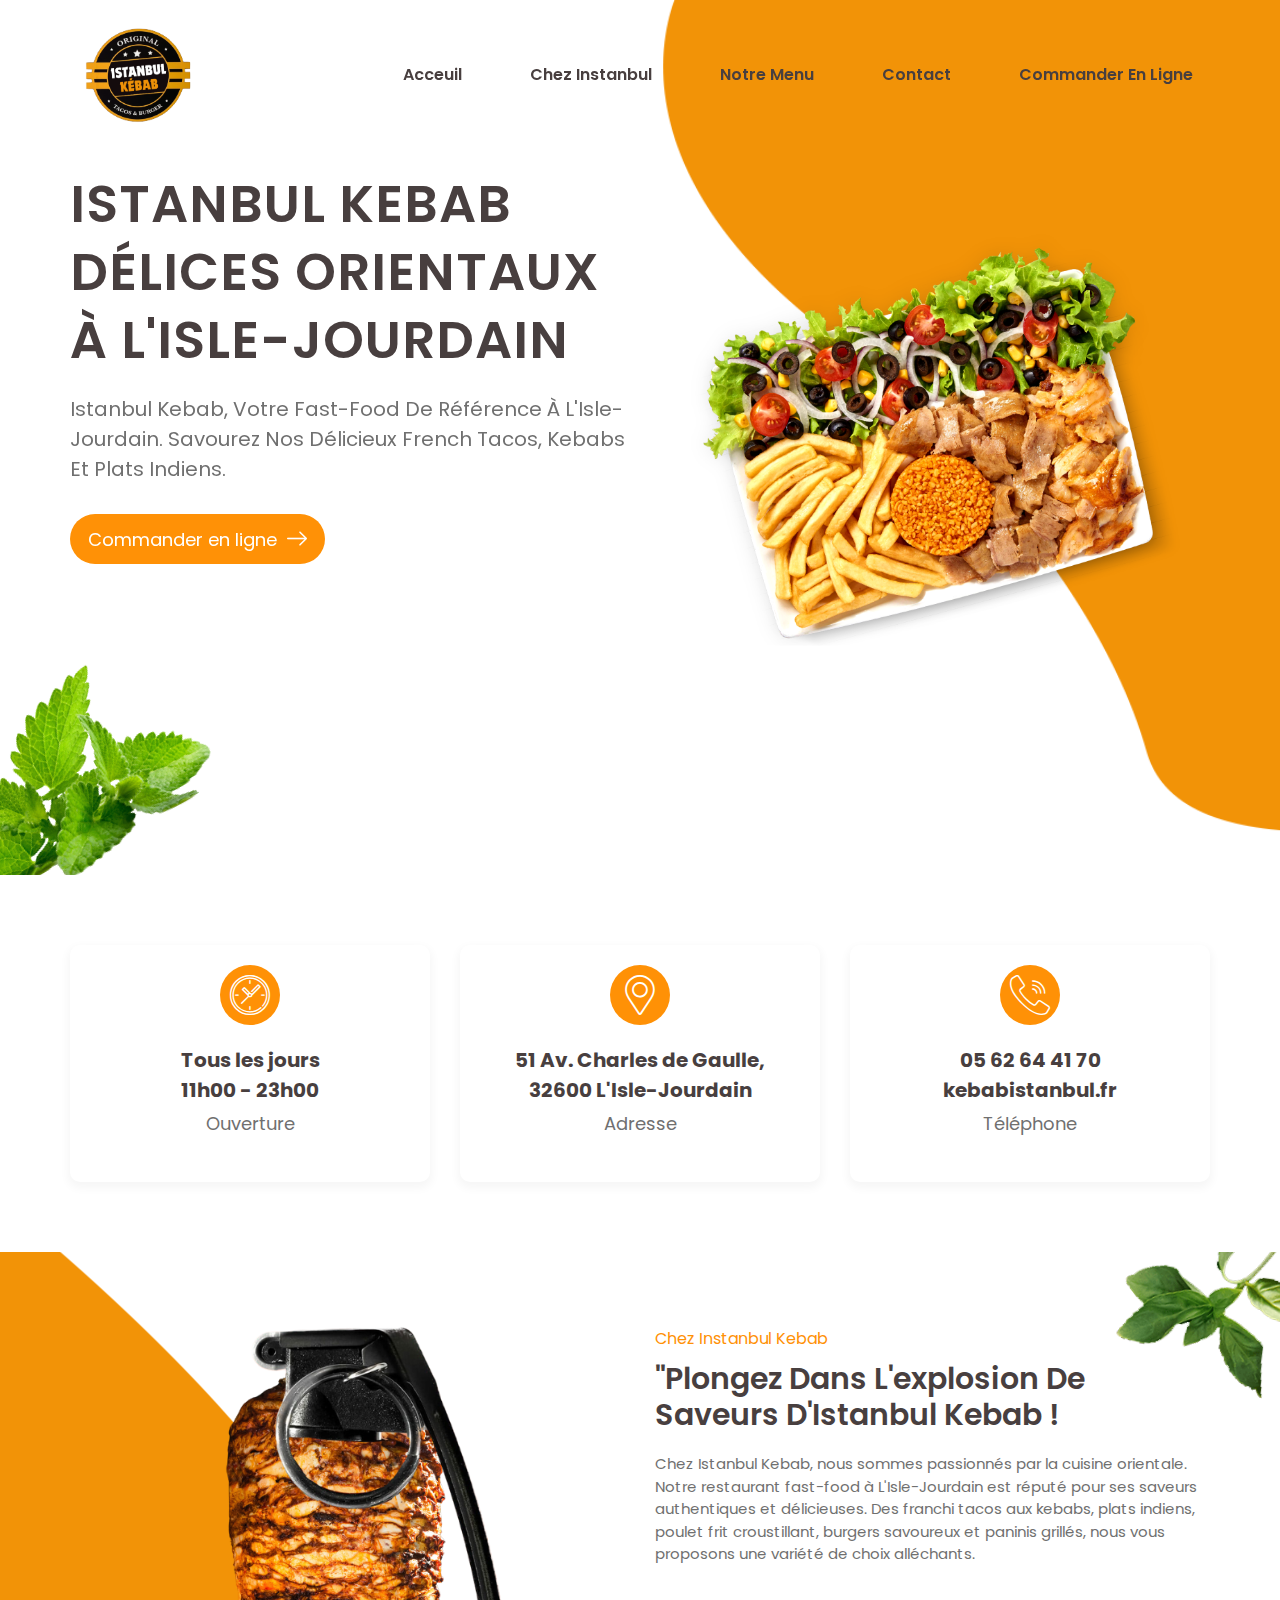
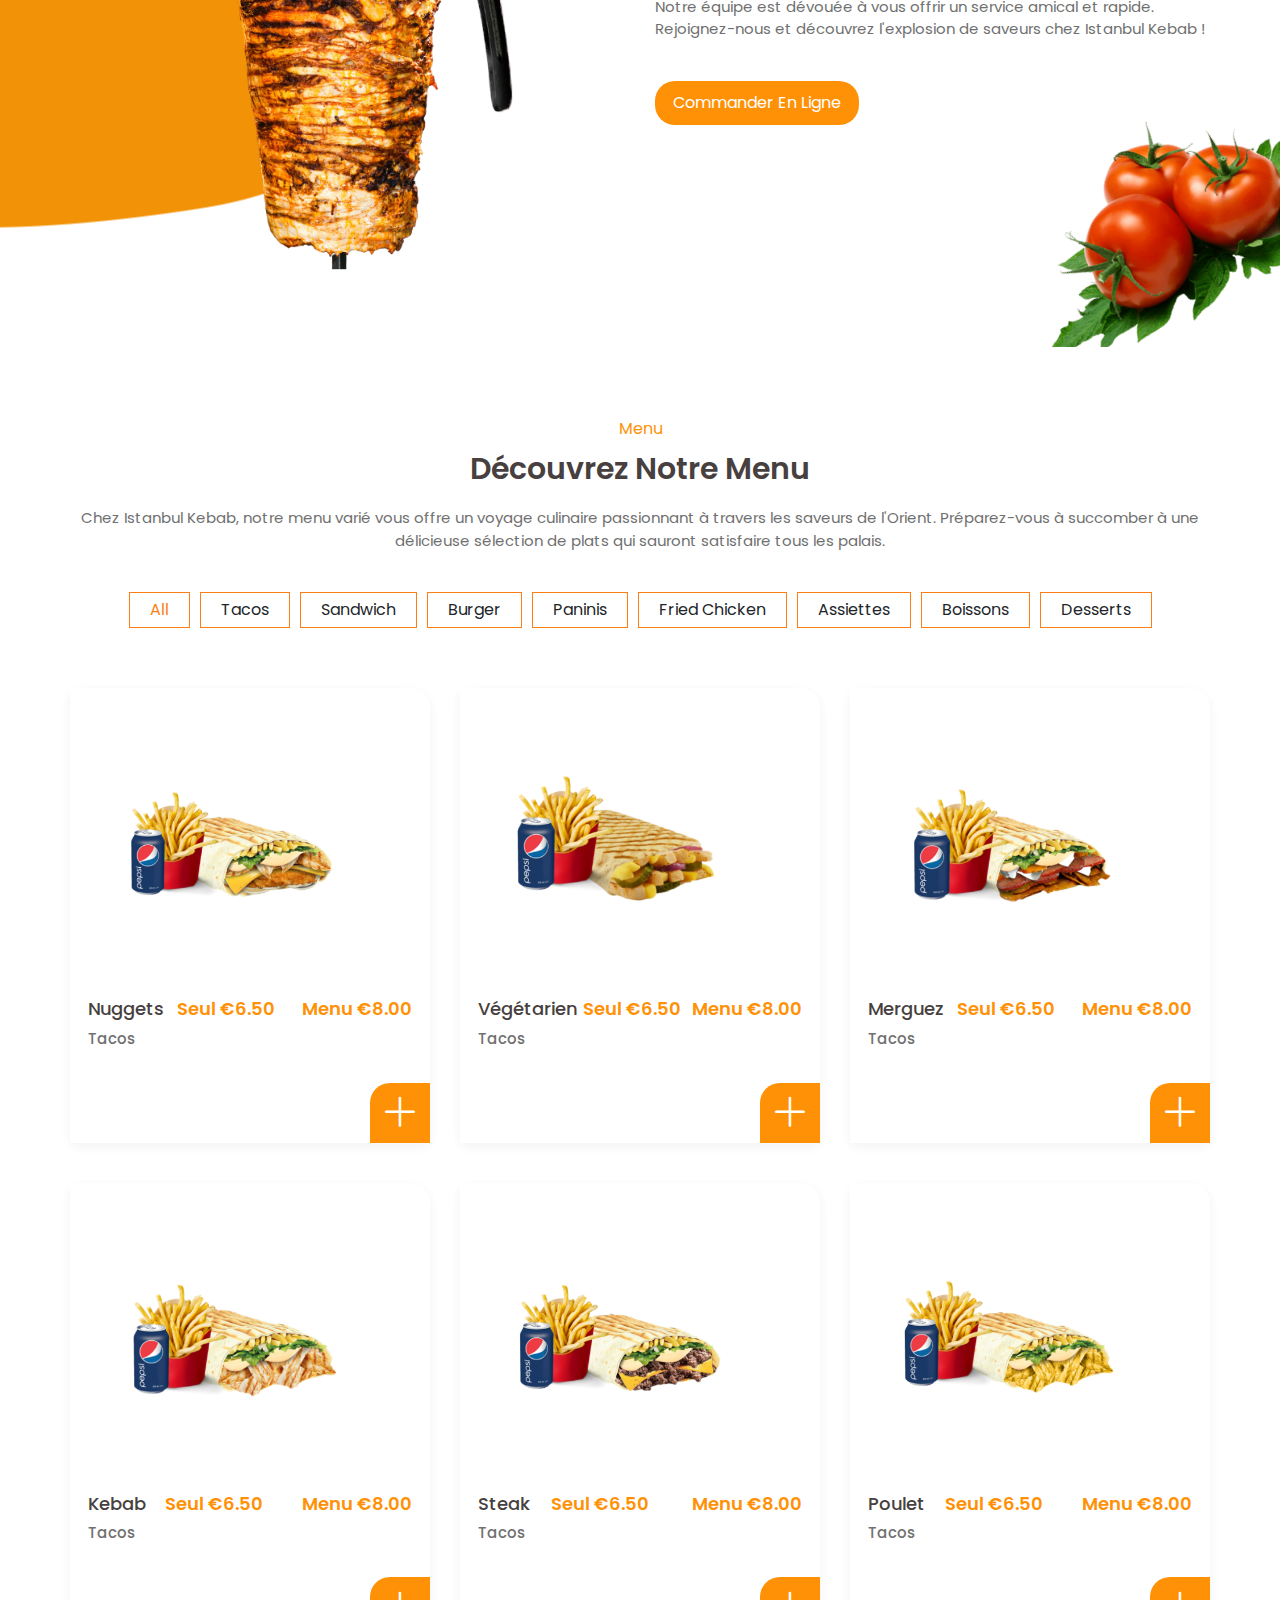
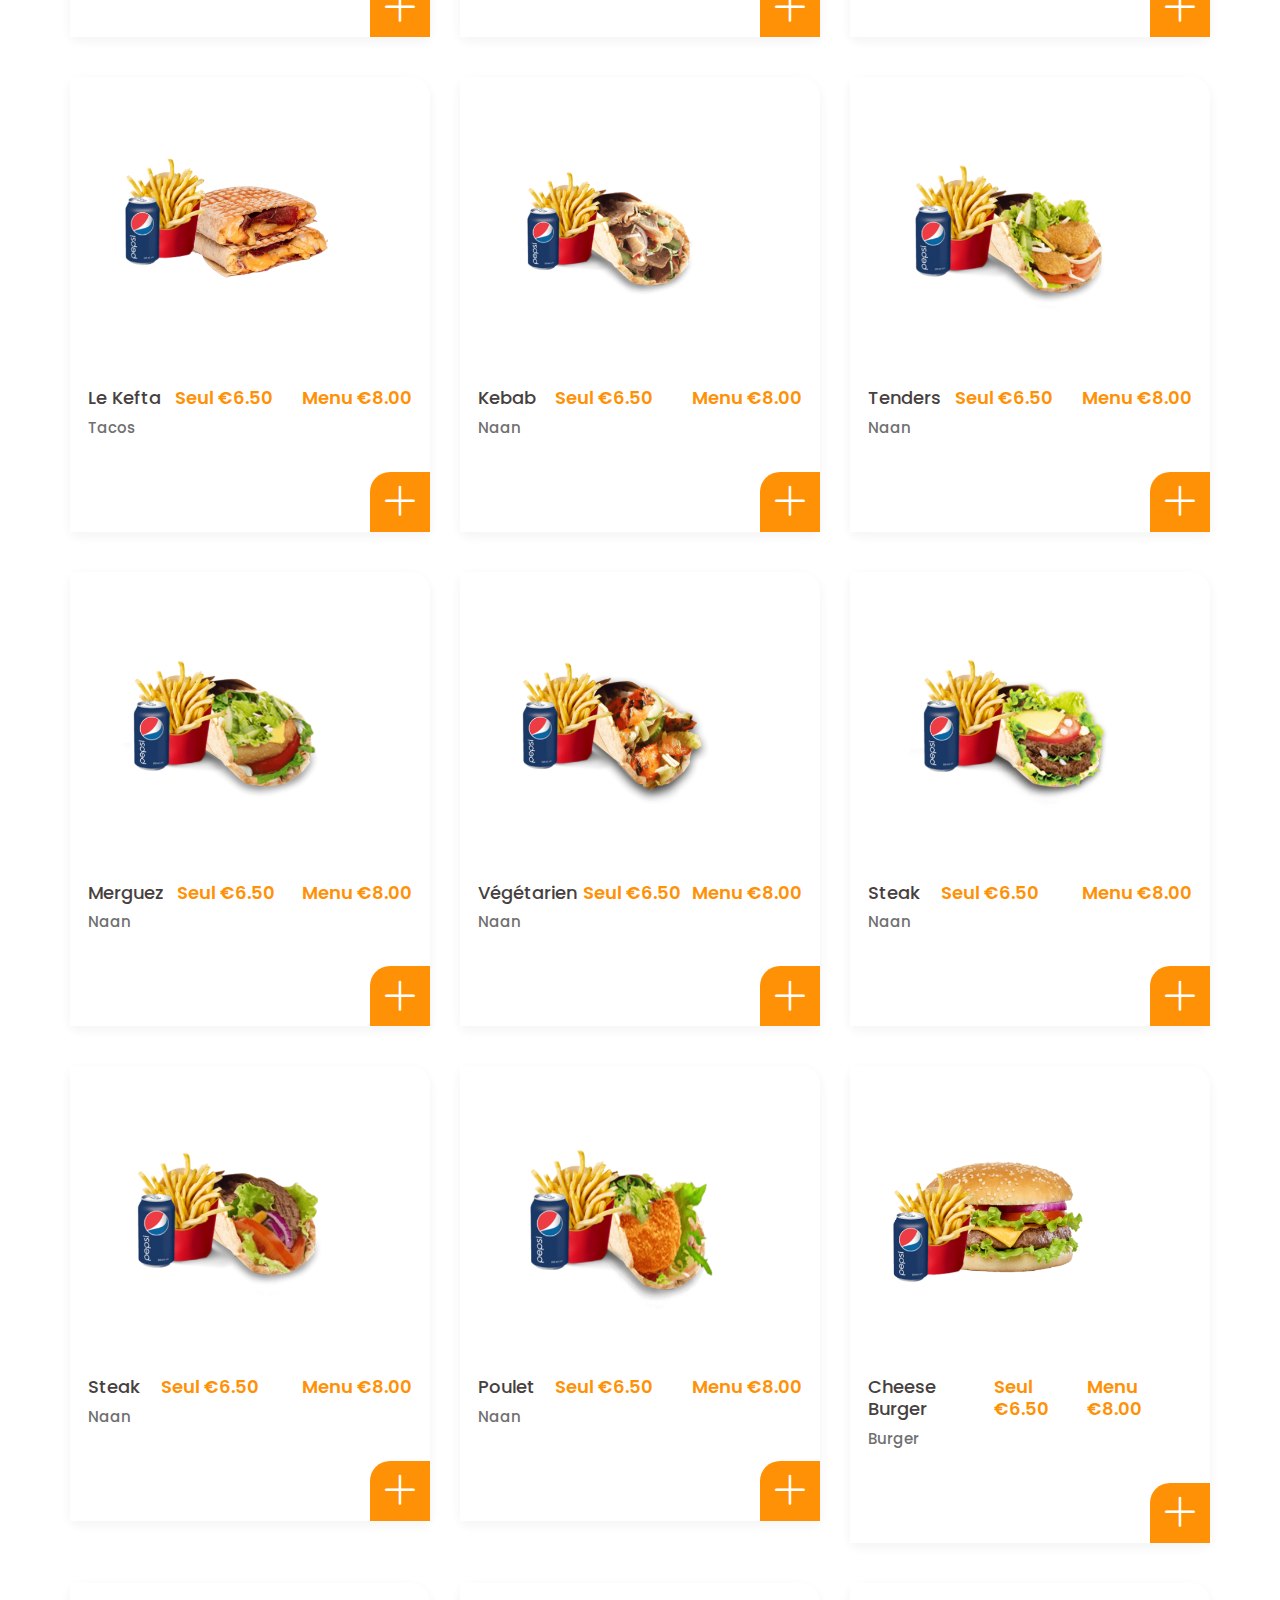
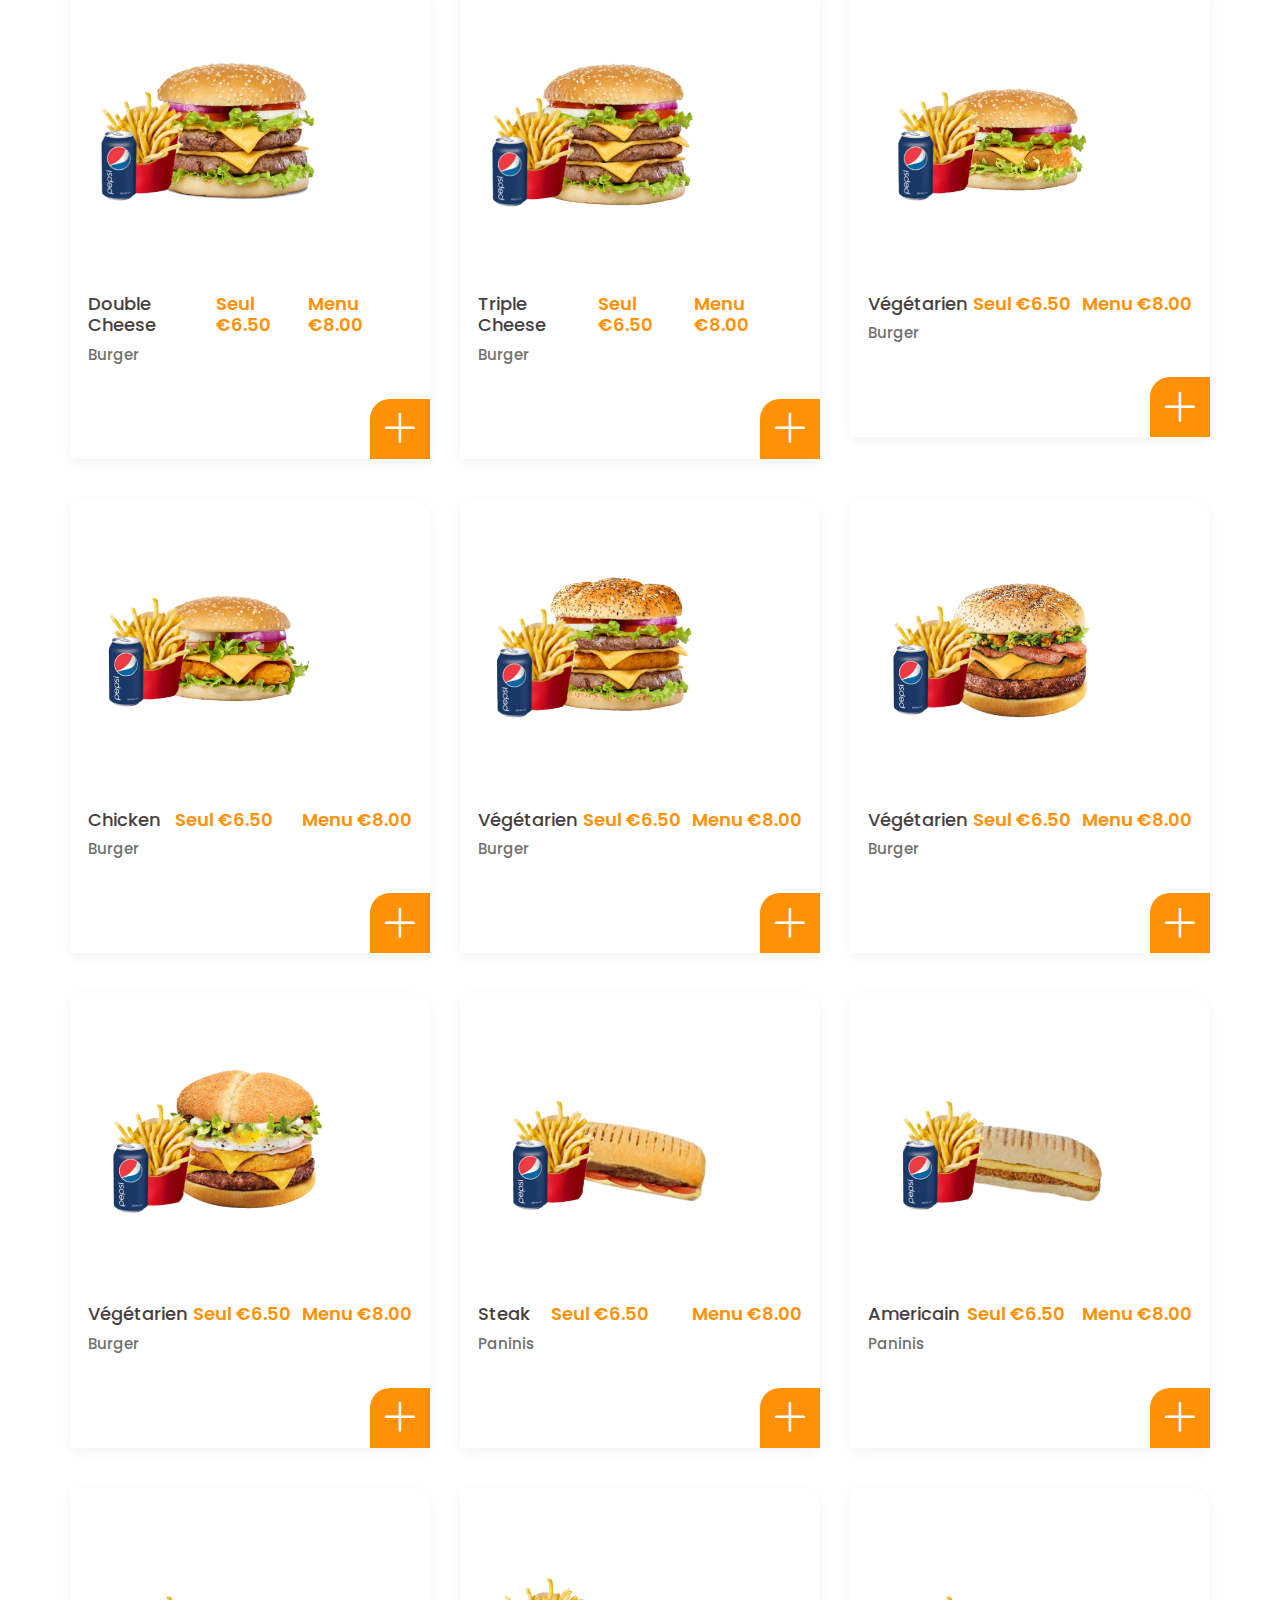
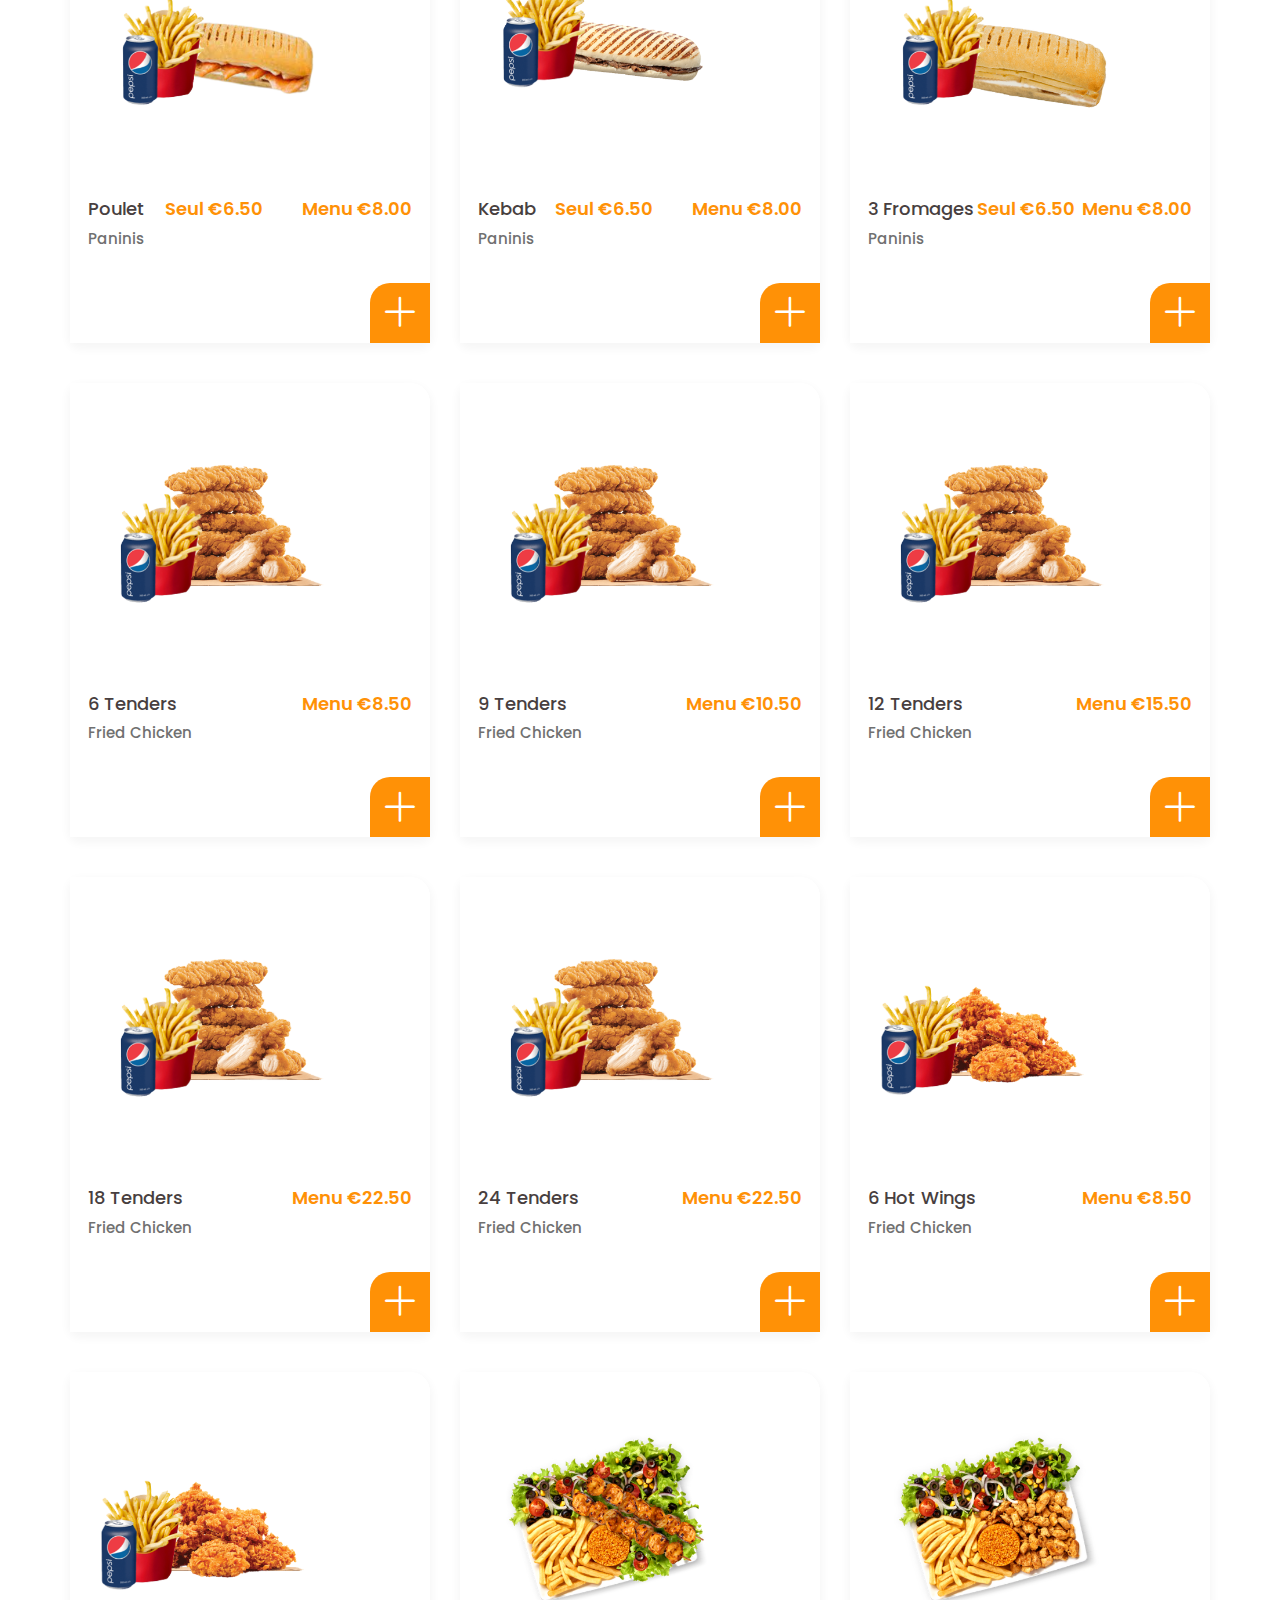
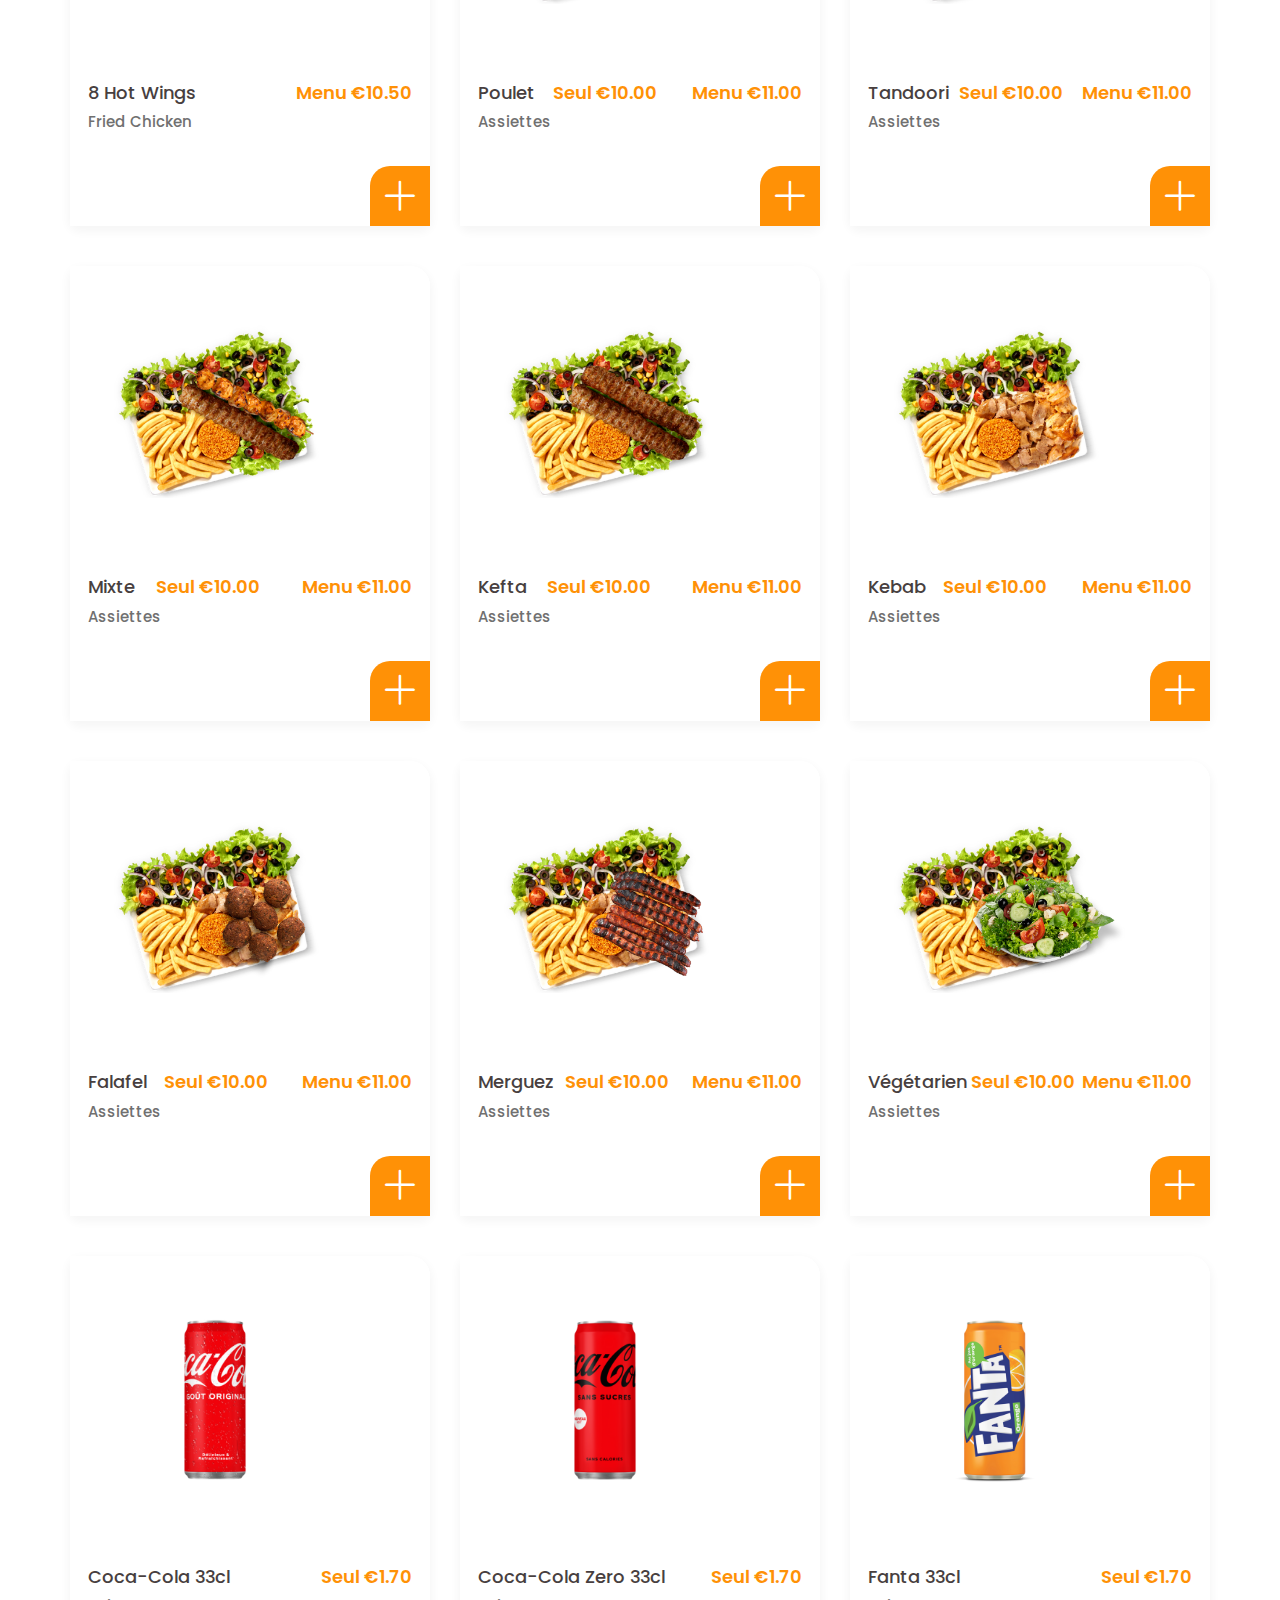
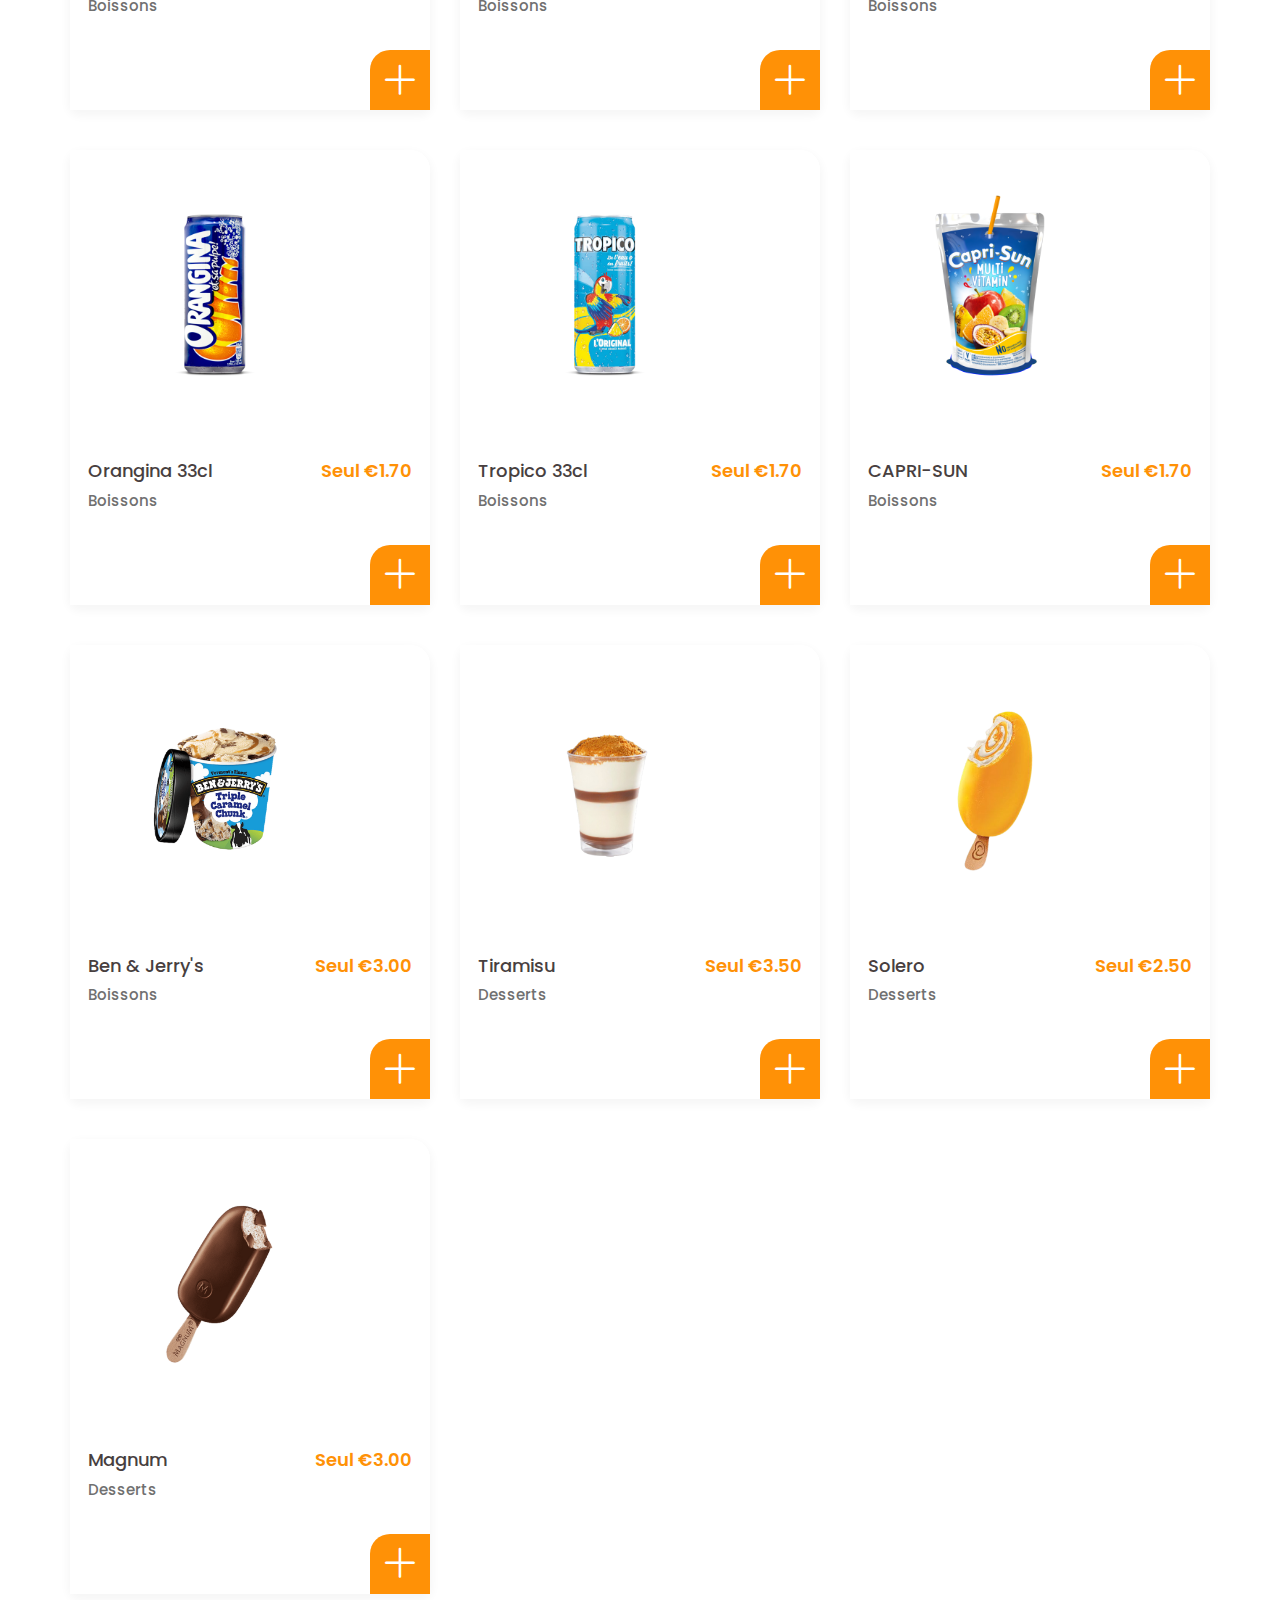
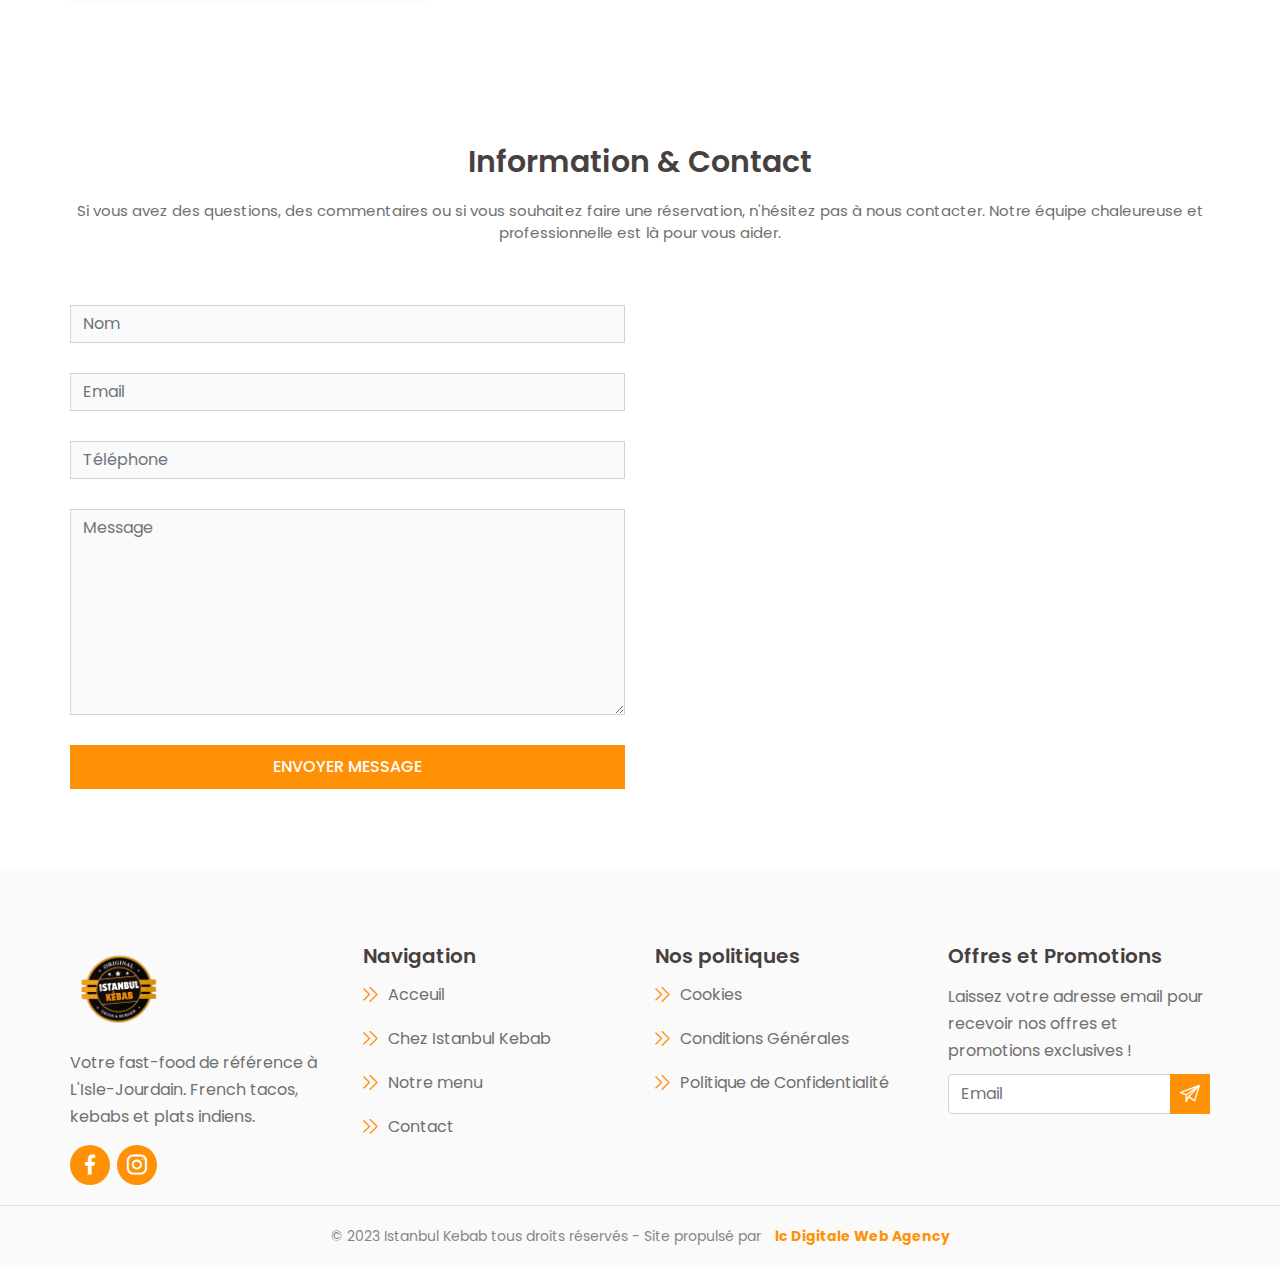
==== index.html @ 30706c4a "ok" ====
<!doctype html>
<html lang="fr">

    <head>
        <meta charset="utf-8">
        <meta name="viewport" content="width=device-width, initial-scale=1, shrink-to-fit=no">
        <title>Istanbul Kebab - Spécialités de french tacos, kebabs, plats indiens et plus à L'Isle-Jourdain</title>
        <link rel="stylesheet" href="assets/css/bootstrap.min.css">
        <link rel="stylesheet" href="assets/font/flaticon.css">
        <link rel="stylesheet" href="assets/css/plugins/owl.carousel.min.css">
        <link rel="stylesheet" href="assets/css/style.css" />
        <link rel="canonical" href="">
          <!-- 
    - favicon
  -->
  <link rel="shortcut icon" href="assets/images/logo/favicon-32x32.png" type="image/svg+xml">

  <script src="https://www.fbgcdn.com/embedder/js/ewm2.js" defer async ></script>

    </head>
    <!-- =================Body Started==================== -->
    <body>

        <!-- =================Header Started================ -->
        <header>
            <div class="main-nav">
                <div class="container">
                    <div class="row">
                        <div class="menu-toggle"></div>
                        <div class="logo">
                            <a href="index.html"> <img src="assets/images/logo/logo.png" width="140"> </a> 
                        </div>

                        <div class="my-nav">
                            <div class="menu">
                                <ul>
                                    <li><a href="#">Acceuil</a></li>
                                    <li><a href="#about-us">Chez Instanbul</a></li>
                                    <li><a href="#our-menu">Notre Menu</a></li>
                                    <!-- <li><a href="#blog">Blog</a></li> -->
                                    <li><a href="#contact">Contact</a></li>
                                    <!-- <li><a href="#"><span class="flaticon-shopping-cart"></span></a></li> -->
                                    <li><a href="#" data-glf-cuid="99b9c97b-2402-444b-b970-91b47f0af3db" data-glf-ruid="4289b207-40fb-420e-a395-b10f50a134fb">Commander en ligne</a></li>
                                </ul>
                            </div>
                        </div>
                    </div>
                </div>
            </div>
        </header>
        <!-- =================Header End================ -->
        <!-- ->->->->->->->->->->->->->->->->->->->->->->->->->->->->->-> -->
		
        <!-- ================================================================= -->
		<!-- ->->->->->->->->->->->->->->->->->->->->->->->->->->->->->-> -->
        <!-- =================Main Started================ -->
		<main>
			<section class="slider">
                <div class="shape"></div>
                <div class="shape-01"></div>
                <div class="banner">
                    <div id="carouselExampleIndicators" class="carousel slide" data-ride="carousel">
                        <ol class="carousel-indicators">
                            <li data-target="#carouselExampleIndicators" data-slide-to="0" class="active"></li>
                            <li data-target="#carouselExampleIndicators" data-slide-to="1"></li>
                            <li data-target="#carouselExampleIndicators" data-slide-to="2"></li>
                        </ol>
                        <div class="carousel-inner">
                            <div class="carousel-item active">
                                <div class="container">
                                    <div class="row">
                                        <div class="col-md-6 col-sm-12">
                                            <div class="wrapper">
                                                <div class="content">
                                                    <h1>Istanbul Kebab Délices orientaux à L'Isle-Jourdain  </h1>
                                                    <h5> Istanbul Kebab, votre fast-food de référence à L'Isle-Jourdain. Savourez nos délicieux french tacos, kebabs et plats indiens.</h5>
                                                    <ol>
                                                        <li><a href="#"  data-glf-cuid="99b9c97b-2402-444b-b970-91b47f0af3db" data-glf-ruid="4289b207-40fb-420e-a395-b10f50a134fb">Commander en ligne<span class="flaticon-right-arrow"></span></a></li>
                                                    </ol>
                                                </div>
                                            </div>
                                        </div>

                                        <div class="col-md-6 col-sm-12">
                                            <div class="wrapper">
                                                <img src="assets/images/slider/slide-01.png">
                                            </div>
                                        </div>
                                    </div>
                                </div>
                            </div>
                            <div class="carousel-item">
                                <div class="container">
                                    <div class="row">
                                        <div class="col-md-6 col-sm-12">
                                            <div class="wrapper">
                                                <div class="content">
                                                    <h1>La cuisine orientale à votre portée</h1>
                                                    <h5>Un menu varié pour combler toutes vos envies de délices orientaux</h5>
                                                    <ol>
                                                        <li><a href="#"  data-glf-cuid="99b9c97b-2402-444b-b970-91b47f0af3db" data-glf-ruid="4289b207-40fb-420e-a395-b10f50a134fb">Commander en ligne<span class="flaticon-right-arrow"></span></a></li>
                                                    </ol>
                                                </div>
                                            </div>
                                        </div>

                                        <div class="col-md-6 col-sm-12">
                                            <div class="wrapper">
                                                <img src="assets/images/slider/slide-02.png">
                                            </div>
                                        </div>
                                    </div>
                                </div>
                            </div>
                            <div class="carousel-item">
                                <div class="container">
                                    <div class="row">
                                        <div class="col-md-6 col-sm-12">
                                            <div class="wrapper">
                                                <div class="content">
                                                    <h1> Votre adresse incontournable pour un festin</h1>
                                                    <h5>Délicieux french tacos, kebabs, plats indiens et bien plus encore pour satisfaire votre appétit</h5>
                                                    <ol>
                                                        <li><a href="#"  data-glf-cuid="99b9c97b-2402-444b-b970-91b47f0af3db" data-glf-ruid="4289b207-40fb-420e-a395-b10f50a134fb">Commander en ligne<span class="flaticon-right-arrow"></span></a></li>
                                                    </ol>
                                                </div>
                                            </div>
                                        </div>

                                        <div class="col-md-6 col-sm-12">
                                            <div class="wrapper">
                                                <img src="assets/images/slider/slide-03.png">
                                            </div>
                                        </div>
                                    </div>
                                </div>
                            </div>
                        </div>
                        <a class="carousel-control-prev" href="#carouselExampleIndicators" role="button" data-slide="prev">
                            <span class="carousel-control-prev-icon" aria-hidden="true"></span>
                            <span class="sr-only">Previous</span>
                        </a>
                        <a class="carousel-control-next" href="#carouselExampleIndicators" role="button" data-slide="next">
                            <span class="carousel-control-next-icon" aria-hidden="true"></span>
                            <span class="sr-only">Next</span>
                        </a>
                    </div>
                </div>
            </section>
            <!-- --------------------------------------------------------------------------- -->
            <section class="bg-01">
                <div class="container">
                    <div class="row">
                        <div class="col-md-4 col-sm-6 col-xs-6">
                            <div class="wrapper">
                                <div class="content">
                                    <div class="icon">
                                        <span class="flaticon-clock"></span>
                                    </div>
                                    <div class="sentence">
                                    <strong>Tous les jours <br> 11h00 - 23h00 </strong>
                                    <p>Ouverture</p>
                                    </div>
                                </div>
                            </div>
                        </div>
                        <div class="col-md-4 col-sm-6 col-xs-6">
                            <div class="wrapper">
                                <div class="content">
                                    <div class="icon">
                                        <span class="flaticon-pin"></span>
                                    </div>
                                    <div class="sentence">
                                    <strong>51 Av. Charles de Gaulle, <br> 32600 L'Isle-Jourdain</strong>
                                    <p>Adresse</p>
                                    </div>
                                </div>
                            </div>
                        </div>
                        <div class="col-md-4 col-sm-6 col-xs-6">
                            <div class="wrapper">
                                <div class="content">
                                    <div class="icon">
                                        <span class="flaticon-call"></span>
                                    </div>
                                    <div class="sentence">
                                    <strong>05 62 64 41 70 <br> kebabistanbul.fr </strong>
                                    <p>Téléphone</p>
                                    </div>
                                </div>
                            </div>
                        </div>
                    </div>
                </div>
            </section>
            <!-- --------------------------------------------------------------------------- -->
            <section class="bg-02" id="about-us">
                <div class="shape-02"></div>
                <div class="shape-03"></div>
                <div class="shape-04"></div>
                <div class="container">
                    <div class="row">
                        <div class="col-md-6 col-sm-12">
                            <div class="wrapper">
                                <div class="image">
                                    <img src="assets/images/about.png">
                                </div>
                            </div>
                        </div>
                        <div class="col-md-6 col-sm-12">
                            <div class="content">
                                <span>Chez Instanbul Kebab</span>
                                <h2>"Plongez dans l'explosion de saveurs d'Istanbul Kebab !</h2>
                                <p>Chez Istanbul Kebab, nous sommes passionnés par la cuisine orientale. Notre restaurant fast-food à L'Isle-Jourdain est réputé pour ses saveurs authentiques et délicieuses. Des franchi tacos aux kebabs, plats indiens, poulet frit croustillant, burgers savoureux et paninis grillés, nous vous proposons une variété de choix alléchants.</p>

                                <p>Notre équipe est dévouée à vous offrir un service amical et rapide. Rejoignez-nous et découvrez l'explosion de saveurs chez Istanbul Kebab !</p>
                                <ol>
                                    <li><a href="#" data-glf-cuid="99b9c97b-2402-444b-b970-91b47f0af3db" data-glf-ruid="4289b207-40fb-420e-a395-b10f50a134fb">Commander en ligne</a></li>
                                    <!-- <li><span class="flaticon-play-button"></span><a href="#">Watch Video</a></li> -->
                                </ol>
                            </div>
                        </div>
                    </div>
                </div>
            </section>
            <!-- --------------------------------------------------------------------------- -->
            <!-- <section class="bg-03">
                <div class="shape-05"></div>
                <div class="shape-06"></div>
                <div class="container">
                    <div class="row">
                        <div class="col-12">
                            <div class="heading">
                                <span>Work</span>
                                <h2>How It Works</h2>
                                <p>Lorem ipsum dolor sit amet, consectetur adipisicing elit. 
                                Asperiores officiis explicabo blanditiis consequuntur fugit 
                                fugiat, incidunt totam consectetur veritatis minus corporis
                                doloribus, qui maxime velit nesciunt, officia praesentium odit 
                                facilis.</p>
                            </div>
                        </div>
                        <div class="col-md-4 col-sm-6">
                            <div class="wrapper">
                                <div class="content">
                                    <div class="icons">
                                        <span class="flaticon-fish"></span>
                                    </div>
                                    <h3>Pick Meals</h3>
                                    <p>Lorem ipsum dolor sit amet, consectetur adipisicing elit. 
                                    Asperiores officiis explicabo blanditiis consequuntur fugit 
                                    </p>
                                </div>
                            </div>
                        </div>
                        <div class="col-md-4 col-sm-6">
                            <div class="wrapper">
                                <div class="content">
                                    <div class="icons">
                                        <span class="flaticon-touch"></span>
                                    </div>
                                    <h3>choose How Often</h3>
                                    <p>Lorem ipsum dolor sit amet, consectetur adipisicing elit. 
                                    Asperiores officiis explicabo blanditiis consequuntur fugit 
                                    </p>
                                </div>
                            </div>
                        </div>
                        <div class="col-md-4 col-sm-6">
                            <div class="wrapper">
                                <div class="content">
                                    <div class="icons">
                                        <span class="flaticon-catering"></span>
                                    </div>
                                    <h3>Fast Deliveries</h3>
                                    <p>Lorem ipsum dolor sit amet, consectetur adipisicing elit. 
                                    Asperiores officiis explicabo blanditiis consequuntur fugit 
                                    </p>
                                </div>
                            </div>
                        </div>
                    </div>
                </div>
            </section> -->
            <!-- --------------------------------------------------------------------------- -->
            <section class="bg-04" id="our-menu">
                <div class="container">
                    <div class="row">
                        <div class="col-12">
                            <div class="heading">
                                <span>Menu</span>
                                <h2>Découvrez notre menu</h2>
                                <p>Chez Istanbul Kebab, notre menu varié vous offre un voyage culinaire passionnant à travers les saveurs de l'Orient. Préparez-vous à succomber à une délicieuse sélection de plats qui sauront satisfaire tous les palais.</p>
                            </div>
                        </div>

                        <ul class="fiter-list col-12">

                            <li>
                              <button class="filter-btn  active" data-category="all">All</button>
                            </li>
                
                            <li>
                              <button class="filter-btn" data-category="tacos">Tacos</button>
                            </li>
                            <li>
                              <button class="filter-btn" data-category="nan">Sandwich</button>
                            </li>
                            <li>
                              <button class="filter-btn"  data-category="burger">Burger</button>
                            </li>
                            <li>
                              <button class="filter-btn" data-category="paninis">Paninis</button>
                            </li>

                              <button class="filter-btn" data-category="fried">Fried Chicken</button>
                            </li>
                            <li>
                              <button class="filter-btn" data-category="assiettes">Assiettes</button>
                            </li>
                            <li>
                              <button class="filter-btn" data-category="boisson">Boissons</button>
                            </li>
                            <li>
                              <button class="filter-btn" data-category="desserts">Desserts</button>
                            </li>
                          </ul>

                        <div class="col-12">
                            <div class="row">

                                <!-- TACOS-->
                                <div class="col-md-4 col-sm-6 tacos" >
                                    <div class="wrapper">
                                        <div class="tab-content">
                                            <figure>
                                                <img src="assets/images/menu/tacos/10.webp" alt="" width="290px">
                                            </figure>
                                            <div class="sentence">
                                                <h3>Nuggets<span> Seul €6.50</span> <br>  <span> Menu €8.00</span></h3>
                                                <h6>Tacos</h6>

                                            </div>
                                            <div class="rate-box">
                                                <ol>

                                                </ol>
                                                <div class="plus">
                                                    <a><span class="flaticon-plus"  data-glf-cuid="99b9c97b-2402-444b-b970-91b47f0af3db" data-glf-ruid="4289b207-40fb-420e-a395-b10f50a134fb"></span></a>
                                                </div>
                                            </div>
                                        </div>
                                    </div>
                                </div>

                                <div class="col-md-4 col-sm-6 tacos" >
                                    <div class="wrapper">
                                        <div class="tab-content">
                                            <figure>
                                                <img src="assets/images/menu/tacos/11.webp" alt="" width="290px">
                                            </figure>
                                            <div class="sentence">
                                                <h3>Végétarien<span> Seul €6.50</span> <br>  <span> Menu €8.00</span></h3>
                                                <h6>Tacos</h6>

                                            </div>
                                            <div class="rate-box">
                                                <ol>

                                                </ol>
                                                <div class="plus">
                                                    <a><span class="flaticon-plus"  data-glf-cuid="99b9c97b-2402-444b-b970-91b47f0af3db" data-glf-ruid="4289b207-40fb-420e-a395-b10f50a134fb"></span></a>
                                                </div>
                                            </div>
                                        </div>
                                    </div>
                                </div>

                                <div class="col-md-4 col-sm-6 tacos" >
                                    <div class="wrapper">
                                        <div class="tab-content">
                                            <figure>
                                                <img src="assets/images/menu/tacos/12.webp" alt="" width="290px">
                                            </figure>
                                            <div class="sentence">
                                                <h3>Merguez<span> Seul €6.50</span> <br>  <span> Menu €8.00</span></h3>
                                                <h6>Tacos</h6>

                                            </div>
                                            <div class="rate-box">
                                                <ol>

                                                </ol>
                                                <div class="plus">
                                                    <a><span class="flaticon-plus"  data-glf-cuid="99b9c97b-2402-444b-b970-91b47f0af3db" data-glf-ruid="4289b207-40fb-420e-a395-b10f50a134fb"></span></a>
                                                </div>
                                            </div>
                                        </div>
                                    </div>
                                </div>

                                <div class="col-md-4 col-sm-6 tacos" >
                                    <div class="wrapper">
                                        <div class="tab-content">
                                            <figure>
                                                <img src="assets/images/menu/tacos/13.webp" alt="" width="290px">
                                            </figure>
                                            <div class="sentence">
                                                <h3>Kebab<span> Seul €6.50</span> <br>  <span> Menu €8.00</span></h3>
                                                <h6>Tacos</h6>

                                            </div>
                                            <div class="rate-box">
                                                <ol>

                                                </ol>
                                                <div class="plus">
                                                    <a><span class="flaticon-plus"  data-glf-cuid="99b9c97b-2402-444b-b970-91b47f0af3db" data-glf-ruid="4289b207-40fb-420e-a395-b10f50a134fb"></span></a>
                                                </div>
                                            </div>
                                        </div>
                                    </div>
                                </div>

                                <div class="col-md-4 col-sm-6 tacos" >
                                    <div class="wrapper">
                                        <div class="tab-content">
                                            <figure>
                                                <img src="assets/images/menu/tacos/14.webp" alt="" width="290px">
                                            </figure>
                                            <div class="sentence">
                                                <h3>Steak<span> Seul €6.50</span> <br>  <span> Menu €8.00</span></h3>
                                                <h6>Tacos</h6>

                                            </div>
                                            <div class="rate-box">
                                                <ol>

                                                </ol>
                                                <div class="plus">
                                                    <a><span class="flaticon-plus"  data-glf-cuid="99b9c97b-2402-444b-b970-91b47f0af3db" data-glf-ruid="4289b207-40fb-420e-a395-b10f50a134fb"></span></a>
                                                </div>
                                            </div>
                                        </div>
                                    </div>
                                </div>

                                <div class="col-md-4 col-sm-6 tacos" >
                                    <div class="wrapper">
                                        <div class="tab-content">
                                            <figure>
                                                <img src="assets/images/menu/tacos/15.webp" alt="" width="290px">
                                            </figure>
                                            <div class="sentence">
                                                <h3>Poulet<span> Seul €6.50</span> <br>  <span> Menu €8.00</span></h3>
                                                <h6>Tacos</h6>

                                            </div>
                                            <div class="rate-box">
                                                <ol>

                                                </ol>
                                                <div class="plus">
                                                    <a><span class="flaticon-plus"  data-glf-cuid="99b9c97b-2402-444b-b970-91b47f0af3db" data-glf-ruid="4289b207-40fb-420e-a395-b10f50a134fb"></span></a>
                                                </div>
                                            </div>
                                        </div>
                                    </div>
                                </div>


                                <div class="col-md-4 col-sm-6 tacos" >
                                    <div class="wrapper">
                                        <div class="tab-content">
                                            <figure>
                                                <img src="assets/images/menu/tacos/16.webp" alt="" width="290px">
                                            </figure>
                                            <div class="sentence">
                                                <h3> Le Kefta<span> Seul €6.50</span> <br>  <span> Menu €8.00</span></h3>
                                                <h6>Tacos</h6>

                                            </div>
                                            <div class="rate-box">
                                                <ol>

                                                </ol>
                                                <div class="plus">
                                                    <a><span class="flaticon-plus"  data-glf-cuid="99b9c97b-2402-444b-b970-91b47f0af3db" data-glf-ruid="4289b207-40fb-420e-a395-b10f50a134fb"></span></a>
                                                </div>
                                            </div>
                                        </div>
                                    </div>
                                </div>


                                    <!-- NAAN-->
                                
                                    <div class="col-md-4 col-sm-6 nan" >
                                        <div class="wrapper">
                                            <div class="tab-content">
                                                <figure>
                                                    <img src="assets/images/menu/naan/3.webp" alt="" width="290px">
                                                </figure>
                                                <div class="sentence">
                                                    <h3>Kebab<span> Seul €6.50</span> <br>  <span> Menu €8.00</span></h3>
                                                    <h6>Naan</h6>
    
                                                </div>
                                                <div class="rate-box">
                                                    <ol>
    
                                                    </ol>
                                                    <div class="plus">
                                                        <a><span class="flaticon-plus"  data-glf-cuid="99b9c97b-2402-444b-b970-91b47f0af3db" data-glf-ruid="4289b207-40fb-420e-a395-b10f50a134fb"></span></a>
                                                    </div>
                                                </div>
                                            </div>
                                        </div>
                                    </div>


                                    
                                    <div class="col-md-4 col-sm-6 nan" >
                                        <div class="wrapper">
                                            <div class="tab-content">
                                                <figure>
                                                    <img src="assets/images/menu/naan/4.webp" alt="" width="290px">
                                                </figure>
                                                <div class="sentence">
                                                    <h3>Tenders<span> Seul €6.50</span> <br>  <span> Menu €8.00</span></h3>
                                                    <h6>Naan</h6>
    
                                                </div>
                                                <div class="rate-box">
                                                    <ol>
    
                                                    </ol>
                                                    <div class="plus">
                                                        <a><span class="flaticon-plus"  data-glf-cuid="99b9c97b-2402-444b-b970-91b47f0af3db" data-glf-ruid="4289b207-40fb-420e-a395-b10f50a134fb"></span></a>
                                                    </div>
                                                </div>
                                            </div>
                                        </div>
                                    </div>

                                    
                                    <div class="col-md-4 col-sm-6 nan" >
                                        <div class="wrapper">
                                            <div class="tab-content">
                                                <figure>
                                                    <img src="assets/images/menu/naan/5.webp" alt="" width="290px">
                                                </figure>
                                                <div class="sentence">
                                                    <h3>Merguez<span> Seul €6.50</span> <br>  <span> Menu €8.00</span></h3>
                                                    <h6>Naan</h6>
    
                                                </div>
                                                <div class="rate-box">
                                                    <ol>
    
                                                    </ol>
                                                    <div class="plus">
                                                        <a><span class="flaticon-plus"  data-glf-cuid="99b9c97b-2402-444b-b970-91b47f0af3db" data-glf-ruid="4289b207-40fb-420e-a395-b10f50a134fb"></span></a>
                                                    </div>
                                                </div>
                                            </div>
                                        </div>
                                    </div>

                                    <div class="col-md-4 col-sm-6 nan" >
                                        <div class="wrapper">
                                            <div class="tab-content">
                                                <figure>
                                                    <img src="assets/images/menu/naan/6.webp" alt="" width="290px">
                                                </figure>
                                                <div class="sentence">
                                                    <h3>Végétarien<span> Seul €6.50</span> <br>  <span> Menu €8.00</span></h3>
                                                    <h6>Naan</h6>
    
                                                </div>
                                                <div class="rate-box">
                                                    <ol>
    
                                                    </ol>
                                                    <div class="plus">
                                                        <a><span class="flaticon-plus"  data-glf-cuid="99b9c97b-2402-444b-b970-91b47f0af3db" data-glf-ruid="4289b207-40fb-420e-a395-b10f50a134fb"></span></a>
                                                    </div>
                                                </div>
                                            </div>
                                        </div>
                                    </div>

                                    <div class="col-md-4 col-sm-6 nan" >
                                        <div class="wrapper">
                                            <div class="tab-content">
                                                <figure>
                                                    <img src="assets/images/menu/naan/7.webp" alt="" width="290px">
                                                </figure>
                                                <div class="sentence">
                                                    <h3>Steak<span> Seul €6.50</span> <br>  <span> Menu €8.00</span></h3>
                                                    <h6>Naan</h6>
    
                                                </div>
                                                <div class="rate-box">
                                                    <ol>
    
                                                    </ol>
                                                    <div class="plus">
                                                        <a><span class="flaticon-plus"  data-glf-cuid="99b9c97b-2402-444b-b970-91b47f0af3db" data-glf-ruid="4289b207-40fb-420e-a395-b10f50a134fb"></span></a>
                                                    </div>
                                                </div>
                                            </div>
                                        </div>
                                    </div>


                                    <div class="col-md-4 col-sm-6 nan" >
                                        <div class="wrapper">
                                            <div class="tab-content">
                                                <figure>
                                                    <img src="assets/images/menu/naan/8.webp" alt="" width="290px">
                                                </figure>
                                                <div class="sentence">
                                                    <h3>Steak<span> Seul €6.50</span> <br>  <span> Menu €8.00</span></h3>
                                                    <h6>Naan</h6>
    
                                                </div>
                                                <div class="rate-box">
                                                    <ol>
    
                                                    </ol>
                                                    <div class="plus">
                                                        <a><span class="flaticon-plus"  data-glf-cuid="99b9c97b-2402-444b-b970-91b47f0af3db" data-glf-ruid="4289b207-40fb-420e-a395-b10f50a134fb"></span></a>
                                                    </div>
                                                </div>
                                            </div>
                                        </div>
                                    </div>

                                    <div class="col-md-4 col-sm-6 nan" >
                                        <div class="wrapper">
                                            <div class="tab-content">
                                                <figure>
                                                    <img src="assets/images/menu/naan/9.webp" alt="" width="290px">
                                                </figure>
                                                <div class="sentence">
                                                    <h3>Poulet<span> Seul €6.50</span> <br>  <span> Menu €8.00</span></h3>
                                                    <h6>Naan</h6>
    
                                                </div>
                                                <div class="rate-box">
                                                    <ol>
    
                                                    </ol>
                                                    <div class="plus">
                                                        <a><span class="flaticon-plus"  data-glf-cuid="99b9c97b-2402-444b-b970-91b47f0af3db" data-glf-ruid="4289b207-40fb-420e-a395-b10f50a134fb"></span></a>
                                                    </div>
                                                </div>
                                            </div>
                                        </div>
                                    </div>


                                    <!-- BURGER-->

                                    <div class="col-md-4 col-sm-6 burger" >
                                        <div class="wrapper">
                                            <div class="tab-content">
                                                <figure>
                                                    <img src="assets/images/menu/burger/17.webp" alt="" width="290px">
                                                </figure>
                                                <div class="sentence">
                                                    <h3>Cheese Burger<span> Seul €6.50</span> <br>  <span> Menu €8.00</span></h3>
                                                    <h6>Burger</h6>
    
                                                </div>
                                                <div class="rate-box">
                                                    <ol>
    
                                                    </ol>
                                                    <div class="plus">
                                                        <a><span class="flaticon-plus"  data-glf-cuid="99b9c97b-2402-444b-b970-91b47f0af3db" data-glf-ruid="4289b207-40fb-420e-a395-b10f50a134fb"></span></a>
                                                    </div>
                                                </div>
                                            </div>
                                        </div>
                                    </div>


                                    
                                    <div class="col-md-4 col-sm-6 burger" >
                                        <div class="wrapper">
                                            <div class="tab-content">
                                                <figure>
                                                    <img src="assets/images/menu/burger/18.webp" alt="" width="290px">
                                                </figure>
                                                <div class="sentence">
                                                    <h3>Double Cheese <span> Seul €6.50</span> <br>  <span> Menu €8.00</span></h3>
                                                    <h6>Burger</h6>
    
                                                </div>
                                                <div class="rate-box">
                                                    <ol>
    
                                                    </ol>
                                                    <div class="plus">
                                                        <a><span class="flaticon-plus"  data-glf-cuid="99b9c97b-2402-444b-b970-91b47f0af3db" data-glf-ruid="4289b207-40fb-420e-a395-b10f50a134fb"></span></a>
                                                    </div>
                                                </div>
                                            </div>
                                        </div>
                                    </div>

                                    <div class="col-md-4 col-sm-6 burger" >
                                        <div class="wrapper">
                                            <div class="tab-content">
                                                <figure>
                                                    <img src="assets/images/menu/burger/19.webp" alt="" width="290px">
                                                </figure>
                                                <div class="sentence">
                                                    <h3>Triple Cheese <span> Seul €6.50</span> <br>  <span> Menu €8.00</span></h3>
                                                    <h6>Burger</h6>
    
                                                </div>
                                                <div class="rate-box">
                                                    <ol>
    
                                                    </ol>
                                                    <div class="plus">
                                                        <a><span class="flaticon-plus"  data-glf-cuid="99b9c97b-2402-444b-b970-91b47f0af3db" data-glf-ruid="4289b207-40fb-420e-a395-b10f50a134fb"></span></a>
                                                    </div>
                                                </div>
                                            </div>
                                        </div>
                                    </div>

                                    <div class="col-md-4 col-sm-6 burger" >
                                        <div class="wrapper">
                                            <div class="tab-content">
                                                <figure>
                                                    <img src="assets/images/menu/burger/20.webp" alt="" width="290px">
                                                </figure>
                                                <div class="sentence">
                                                    <h3>Végétarien <span> Seul €6.50</span> <br>  <span> Menu €8.00</span></h3>
                                                    <h6>Burger</h6>
    
                                                </div>
                                                <div class="rate-box">
                                                    <ol>
    
                                                    </ol>
                                                    <div class="plus">
                                                        <a><span class="flaticon-plus"  data-glf-cuid="99b9c97b-2402-444b-b970-91b47f0af3db" data-glf-ruid="4289b207-40fb-420e-a395-b10f50a134fb"></span></a>
                                                    </div>
                                                </div>
                                            </div>
                                        </div>
                                    </div>


                                    <div class="col-md-4 col-sm-6 burger" >
                                        <div class="wrapper">
                                            <div class="tab-content">
                                                <figure>
                                                    <img src="assets/images/menu/burger/21.webp" alt="" width="290px">
                                                </figure>
                                                <div class="sentence">
                                                    <h3>Chicken <span> Seul €6.50</span> <br>  <span> Menu €8.00</span></h3>
                                                    <h6>Burger</h6>
    
                                                </div>
                                                <div class="rate-box">
                                                    <ol>
    
                                                    </ol>
                                                    <div class="plus">
                                                        <a><span class="flaticon-plus"  data-glf-cuid="99b9c97b-2402-444b-b970-91b47f0af3db" data-glf-ruid="4289b207-40fb-420e-a395-b10f50a134fb"></span></a>
                                                    </div>
                                                </div>
                                            </div>
                                        </div>
                                    </div>

                                    <div class="col-md-4 col-sm-6 burger" >
                                        <div class="wrapper">
                                            <div class="tab-content">
                                                <figure>
                                                    <img src="assets/images/menu/burger/22.webp" alt="" width="290px">
                                                </figure>
                                                <div class="sentence">
                                                    <h3>Végétarien <span> Seul €6.50</span> <br>  <span> Menu €8.00</span></h3>
                                                    <h6>Burger</h6>
    
                                                </div>
                                                <div class="rate-box">
                                                    <ol>
    
                                                    </ol>
                                                    <div class="plus">
                                                        <a><span class="flaticon-plus"  data-glf-cuid="99b9c97b-2402-444b-b970-91b47f0af3db" data-glf-ruid="4289b207-40fb-420e-a395-b10f50a134fb"></span></a>
                                                    </div>
                                                </div>
                                            </div>
                                        </div>
                                    </div>

                                    <div class="col-md-4 col-sm-6 burger" >
                                        <div class="wrapper">
                                            <div class="tab-content">
                                                <figure>
                                                    <img src="assets/images/menu/burger/23.webp" alt="" width="290px">
                                                </figure>
                                                <div class="sentence">
                                                    <h3>Végétarien <span> Seul €6.50</span> <br>  <span> Menu €8.00</span></h3>
                                                    <h6>Burger</h6>
    
                                                </div>
                                                <div class="rate-box">
                                                    <ol>
    
                                                    </ol>
                                                    <div class="plus">
                                                        <a><span class="flaticon-plus"  data-glf-cuid="99b9c97b-2402-444b-b970-91b47f0af3db" data-glf-ruid="4289b207-40fb-420e-a395-b10f50a134fb"></span></a>
                                                    </div>
                                                </div>
                                            </div>
                                        </div>
                                    </div>


                                    <div class="col-md-4 col-sm-6 burger" >
                                        <div class="wrapper">
                                            <div class="tab-content">
                                                <figure>
                                                    <img src="assets/images/menu/burger/24.webp" alt="" width="290px">
                                                </figure>
                                                <div class="sentence">
                                                    <h3>Végétarien <span> Seul €6.50</span> <br>  <span> Menu €8.00</span></h3>
                                                    <h6>Burger</h6>
    
                                                </div>
                                                <div class="rate-box">
                                                    <ol>
    
                                                    </ol>
                                                    <div class="plus">
                                                        <a><span class="flaticon-plus"  data-glf-cuid="99b9c97b-2402-444b-b970-91b47f0af3db" data-glf-ruid="4289b207-40fb-420e-a395-b10f50a134fb"></span></a>
                                                    </div>
                                                </div>
                                            </div>
                                        </div>
                                    </div>

                                 <!-- Paninis-->
                                 <div class="col-md-4 col-sm-6 paninis" >
                                    <div class="wrapper">
                                        <div class="tab-content">
                                            <figure>
                                                <img src="assets/images/menu/paninis/42.webp" alt="" width="290px">
                                            </figure>
                                            <div class="sentence">
                                                <h3>Steak <span> Seul €6.50</span> <br>  <span> Menu €8.00</span></h3>
                                                <h6>Paninis</h6>

                                            </div>
                                            <div class="rate-box">
                                                <ol>

                                                </ol>
                                                <div class="plus">
                                                    <a><span class="flaticon-plus"  data-glf-cuid="99b9c97b-2402-444b-b970-91b47f0af3db" data-glf-ruid="4289b207-40fb-420e-a395-b10f50a134fb"></span></a>
                                                </div>
                                            </div>
                                        </div>
                                    </div>
                                </div>


                                <div class="col-md-4 col-sm-6 paninis" >
                                    <div class="wrapper">
                                        <div class="tab-content">
                                            <figure>
                                                <img src="assets/images/menu/paninis/43.webp" alt="" width="290px">
                                            </figure>
                                            <div class="sentence">
                                                <h3>Americain <span> Seul €6.50</span> <br>  <span> Menu €8.00</span></h3>
                                                <h6>Paninis</h6>

                                            </div>
                                            <div class="rate-box">
                                                <ol>

                                                </ol>
                                                <div class="plus">
                                                    <a><span class="flaticon-plus"  data-glf-cuid="99b9c97b-2402-444b-b970-91b47f0af3db" data-glf-ruid="4289b207-40fb-420e-a395-b10f50a134fb"></span></a>
                                                </div>
                                            </div>
                                        </div>
                                    </div>
                                </div>



                                <div class="col-md-4 col-sm-6 paninis" >
                                    <div class="wrapper">
                                        <div class="tab-content">
                                            <figure>
                                                <img src="assets/images/menu/paninis/44.webp" alt="" width="290px">
                                            </figure>
                                            <div class="sentence">
                                                <h3>Poulet <span> Seul €6.50</span> <br>  <span> Menu €8.00</span></h3>
                                                <h6>Paninis</h6>

                                            </div>
                                            <div class="rate-box">
                                                <ol>

                                                </ol>
                                                <div class="plus">
                                                    <a><span class="flaticon-plus"  data-glf-cuid="99b9c97b-2402-444b-b970-91b47f0af3db" data-glf-ruid="4289b207-40fb-420e-a395-b10f50a134fb"></span></a>
                                                </div>
                                            </div>
                                        </div>
                                    </div>
                                </div>

                                <div class="col-md-4 col-sm-6 paninis" >
                                    <div class="wrapper">
                                        <div class="tab-content">
                                            <figure>
                                                <img src="assets/images/menu/paninis/46.webp" alt="" width="290px">
                                            </figure>
                                            <div class="sentence">
                                                <h3>Kebab <span> Seul €6.50</span> <br>  <span> Menu €8.00</span></h3>
                                                <h6>Paninis</h6>

                                            </div>
                                            <div class="rate-box">
                                                <ol>

                                                </ol>
                                                <div class="plus">
                                                    <a><span class="flaticon-plus"  data-glf-cuid="99b9c97b-2402-444b-b970-91b47f0af3db" data-glf-ruid="4289b207-40fb-420e-a395-b10f50a134fb"></span></a>
                                                </div>
                                            </div>
                                        </div>
                                    </div>
                                </div>

                                <div class="col-md-4 col-sm-6 paninis" >
                                    <div class="wrapper">
                                        <div class="tab-content">
                                            <figure>
                                                <img src="assets/images/menu/paninis/45.webp" alt="" width="290px">
                                            </figure>
                                            <div class="sentence">
                                                <h3>3 Fromages <span> Seul €6.50</span> <br>  <span> Menu €8.00</span></h3>
                                                <h6>Paninis</h6>

                                            </div>
                                            <div class="rate-box">
                                                <ol>

                                                </ol>
                                                <div class="plus">
                                                    <a><span class="flaticon-plus"  data-glf-cuid="99b9c97b-2402-444b-b970-91b47f0af3db" data-glf-ruid="4289b207-40fb-420e-a395-b10f50a134fb"></span></a>
                                                </div>
                                            </div>
                                        </div>
                                    </div>
                                </div>

                                   <!-- fried-->
                                   <div class="col-md-4 col-sm-6 fried" >
                                    <div class="wrapper">
                                        <div class="tab-content">
                                            <figure>
                                                <img src="assets/images/menu/fried/40.webp" alt="" width="290px">
                                            </figure>
                                            <div class="sentence">
                                                <h3> 6 Tenders  <span> Menu €8.50</span></h3>
                                                <h6>Fried Chicken</h6>

                                            </div>
                                            <div class="rate-box">
                                                <ol>

                                                </ol>
                                                <div class="plus">
                                                    <a><span class="flaticon-plus"  data-glf-cuid="99b9c97b-2402-444b-b970-91b47f0af3db" data-glf-ruid="4289b207-40fb-420e-a395-b10f50a134fb"></span></a>
                                                </div>
                                            </div>
                                        </div>
                                    </div>
                                </div>

                                <div class="col-md-4 col-sm-6 fried" >
                                    <div class="wrapper">
                                        <div class="tab-content">
                                            <figure>
                                                <img src="assets/images/menu/fried/40.webp" alt="" width="290px">
                                            </figure>
                                            <div class="sentence">
                                                <h3> 9 Tenders  <span> Menu €10.50</span></h3>
                                                <h6>Fried Chicken</h6>

                                            </div>
                                            <div class="rate-box">
                                                <ol>

                                                </ol>
                                                <div class="plus">
                                                    <a><span class="flaticon-plus"  data-glf-cuid="99b9c97b-2402-444b-b970-91b47f0af3db" data-glf-ruid="4289b207-40fb-420e-a395-b10f50a134fb"></span></a>
                                                </div>
                                            </div>
                                        </div>
                                    </div>
                                </div>

                                <div class="col-md-4 col-sm-6 fried" >
                                    <div class="wrapper">
                                        <div class="tab-content">
                                            <figure>
                                                <img src="assets/images/menu/fried/40.webp" alt="" width="290px">
                                            </figure>
                                            <div class="sentence">
                                                <h3> 12 Tenders  <span> Menu €15.50</span></h3>
                                                <h6>Fried Chicken</h6>

                                            </div>
                                            <div class="rate-box">
                                                <ol>

                                                </ol>
                                                <div class="plus">
                                                    <a><span class="flaticon-plus"  data-glf-cuid="99b9c97b-2402-444b-b970-91b47f0af3db" data-glf-ruid="4289b207-40fb-420e-a395-b10f50a134fb"></span></a>
                                                </div>
                                            </div>
                                        </div>
                                    </div>
                                </div>

                                <div class="col-md-4 col-sm-6 fried" >
                                    <div class="wrapper">
                                        <div class="tab-content">
                                            <figure>
                                                <img src="assets/images/menu/fried/40.webp" alt="" width="290px">
                                            </figure>
                                            <div class="sentence">
                                                <h3> 18 Tenders  <span> Menu €22.50</span></h3>
                                                <h6>Fried Chicken</h6>

                                            </div>
                                            <div class="rate-box">
                                                <ol>

                                                </ol>
                                                <div class="plus">
                                                    <a><span class="flaticon-plus"  data-glf-cuid="99b9c97b-2402-444b-b970-91b47f0af3db" data-glf-ruid="4289b207-40fb-420e-a395-b10f50a134fb"></span></a>
                                                </div>
                                            </div>
                                        </div>
                                    </div>
                                </div>

                                <div class="col-md-4 col-sm-6 fried" >
                                    <div class="wrapper">
                                        <div class="tab-content">
                                            <figure>
                                                <img src="assets/images/menu/fried/40.webp" alt="" width="290px">
                                            </figure>
                                            <div class="sentence">
                                                <h3> 24 Tenders  <span> Menu €22.50</span></h3>
                                                <h6>Fried Chicken</h6>

                                            </div>
                                            <div class="rate-box">
                                                <ol>

                                                </ol>
                                                <div class="plus">
                                                    <a><span class="flaticon-plus"  data-glf-cuid="99b9c97b-2402-444b-b970-91b47f0af3db" data-glf-ruid="4289b207-40fb-420e-a395-b10f50a134fb"></span></a>
                                                </div>
                                            </div>
                                        </div>
                                    </div>
                                </div>


                                <div class="col-md-4 col-sm-6 fried" >
                                    <div class="wrapper">
                                        <div class="tab-content">
                                            <figure>
                                                <img src="assets/images/menu/fried/41.webp" alt="" width="290px">
                                            </figure>
                                            <div class="sentence">
                                                <h3> 6 Hot Wings  <span> Menu €8.50</span></h3>
                                                <h6>Fried Chicken</h6>

                                            </div>
                                            <div class="rate-box">
                                                <ol>

                                                </ol>
                                                <div class="plus">
                                                    <a><span class="flaticon-plus"  data-glf-cuid="99b9c97b-2402-444b-b970-91b47f0af3db" data-glf-ruid="4289b207-40fb-420e-a395-b10f50a134fb"></span></a>
                                                </div>
                                            </div>
                                        </div>
                                    </div>
                                </div>

                                <div class="col-md-4 col-sm-6 fried" >
                                    <div class="wrapper">
                                        <div class="tab-content">
                                            <figure>
                                                <img src="assets/images/menu/fried/41.webp" alt="" width="290px">
                                            </figure>
                                            <div class="sentence">
                                                <h3> 8 Hot Wings  <span> Menu €10.50</span></h3>
                                                <h6>Fried Chicken</h6>

                                            </div>
                                            <div class="rate-box">
                                                <ol>

                                                </ol>
                                                <div class="plus">
                                                    <a><span class="flaticon-plus"  data-glf-cuid="99b9c97b-2402-444b-b970-91b47f0af3db" data-glf-ruid="4289b207-40fb-420e-a395-b10f50a134fb"></span></a>
                                                </div>
                                            </div>
                                        </div>
                                    </div>
                                </div>


                                 <!-- assiette-->
                                 <div class="col-md-4 col-sm-6 assiettes" >
                                    <div class="wrapper">
                                        <div class="tab-content">
                                            <figure>
                                                <img src="assets/images/menu/assiette/47.webp" alt="" width="290px">
                                            </figure>
                                            <div class="sentence">
                                                <h3> Poulet  <span> Seul €10.00</span> <br>  <span> Menu €11.00</span></h3></h3>
                                                <h6>Assiettes</h6>

                                            </div>
                                            <div class="rate-box">
                                                <ol>

                                                </ol>
                                                <div class="plus">
                                                    <a><span class="flaticon-plus"  data-glf-cuid="99b9c97b-2402-444b-b970-91b47f0af3db" data-glf-ruid="4289b207-40fb-420e-a395-b10f50a134fb"></span></a>
                                                </div>
                                            </div>
                                        </div>
                                    </div>
                                </div>

                                <div class="col-md-4 col-sm-6 assiettes" >
                                    <div class="wrapper">
                                        <div class="tab-content">
                                            <figure>
                                                <img src="assets/images/menu/assiette/48.webp" alt="" width="290px">
                                            </figure>
                                            <div class="sentence">
                                                <h3> Tandoori  <span> Seul €10.00</span> <br>  <span> Menu €11.00</span></h3></h3>
                                                <h6>Assiettes</h6>

                                            </div>
                                            <div class="rate-box">
                                                <ol>

                                                </ol>
                                                <div class="plus">
                                                    <a><span class="flaticon-plus"  data-glf-cuid="99b9c97b-2402-444b-b970-91b47f0af3db" data-glf-ruid="4289b207-40fb-420e-a395-b10f50a134fb"></span></a>
                                                </div>
                                            </div>
                                        </div>
                                    </div>
                                </div>

                                <div class="col-md-4 col-sm-6 assiettes" >
                                    <div class="wrapper">
                                        <div class="tab-content">
                                            <figure>
                                                <img src="assets/images/menu/assiette/49.webp" alt="" width="290px">
                                            </figure>
                                            <div class="sentence">
                                                <h3> Mixte  <span> Seul €10.00</span> <br>  <span> Menu €11.00</span></h3></h3>
                                                <h6>Assiettes</h6>

                                            </div>
                                            <div class="rate-box">
                                                <ol>

                                                </ol>
                                                <div class="plus">
                                                    <a><span class="flaticon-plus"  data-glf-cuid="99b9c97b-2402-444b-b970-91b47f0af3db" data-glf-ruid="4289b207-40fb-420e-a395-b10f50a134fb"></span></a>
                                                </div>
                                            </div>
                                        </div>
                                    </div>
                                </div>


                                <div class="col-md-4 col-sm-6 assiettes" >
                                    <div class="wrapper">
                                        <div class="tab-content">
                                            <figure>
                                                <img src="assets/images/menu/assiette/50.webp" alt="" width="290px">
                                            </figure>
                                            <div class="sentence">
                                                <h3> Kefta  <span> Seul €10.00</span> <br>  <span> Menu €11.00</span></h3></h3>
                                                <h6>Assiettes</h6>

                                            </div>
                                            <div class="rate-box">
                                                <ol>

                                                </ol>
                                                <div class="plus">
                                                    <a><span class="flaticon-plus"  data-glf-cuid="99b9c97b-2402-444b-b970-91b47f0af3db" data-glf-ruid="4289b207-40fb-420e-a395-b10f50a134fb"></span></a>
                                                </div>
                                            </div>
                                        </div>
                                    </div>
                                </div>

                                <div class="col-md-4 col-sm-6 assiettes" >
                                    <div class="wrapper">
                                        <div class="tab-content">
                                            <figure>
                                                <img src="assets/images/menu/assiette/51.webp" alt="" width="290px">
                                            </figure>
                                            <div class="sentence">
                                                <h3> Kebab  <span> Seul €10.00</span> <br>  <span> Menu €11.00</span></h3></h3>
                                                <h6>Assiettes</h6>

                                            </div>
                                            <div class="rate-box">
                                                <ol>

                                                </ol>
                                                <div class="plus">
                                                    <a><span class="flaticon-plus"  data-glf-cuid="99b9c97b-2402-444b-b970-91b47f0af3db" data-glf-ruid="4289b207-40fb-420e-a395-b10f50a134fb"></span></a>
                                                </div>
                                            </div>
                                        </div>
                                    </div>
                                </div>


                                <div class="col-md-4 col-sm-6 assiettes" >
                                    <div class="wrapper">
                                        <div class="tab-content">
                                            <figure>
                                                <img src="assets/images/menu/assiette/52.webp" alt="" width="290px">
                                            </figure>
                                            <div class="sentence">
                                                <h3> Falafel  <span> Seul €10.00</span> <br>  <span> Menu €11.00</span></h3></h3>
                                                <h6>Assiettes</h6>

                                            </div>
                                            <div class="rate-box">
                                                <ol>

                                                </ol>
                                                <div class="plus">
                                                    <a><span class="flaticon-plus"  data-glf-cuid="99b9c97b-2402-444b-b970-91b47f0af3db" data-glf-ruid="4289b207-40fb-420e-a395-b10f50a134fb"></span></a>
                                                </div>
                                            </div>
                                        </div>
                                    </div>
                                </div>

                                <div class="col-md-4 col-sm-6 assiettes" >
                                    <div class="wrapper">
                                        <div class="tab-content">
                                            <figure>
                                                <img src="assets/images/menu/assiette/53.webp" alt="" width="290px">
                                            </figure>
                                            <div class="sentence">
                                                <h3> Merguez  <span> Seul €10.00</span> <br>  <span> Menu €11.00</span></h3></h3>
                                                <h6>Assiettes</h6>

                                            </div>
                                            <div class="rate-box">
                                                <ol>

                                                </ol>
                                                <div class="plus">
                                                    <a><span class="flaticon-plus"  data-glf-cuid="99b9c97b-2402-444b-b970-91b47f0af3db" data-glf-ruid="4289b207-40fb-420e-a395-b10f50a134fb"></span></a>
                                                </div>
                                            </div>
                                        </div>
                                    </div>
                                </div>

                                <!-- <div class="col-md-4 col-sm-6 assiettes" >
                                    <div class="wrapper">
                                        <div class="tab-content">
                                            <figure>
                                                <img src="assets/images/menu/assiette/54.webp" alt="" width="290px">
                                            </figure>
                                            <div class="sentence">
                                                <h3> Merguez  <span> Seul €10.00</span> <br>  <span> Menu €11.00</span></h3></h3>
                                                <h6>Assiettes</h6>

                                            </div>
                                            <div class="rate-box">
                                                <ol>

                                                </ol>
                                                <div class="plus">
                                                    <a><span class="flaticon-plus"></span></a>
                                                </div>
                                            </div>
                                        </div>
                                    </div>
                                </div> -->


                                <div class="col-md-4 col-sm-6 assiettes" >
                                    <div class="wrapper">
                                        <div class="tab-content">
                                            <figure>
                                                <img src="assets/images/menu/assiette/55.webp" alt="" width="290px">
                                            </figure>
                                            <div class="sentence">
                                                <h3> Végétarien  <span> Seul €10.00</span> <br>  <span> Menu €11.00</span></h3></h3>
                                                <h6>Assiettes</h6>

                                            </div>
                                            <div class="rate-box">
                                                <ol>

                                                </ol>
                                                <div class="plus">
                                                    <a><span class="flaticon-plus"  data-glf-cuid="99b9c97b-2402-444b-b970-91b47f0af3db" data-glf-ruid="4289b207-40fb-420e-a395-b10f50a134fb"></span></a>
                                                </div>
                                            </div>
                                        </div>
                                    </div>
                                </div>





                                 <!-- boissons-->
                                 <div class="col-md-4 col-sm-6 boisson" >
                                    <div class="wrapper">
                                        <div class="tab-content">
                                            <figure>
                                                <img src="assets/images/menu/boisson/Coca-Cola-Original.webp" alt="" width="290px">
                                            </figure>
                                            <div class="sentence">
                                                <h3> Coca-cola 33cl <span> Seul €1.70</span></h3>
                                                <h6>Boissons</h6>

                                            </div>
                                            <div class="rate-box">
                                                <ol>

                                                </ol>
                                                <div class="plus">
                                                    <a><span class="flaticon-plus"  data-glf-cuid="99b9c97b-2402-444b-b970-91b47f0af3db" data-glf-ruid="4289b207-40fb-420e-a395-b10f50a134fb"></span></a>
                                                </div>
                                            </div>
                                        </div>
                                    </div>
                                </div>

                                <div class="col-md-4 col-sm-6 boisson" >
                                    <div class="wrapper">
                                        <div class="tab-content">
                                            <figure>
                                                <img src="assets/images/menu/boisson/Coca-Cola-SS.webp" alt="" width="290px">
                                            </figure>
                                            <div class="sentence">
                                                <h3> Coca-cola zero 33cl <span> Seul €1.70</span></h3>
                                                <h6>Boissons</h6>

                                            </div>
                                            <div class="rate-box">
                                                <ol>

                                                </ol>
                                                <div class="plus">
                                                    <a><span class="flaticon-plus"  data-glf-cuid="99b9c97b-2402-444b-b970-91b47f0af3db" data-glf-ruid="4289b207-40fb-420e-a395-b10f50a134fb"></span></a>
                                                </div>
                                            </div>
                                        </div>
                                    </div>
                                </div>

                                <div class="col-md-4 col-sm-6 boisson" >
                                    <div class="wrapper">
                                        <div class="tab-content">
                                            <figure>
                                                <img src="assets/images/menu/boisson/Fanta-Orange.webp" alt="" width="290px">
                                            </figure>
                                            <div class="sentence">
                                                <h3> Fanta 33cl <span> Seul €1.70</span></h3>
                                                <h6>Boissons</h6>

                                            </div>
                                            <div class="rate-box">
                                                <ol>

                                                </ol>
                                                <div class="plus">
                                                    <a><span class="flaticon-plus"  data-glf-cuid="99b9c97b-2402-444b-b970-91b47f0af3db" data-glf-ruid="4289b207-40fb-420e-a395-b10f50a134fb"></span></a>
                                                </div>
                                            </div>
                                        </div>
                                    </div>
                                </div>

                                <div class="col-md-4 col-sm-6 boisson" >
                                    <div class="wrapper">
                                        <div class="tab-content">
                                            <figure>
                                                <img src="assets/images/menu/boisson/Orangina.webp" alt="" width="290px">
                                            </figure>
                                            <div class="sentence">
                                                <h3> Orangina 33cl <span> Seul €1.70</span></h3>
                                                <h6>Boissons</h6>

                                            </div>
                                            <div class="rate-box">
                                                <ol>

                                                </ol>
                                                <div class="plus">
                                                    <a><span class="flaticon-plus"  data-glf-cuid="99b9c97b-2402-444b-b970-91b47f0af3db" data-glf-ruid="4289b207-40fb-420e-a395-b10f50a134fb"></span></a>
                                                </div>
                                            </div>
                                        </div>
                                    </div>
                                </div>

                                <div class="col-md-4 col-sm-6 boisson" >
                                    <div class="wrapper">
                                        <div class="tab-content">
                                            <figure>
                                                <img src="assets/images/menu/boisson/Tropico-LOriginal.webp" alt="" width="290px">
                                            </figure>
                                            <div class="sentence">
                                                <h3> Tropico 33cl <span> Seul €1.70</span></h3>
                                                <h6>Boissons</h6>

                                            </div>
                                            <div class="rate-box">
                                                <ol>

                                                </ol>
                                                <div class="plus">
                                                    <a><span class="flaticon-plus"  data-glf-cuid="99b9c97b-2402-444b-b970-91b47f0af3db" data-glf-ruid="4289b207-40fb-420e-a395-b10f50a134fb"></span></a>
                                                </div>
                                            </div>
                                        </div>
                                    </div>
                                </div>


                                <div class="col-md-4 col-sm-6 boisson" >
                                    <div class="wrapper">
                                        <div class="tab-content">
                                            <figure>
                                                <img src="assets/images/menu/boisson/CAPRI-SUN.webp" alt="" width="290px">
                                            </figure>
                                            <div class="sentence">
                                                <h3> CAPRI-SUN <span> Seul €1.70</span></h3>
                                                <h6>Boissons</h6>

                                            </div>
                                            <div class="rate-box">
                                                <ol>

                                                </ol>
                                                <div class="plus">
                                                    <a><span class="flaticon-plus"  data-glf-cuid="99b9c97b-2402-444b-b970-91b47f0af3db" data-glf-ruid="4289b207-40fb-420e-a395-b10f50a134fb"></span></a>
                                                </div>
                                            </div>
                                        </div>
                                    </div>
                                </div>

                                
                                 <!-- desserts-->
                                 <div class="col-md-4 col-sm-6 desserts" >
                                    <div class="wrapper">
                                        <div class="tab-content">
                                            <figure>
                                                <img src="assets/images/menu/dessert/56.webp" alt="" width="290px">
                                            </figure>
                                            <div class="sentence">
                                                <h3> Ben & Jerry's <span> Seul €3.00</span></h3>
                                                <h6>Boissons</h6>

                                            </div>
                                            <div class="rate-box">
                                                <ol>

                                                </ol>
                                                <div class="plus">
                                                    <a><span class="flaticon-plus"  data-glf-cuid="99b9c97b-2402-444b-b970-91b47f0af3db" data-glf-ruid="4289b207-40fb-420e-a395-b10f50a134fb"></span></a>
                                                </div>
                                            </div>
                                        </div>
                                    </div>
                                </div>

                                <div class="col-md-4 col-sm-6 desserts" >
                                    <div class="wrapper">
                                        <div class="tab-content">
                                            <figure>
                                                <img src="assets/images/menu/dessert/57.webp" alt="" width="290px">
                                            </figure>
                                            <div class="sentence">
                                                <h3> Tiramisu <span> Seul €3.50</span></h3>
                                                <h6>Desserts</h6>

                                            </div>
                                            <div class="rate-box">
                                                <ol>

                                                </ol>
                                                <div class="plus">
                                                    <a><span class="flaticon-plus"  data-glf-cuid="99b9c97b-2402-444b-b970-91b47f0af3db" data-glf-ruid="4289b207-40fb-420e-a395-b10f50a134fb"></span></a>
                                                </div>
                                            </div>
                                        </div>
                                    </div>
                                </div>


                                <div class="col-md-4 col-sm-6 desserts" >
                                    <div class="wrapper">
                                        <div class="tab-content">
                                            <figure>
                                                <img src="assets/images/menu/dessert/58.webp" alt="" width="290px">
                                            </figure>
                                            <div class="sentence">
                                                <h3> Solero<span> Seul €2.50</span></h3>
                                                <h6>Desserts</h6>

                                            </div>
                                            <div class="rate-box">
                                                <ol>

                                                </ol>
                                                <div class="plus">
                                                    <a><span class="flaticon-plus"  data-glf-cuid="99b9c97b-2402-444b-b970-91b47f0af3db" data-glf-ruid="4289b207-40fb-420e-a395-b10f50a134fb"></span></a>
                                                </div>
                                            </div>
                                        </div>
                                    </div>
                                </div>

                                <div class="col-md-4 col-sm-6 desserts" >
                                    <div class="wrapper">
                                        <div class="tab-content">
                                            <figure>
                                                <img src="assets/images/menu/dessert/59.webp" alt="" width="290px">
                                            </figure>
                                            <div class="sentence">
                                                <h3> Magnum <span> Seul €3.00</span></h3>
                                                <h6>Desserts</h6>

                                            </div>
                                            <div class="rate-box">
                                                <ol>

                                                </ol>
                                                <div class="plus">
                                                    <a><span class="flaticon-plus"  data-glf-cuid="99b9c97b-2402-444b-b970-91b47f0af3db" data-glf-ruid="4289b207-40fb-420e-a395-b10f50a134fb"></span></a>
                                                </div>
                                            </div>
                                        </div>
                                    </div>
                                </div>






                            </div>
                        </div>
                    </div>
                </div>
            </section>
            <!-- --------------------------------------------------------------------------- -->
            <!-- <section class="bg-05">
                <div class="shape-03"></div>
                <div class="shape-04"></div>
                <div class="container">
                    <div class="row">
                        <div class="col-12">
                            <div class="heading">
                                <span>Team</span>
                                <h2>Explore Our Team</h2>
                                <p>Lorem ipsum dolor sit amet, consectetur adipisicing elit. 
                                Asperiores officiis explicabo blanditiis consequuntur fugit 
                                fugiat, incidunt totam consectetur veritatis minus corporis
                                doloribus, qui maxime velit nesciunt, officia praesentium odit 
                                facilis.</p>
                            </div>
                        </div>

                        <div class="main-team-card d-flex">
                            <div class="team-setup">
                                <div class="team-items">
                                    <div class="team-user">
                                    <img src="assets/images/team/1.jpg">
                                    </div>
                                    <div class="team-user-social">
                                    <ol>
                                        <li><i class="flaticon-facebook"></i></li>
                                        <li><i class="flaticon-twitter"></i></li>
                                        <li><i class="flaticon-behance"></i></li>
                                        <li><i class="flaticon-youtube"></i></li>
                                    </ol>
                                    </div>
                                    <div class="team-name">
                                    <h2>Mark Anthony</h2>
                                    <b>Founder & CEO</b>
                                    </div>
                                </div>
                            </div>

                            <div class="team-setup">
                                <div class="team-items">
                                    <div class="team-user">
                                    <img src="assets/images/team/2.jpg">
                                    </div>
                                    <div class="team-user-social">
                                    <ol>
                                        <li><i class="flaticon-facebook"></i></li>
                                        <li><i class="flaticon-twitter"></i></li>
                                        <li><i class="flaticon-behance"></i></li>
                                        <li><i class="flaticon-youtube"></i></li>
                                    </ol>
                                    </div>
                                    <div class="team-name">
                                    <h2>Jessica Lee</h2>
                                    <b>Chinese Kitchen Lead</b>
                                    </div>
                                </div>
                            </div>

                            <div class="team-setup">
                                <div class="team-items">
                                    <div class="team-user">
                                    <img src="assets/images/team/3.jpg">
                                    </div>
                                    <div class="team-user-social">
                                    <ol>
                                        <li><i class="flaticon-facebook"></i></li>
                                        <li><i class="flaticon-twitter"></i></li>
                                        <li><i class="flaticon-behance"></i></li>
                                        <li><i class="flaticon-youtube"></i></li>
                                    </ol>
                                    </div>
                                    <div class="team-name">
                                    <h2>John Bennett</h2>
                                    <b>French Kitchen Lead</b>
                                    </div>
                                </div>
                            </div>

                            <div class="team-setup">
                                <div class="team-items">
                                    <div class="team-user">
                                    <img src="assets/images/team/4.jpg">
                                    </div>
                                    <div class="team-user-social">
                                    <ol>
                                        <li><i class="flaticon-facebook"></i></li>
                                        <li><i class="flaticon-twitter"></i></li>
                                        <li><i class="flaticon-behance"></i></li>
                                        <li><i class="flaticon-youtube"></i></li>
                                    </ol>
                                    </div>
                                    <div class="team-name">
                                    <h2>ANDERSON JHON</h2>
                                    <b>Sous Chef</b>
                                    </div>
                                </div>
                            </div>
                        </div>
                    </div>
                </div>
            </section> -->
            <!-- -------------------------------------------------------------------- -->
            <!-- <section class="bg-06" id="blog">
                <div class="container">
                    <div class="row">
                        <div class="col-12">
                            <div class="heading">
                                <span>Blog</span>
                                <h2>Explore Our News</h2>
                                <p>Lorem ipsum dolor sit amet, consectetur adipisicing elit. 
                                Asperiores officiis explicabo blanditiis consequuntur fugit 
                                fugiat, incidunt totam consectetur veritatis minus corporis
                                doloribus, qui maxime velit nesciunt, officia praesentium odit 
                                facilis.</p>
                            </div>
                        </div>

                        <div class="blog-main-card d-flex">
                            <article class="blog-sub">
                                <div class="blog-content">
                                <img src="assets/images/blog/1.jpg">
                                </div>
                                <div class="blog-content-section">
                                <div class="blo-content-title">
                                    <h4>Possession so comparison inquietude he conviction </h4>
                                    <p>Lorem, ipsum dolor sit amet consectetur adipisicing elit. Neque at numquam, asperiores aut
                                    praesentium
                                    facilis ratione! Voluptatibus neque dignissimos ipsa atque veniam sint omnis in blanditiis, nemo fugit
                                    animi assumenda.</p>
                                </div>
                                <div class="blog-admin">
                                    <ol>
                                    <li><i class="fal fa-user-tie"></i> By Admin</li>
                                    <li><i class="fal fa-calendar-alt"></i> july 28, 2020</li>
                                    </ol>
                                </div>
                                </div>
                            </article>

                            <article class="blog-sub">
                                <div class="blog-content">
                                <img src="assets/images/blog/2.jpg">
                                </div>
                                <div class="blog-content-section">
                                <div class="blo-content-title">
                                    <h4>Possession so comparison inquietude he conviction </h4>
                                    <p>Lorem, ipsum dolor sit amet consectetur adipisicing elit. Neque at numquam, asperiores aut
                                    praesentium
                                    facilis ratione! Voluptatibus neque dignissimos ipsa atque veniam sint omnis in blanditiis, nemo fugit
                                    animi assumenda.</p>
                                </div>
                                <div class="blog-admin">
                                    <ol>
                                    <li><i class="fal fa-user-tie"></i> By Admin</li>
                                    <li><i class="fal fa-calendar-alt"></i> july 28, 2020</li>
                                    </ol>
                                </div>
                                </div>
                            </article>

                            <article class="blog-sub">
                                <div class="blog-content">
                                <img src="assets/images/blog/3.jpg">
                                </div>
                                <div class="blog-content-section">
                                <div class="blo-content-title">
                                    <h4>Possession so comparison inquietude he conviction </h4>
                                    <p>Lorem, ipsum dolor sit amet consectetur adipisicing elit. Neque at numquam, asperiores aut
                                    praesentium
                                    facilis ratione! Voluptatibus neque dignissimos ipsa atque veniam sint omnis in blanditiis, nemo fugit
                                    animi assumenda.</p>
                                </div>
                                <div class="blog-admin">
                                    <ol>
                                    <li><i class="fal fa-user-tie"></i> By Admin</li>
                                    <li><i class="fal fa-calendar-alt"></i> july 28, 2020</li>
                                    </ol>
                                </div>
                                </div>
                            </article>
                        </div>
                    </div>
                </div>
            </section> -->
                               <!-- ------------------------------------------------------------------ -->
            <section id="contact" class="contact-wrapper">
                <div class="container">
                    <div class="row">
                        <div class="col-12">
                            <div class="heading">
                                <h2>Information & Contact</h2>
                                <p>Si vous avez des questions, des commentaires ou si vous souhaitez faire une réservation, n'hésitez pas à nous contacter. Notre équipe chaleureuse et professionnelle est là pour vous aider.
                                </p>
                            </div>
                        </div>

                        <div class="col-lg-6 col-md-6 col-sm-12 col-xs-12">
                            <div class="wrapper">
                                <form>
                                    <div class="form-group">
                                        <input class="form-control" placeholder="Nom" required="name" role="text" name="name">
                                    </div>
                                    <div class="form-group">
                                        <input class="form-control" placeholder="Email" required="email" role="text" name="email">
                                    </div>
                                    <div class="form-group">
                                        <input class="form-control" placeholder="Téléphone" required="phone" role="phone" name="phone">
                                    </div>
                                    <div class="form-group">
                                        <textarea name="" id="" cols="30" rows="8" placeholder="Message"></textarea>
                                    </div>
                                    <div class="form-group">
                                        <a href="#">Envoyer message</a>
                                    </div>
                                </form>
                            </div>
                        </div>

                        <div class="col-lg-6 col-md-6 col-sm-12 col-xs-12">
                            <div class="wrapper">
                                <div class="map">
                                    <iframe style="width:100%" src="https://www.google.com/maps/embed?pb=!1m18!1m12!1m3!1d1147.702293541717!2d1.086727839517479!3d43.61299863964273!2m3!1f0!2f0!3f0!3m2!1i1024!2i768!4f13.1!3m3!1m2!1s0x12a94fb7ff5b8ca1%3A0x7628a4a7f8e078bd!2sIstanbul%20Kebab!5e0!3m2!1sfr!2sfr!4v1684680507799!5m2!1sfr!2sfr" height="480" frameborder="0" allowfullscreen=""></iframe>
                                </div>
                            </div>
                        </div>
                    </div>
            </section>
        </main>


     
        <!-- ================================================================= -->
		<!-- ->->->->->->->->->->->->->->->->->->->->->->->->->->->->->-> -->
        <!-- =================Main End================ -->

        <!-- =====================>>>>>Footer Started>>>>>======================== -->

        <footer>
            <div class="container">
            <div class="row">
                <div class="col-lg-3 col-md-3 col-sm-6 col-6">
                <div class="footer-content">
                   
                        <img src="assets/images/logo/logo.png" width="100">
                 
                    <p>Votre fast-food de référence à L'Isle-Jourdain. French tacos, kebabs et plats indiens. </p>
                    <ul>
                    <li><i class="flaticon-facebook"></i></li>
                    <!-- <li><i class="flaticon-twitter"></i></li> -->
                    <!-- <li><i class="flaticon-behance"></i></li> -->
                    <li><i class="flaticon-instagram"></i></li>
                    </ul>
                </div>
                </div>
                <div class="col-lg-3 col-md-3 col-sm-6 col-6">
                <div class="footer-content">
                    <h2>Navigation</h2>
                    <ol>
                    <li><a href="#"><i class="flaticon-double-right-arrows-angles"></i>Acceuil</a></li>
                    <li><a href="#about-us"><i class="flaticon-double-right-arrows-angles"></i>Chez Istanbul Kebab</a></li>
                    <li><a href="#our-menu"><i class="flaticon-double-right-arrows-angles"></i>Notre menu</a></li>
                    <!-- <li><a href="#"><i class="flaticon-double-right-arrows-angles"></i>Blog</a></li> -->
                    <li><a href="#contact"><i class="flaticon-double-right-arrows-angles"></i>Contact</a></li>
                    </ol>
                </div>
                </div>
                <div class="col-lg-3 col-md-3 col-sm-6 col-6">
                <div class="footer-content">
                    <h2>Nos politiques</h2>
                    <ol>
                    <li><a href="cookies.html" ><i class="flaticon-double-right-arrows-angles"></i>Cookies</a></li>
                    <li><a href="cgv.html"><i class="flaticon-double-right-arrows-angles"></i>Conditions Générales</a></li>
                    <li><a href="politique.html"><i class="flaticon-double-right-arrows-angles"></i>Politique de Confidentialité</a></li>
                    <!-- <li><a href="#"><i class="flaticon-double-right-arrows-angles"></i>Blog</a></li>
                    <li><a href="#"><i class="flaticon-double-right-arrows-angles"></i>Contact Us</a></li> -->
                    </ol>
                </div>
                </div>
                <div class="col-lg-3 col-md-3 col-sm-6 col-6">
                <div class="footer-content">
                    <h2>Offres et Promotions</h2>
                    <p>Laissez votre adresse email pour recevoir nos offres et promotions exclusives ! </p>
                    <div class="form-group">
                    <input class="form-control" role="" name="email" type="email" placeholder="Email">
                    <i class="flaticon-send"></i>
                    </div>
                </div>
                </div>
            </div>
            </div>
            <div class="copy-right">
            <div class="container">
                <div class="copy-right-card">
                <p> © 2023 Istanbul Kebab tous droits réservés - Site propulsé par
                     <a href="https://lcdigitale.fr">lc Digitale Web Agency</a></p>
                </div>
            </div>
            </div>

            <a id="back-to-top" href="#" class="back-to-top-btn">
                <img src="assets/images/logo/chevron.png" alt="Voleur orange" class="thief-icon">
            </a>
        </footer>

    


        <!-- ================================================================= -->
		<!-- ->->->->->->->->->->->->->->->->->->->->->->->->->->->->->-> -->
        <!-- =================Footer End================ -->
		
    </body>
    <!-- =================Body End==================== -->

    <script src="assets/js/jquery-3.2.1.min.js"></script>
    <script src="assets/js/popper.min.js"></script>
    <script src="assets/js/bootstrap.min.js"></script>
    <script src="assets/js/plugins/owl.carousel.min.js"></script>
    <script src="assets/js/script.js"></script>

    <script>
        // Sélectionnez tous les boutons du filtre
        const filterButtons = document.querySelectorAll('.filter-btn');
        // Sélectionnez tous les éléments du menu
        const menuItems = document.querySelectorAll('.col-md-4');
      
        // Parcours des boutons du filtre
        filterButtons.forEach(button => {
          button.addEventListener('click', function() {
            // Supprimez la classe "active" de tous les boutons
            filterButtons.forEach(btn => btn.classList.remove('active'));
            // Ajoutez la classe "active" au bouton cliqué
            this.classList.add('active');
      
            // Récupérez la catégorie associée au bouton cliqué
            const category = this.getAttribute('data-category');
      
            // Parcours des éléments du menu
            menuItems.forEach(item => {
              // Vérifiez si l'élément appartient à la catégorie sélectionnée ou si la catégorie est "all"
              if (category === 'all' || item.classList.contains(category)) {
                item.style.display = 'block'; // Affichez l'élément
              } else {
                item.style.display = 'none'; // Masquez l'élément
              }
            });
          });
        });
      </script>

      <script>
        window.addEventListener('scroll', function() {
    var backToTopBtn = document.getElementById('back-to-top');
    if (window.scrollY > 200) {
        backToTopBtn.classList.add('show');
    } else {
        backToTopBtn.classList.remove('show');
    }
});

      </script>
</html>
---- assets/font/flaticon.css ----
/*
  	Flaticon icon font: Flaticon
  	Creation date: 31/10/2020 03:43
  	*/

@font-face {
  font-family: "Flaticon";
  src: url("./Flaticon.eot");
  src: url("./Flaticon.eot?#iefix") format("embedded-opentype"),
       url("./Flaticon.woff2") format("woff2"),
       url("./Flaticon.woff") format("woff"),
       url("./Flaticon.ttf") format("truetype"),
       url("./Flaticon.svg#Flaticon") format("svg");
  font-weight: normal;
  font-style: normal;
}

@media screen and (-webkit-min-device-pixel-ratio:0) {
  @font-face {
    font-family: "Flaticon";
    src: url("./Flaticon.svg#Flaticon") format("svg");
  }
}

[class^="flaticon-"]:before, [class*=" flaticon-"]:before,
[class^="flaticon-"]:after, [class*=" flaticon-"]:after {   
  font-family: Flaticon;
        font-size: 20px;
font-style: normal;
}

.flaticon-shopping-cart:before { content: "\f100"; }
.flaticon-clock:before { content: "\f101"; }
.flaticon-pin:before { content: "\f102"; }
.flaticon-call:before { content: "\f103"; }
.flaticon-catering:before { content: "\f104"; }
.flaticon-fish:before { content: "\f105"; }
.flaticon-touch:before { content: "\f106"; }
.flaticon-plus:before { content: "\f107"; }
.flaticon-star:before { content: "\f108"; }
.flaticon-facebook:before { content: "\f109"; }
.flaticon-youtube:before { content: "\f10a"; }
.flaticon-twitter:before { content: "\f10b"; }
.flaticon-behance:before { content: "\f10c"; }
.flaticon-play-button:before { content: "\f10d"; }
.flaticon-right-arrow:before { content: "\f10e"; }
.flaticon-double-right-arrows-angles:before { content: "\f10f"; }
.flaticon-send:before { content: "\f110"; }
.flaticon-instagram:before { content: "\f111"; }
.flaticon-menu:before { content: "\f112"; }
---- assets/css/style.css ----
@import url(https://fonts.googleapis.com/css2?family=Poppins:wght@100;200;300;400;500;600;700;800&display=swap);
body {
  font-family: 'Poppins', sans-serif;
  margin: 0;
  box-sizing: border-box; }

* {
  margin: 0;
  padding: 0;
  box-sizing: border-box; }

ul, ol {
  padding: 0;
  margin: 0; }

li {
  list-style: none; }

a {
  text-decoration: none; }

a:hover {
  text-decoration: none; }

p {
  margin: 0; }

h1, h2, h3, h4, h5, h6 {
  margin: 0; }

input:focus, input:active {
  box-shadow: none !important; }

img {
  max-width: 100%; }

section {
  padding: 3.125rem 0;
  position: relative;
  overflow: hidden; }
  @media screen and (max-width: 575.98px) {
    section {
      padding: 1.25rem 0; } }
  @media (min-width: 576px) and (max-width: 767.98px) {
    section {
      padding: 1.875rem 0; } }

.container {
  max-width: 1170px; }
  @media screen and (max-width: 575px) {
    .container {
      padding: 0px 15px;
      max-width: 100%;
      width: 100%; } }

header {
  position: absolute;
  left: 0;
  top: 0;
  width: 100%;
  z-index: 999;
  transition: all ease .5s; }
  header .main-nav {
    position: relative;
    z-index: 999;
    display: flex;
    flex-wrap: wrap;
    align-items: center;
    max-width: 100%;
    width: 100%;
    flex: 1 1 100%;
    padding: 5px 0px; }
    header .main-nav .logo {
      width: 20%;
      flex: 1 1 20%;
      max-width: 20%;
      display: block;
      padding: 0 15px; }
      @media screen and (max-width: 768px) {
        header .main-nav .logo {
          width: 100%;
          flex: 1 1 100%;
          max-width: 100%;
          padding: 10px 15px; } }
    header .main-nav .my-nav {
      width: 80%;
      flex: 1 1 80%;
      max-width: 80%;
      display: flex;
      align-items: center;
      justify-content: flex-end; }
      @media screen and (max-width: 767.98px) {
        header .main-nav .my-nav {
          width: 100%;
          flex: 1 1 100%;
          max-width: 100%;
          justify-content: flex-start;
          background-color: #fff; } }
      header .main-nav .my-nav .menu {
        position: relative; }
        @media screen and (max-width: 767.98px) {
          header .main-nav .my-nav .menu {
            display: none;
            left: -100%;
            transition: all ease-in-out 0.5s; } }
        header .main-nav .my-nav .menu ul li {
          display: inline-block;
          font-size: 16px;
          text-transform: capitalize;
          transition: 0.4s;
          padding: 10px 15px; }
          header .main-nav .my-nav .menu ul li:nth-child(6) a::before, header .main-nav .my-nav .menu ul li:nth-child(7) a::before {
            display: none; }
          header .main-nav .my-nav .menu ul li:nth-child(6) a span::before {
            font-size: 1.875rem; }
          header .main-nav .my-nav .menu ul li:nth-child(7) {
            background-color: #fff;
            border-radius: 1.875rem; }
            @media screen and (max-width: 768px) {
              header .main-nav .my-nav .menu ul li:nth-child(7) {
                background-color: #ff9106;
                border-radius: 1.25rem; } }
          @media screen and (max-width: 767.98px) {
            header .main-nav .my-nav .menu ul li {
              display: block;
              padding: 15px 0px; } }
          @media (min-width: 768px) and (max-width: 991.98px) {
            header .main-nav .my-nav .menu ul li {
              padding: 10px; } }
          header .main-nav .my-nav .menu ul li a {
            color: #483f3f;
            padding: 10px 17px;
            font-weight: 600; }
            @media (min-width: 768px) and (max-width: 991.98px) {
              header .main-nav .my-nav .menu ul li a {
                padding: 10px 6px; } }
  header .sub-main-nav .my-nav .menu ul li:last-child a {
    color: #483f3f; }
  header .sub-main-nav .my-nav .menu ul li a {
    color: #ff9106; }
  header .menu-toggle {
    height: 40px;
    width: 40px;
    align-items: center;
    margin: 0px 0 0 40px;
    opacity: 0;
    visibility: hidden;
    position: absolute;
    right: 10px;
    top: 20px;
    color: #ff9106;
    display: flex;
    align-items: center;
    justify-content: center;
    z-index: 999; }
    header .menu-toggle::before {
      position: absolute;
      content: "\f112";
      font-size: 25px;
      color: #483f3f;
      font-family: Flaticon; }
    @media screen and (max-width: 768px) {
      header .menu-toggle {
        opacity: 1;
        visibility: visible; } }
  header .active::before {
    content: "\f112" !important; }
  header .menu.active {
    display: block !important;
    left: 0 !important;
    padding-bottom: 1.25rem;
    transition: all ease .5s; }
  header .menu.active::before {
    display: none; }

.slider {
  position: relative;
  padding: 0; }
  .slider .shape {
    position: absolute;
    background: url(../images/shapes/shape.png);
    background-size: cover;
    background-repeat: no-repeat;
    background-position: right;
    width: 50%;
    height: 100%;
    top: 0;
    right: 0; }
  .slider .shape-01 {
    position: absolute;
    left: -100px;
    bottom: 0;
    width: 308px;
    height: 180px;
    background: url(../images/shapes/01.png);
    background-repeat: no-repeat;
    transform: rotate(-29deg); }
  .slider .banner {
    position: relative;
    padding: 6.25rem 0; }
    .slider .banner .carousel .carousel-control-prev, .slider .banner .carousel .carousel-control-next {
      display: none; }
    .slider .banner .wrapper {
      display: inline-block;
      margin: 1.25rem 0;
      transition: all ease .5s;
      width: 100%;
      padding: 2.5rem 0; }
      .slider .banner .wrapper .content {
        position: relative;
        display: block; }
        .slider .banner .wrapper .content h1 {
          font-size: 3.25rem;
          color: #483f3f;
          text-transform: uppercase;
          letter-spacing: 1px;
          margin: .625rem 0;
          display: inline-block;
          width: 100%;
          font-weight: 600;
          line-height: 4.25rem; }
        .slider .banner .wrapper .content h5 {
          font-size: 1.25rem;
          font-weight: 400;
          text-transform: capitalize;
          color: #707070;
          display: block;
          margin: .625rem 0;
          line-height: 1.875rem; }
        .slider .banner .wrapper .content ol li {
          position: relative;
          display: inline-block;
          width: fit-content;
          padding: .625rem 1.125rem;
          background: #ff9106;
          border-radius: 1.875rem;
          color: #fff;
          font-size: 1.125rem;
          text-align: center;
          vertical-align: middle;
          transition: all ease .5s;
          margin: 1.25rem 0; }
          .slider .banner .wrapper .content ol li a {
            color: #fff; }
            .slider .banner .wrapper .content ol li a span {
              margin: 0 0 0 .625rem; }

.bg-01 .wrapper {
  margin: 1.25rem 0;
  position: relative;
  display: inline-block;
  box-shadow: 0 4px 10px 2px rgba(0, 0, 0, 0.04);
  border-radius: .625rem;
  width: 100%; }
  .bg-01 .wrapper .content {
    padding: 1.25rem 1.875rem;
    display: block;
    text-align: center; }
    .bg-01 .wrapper .content .icon {
      display: block;
      margin: 0 auto;
      width: 3.75rem;
      height: 3.75rem;
      background: #ff9106;
      transition: all ease-in-out .5s;
      border-radius: 3.125rem; }
      .bg-01 .wrapper .content .icon span {
        display: flex;
        align-items: center;
        justify-content: center;
        height: 100%; }
        .bg-01 .wrapper .content .icon span::before {
          color: #fff;
          font-size: 2.5rem; }
    .bg-01 .wrapper .content .sentence {
      margin: 1.25rem 0;
      display: inline-block;
      width: 100%; }
      .bg-01 .wrapper .content .sentence strong {
        font-size: 1.25rem;
        color: #483f3f;
        margin: .3125rem 0; }
      .bg-01 .wrapper .content .sentence p {
        font-size: 1.125rem;
        color: #707070;
        display: block;
        margin: .3125rem 0; }

.bg-02 .shape-02 {
  position: absolute;
  background: url(../images/shapes/shap-01.png);
  background-repeat: no-repeat;
  background-position: left;
  height: 100%;
  width: 100%;
  top: 0; }
.bg-02 .shape-03 {
  position: absolute;
  right: -100px;
  bottom: 0;
  width: 400px;
  height: 250px;
  background: url(../images/shapes/shap-02.png);
  background-repeat: no-repeat;
  transform: rotate(-30deg); }
.bg-02 .shape-04 {
  position: absolute;
  right: -55px;
  top: -75px;
  width: 218px;
  height: 220px;
  background: url(../images/shapes/shap-03.png);
  background-repeat: no-repeat;
  transform: rotate(8deg); }
.bg-02 .wrapper {
  margin: 1.25rem 0; }
.bg-02 .content {
  display: inline-block;
  width: 100%;
  margin: 1.25rem 0;
  position: relative; }
  .bg-02 .content span {
    color: #ff9106;
    font-size: 1rem;
    text-transform: capitalize;
    margin: .3125rem 0;
    display: block; }
  .bg-02 .content h2 {
    text-transform: capitalize;
    font-size: 1.875rem;
    color: #483f3f;
    margin: .625rem 0;
    font-weight: 600; }
  .bg-02 .content p {
    margin: .625rem 0 1.25rem 0;
    font-size: .9375rem;
    color: #707070;
    display: inline-block; }
    .bg-02 .content p:nth-child(2) {
      margin-top: 1.875rem; }
  .bg-02 .content ol {
    display: flex;
    align-items: center; }
    .bg-02 .content ol li {
      display: inline-block;
      margin: 1.25rem 0;
      position: relative;
      background: #ff9106;
      padding: .625rem 1.125rem;
      text-align: center;
      font-size: 1rem;
      border-radius: 20px;
      cursor: pointer; }
      .bg-02 .content ol li:nth-child(2) {
        background: unset;
        margin-left: 1.875rem; }
        .bg-02 .content ol li:nth-child(2) a {
          color: #483f3f;
          margin-left: .625rem;
          display: inline-block;
          position: relative;
          top: -.3125rem; }
      .bg-02 .content ol li span {
        color: #483f3f;
        display: inline-block;
        margin: 0; }
        .bg-02 .content ol li span::before {
          font-size: 1.875rem; }
      .bg-02 .content ol li a {
        color: #fff;
        font-size: 1rem;
        text-transform: capitalize; }

.bg-03 .shape-05 {
  position: absolute;
  height: 200px;
  width: 200px;
  left: -30px;
  top: -30px;
  background: url(../images/shapes/shap-04.png);
  background-repeat: no-repeat;
  transform: rotate(3deg); }
.bg-03 .shape-06 {
  position: absolute;
  height: 263px;
  width: 284px;
  right: -15px;
  bottom: -15px;
  background: url(../images/shapes/shap-05.png);
  background-repeat: no-repeat;
  transform: rotate(-90deg); }
.bg-03 .heading {
  display: inline-block;
  text-align: center;
  margin: 1.25rem 0;
  position: relative; }
  .bg-03 .heading span {
    display: block;
    color: #ff9106; }
  .bg-03 .heading h2 {
    text-transform: capitalize;
    font-size: 1.875rem;
    color: #483f3f;
    margin: .625rem 0;
    font-weight: 600; }
  .bg-03 .heading p {
    margin: .625rem 0 1.25rem 0;
    font-size: .9375rem;
    color: #707070;
    display: inline-block; }
.bg-03 .wrapper {
  display: inline-block;
  width: 100%;
  box-shadow: 0 4px 10px 2px rgba(0, 0, 0, 0.04);
  border-radius: .625rem;
  position: relative;
  margin: 1.25rem 0; }
  .bg-03 .wrapper .content {
    display: block;
    padding: 1.25rem 1.875rem;
    transition: all ease .5s;
    text-align: center; }
    .bg-03 .wrapper .content .icons {
      display: block;
      margin: .625rem 0;
      position: relative; }
      .bg-03 .wrapper .content .icons span::before {
        font-size: 3.125rem;
        font-weight: 600;
        color: #ff9106; }
    .bg-03 .wrapper .content h3 {
      font-size: 1.25rem;
      color: #483f3f;
      margin: .3125rem 0; }
    .bg-03 .wrapper .content p {
      font-size: .9375rem;
      color: #707070;
      display: block;
      margin: .3125rem 0;
      line-height: 1.6875rem; }

.heading {
  display: inline-block;
  text-align: center;
  margin: 1.25rem 0;
  position: relative; }
  .heading span {
    display: block;
    color: #ff9106; }
  .heading h2 {
    text-transform: capitalize;
    font-size: 1.875rem;
    color: #483f3f;
    margin: .625rem 0;
    font-weight: 600; }
  .heading p {
    margin: .625rem 0 1.25rem 0;
    font-size: .9375rem;
    color: #707070;
    display: inline-block; }

.bg-04 .wrapper {
  position: relative;
  display: block;
  margin: 1.25rem 0;
  box-shadow: 0 4px 10px 2px rgba(0, 0, 0, 0.04);
  border-radius: .625rem;
  transition: all ease .5s;
  border-top-right-radius: 1.25rem; }
  .bg-04 .wrapper .tab-content {
    position: relative;
    overflow: hidden;
    background: #fff;
    border-top-right-radius: 1.25rem; }
    .bg-04 .wrapper .tab-content figure {
      margin: 0;
      position: relative;
      overflow: hidden; }
      .bg-04 .wrapper .tab-content figure img {
        border-top-right-radius: 1.25rem;
        border-bottom-left-radius: 1.25rem; }
    .bg-04 .wrapper .tab-content .sentence {
      position: relative;
      display: inline-block;
      width: 100%;
      padding: 1.25rem 1.125rem; }
      .bg-04 .wrapper .tab-content .sentence h3 {
        display: flex;
        justify-content: space-between;
        align-items: center;
        font-size: 1.125rem;
        color: #483f3f;
        text-transform: capitalize;
        margin: 0 0 .3125rem 0; }
        .bg-04 .wrapper .tab-content .sentence h3 span {
          font-weight: 600;
          color: #ff9106; }
      .bg-04 .wrapper .tab-content .sentence h6 {
        display: inline-block;
        font-size: .9375rem;
        color: #707070;
        margin: .3125rem 0; }
      .bg-04 .wrapper .tab-content .sentence p {
        font-size: .9375rem;
        color: #483f3f;
        line-height: 1.625rem; }
    .bg-04 .wrapper .tab-content .rate-box {
      position: relative;
      display: flex;
      align-items: center;
      justify-content: space-between;
      padding: .625rem 0 0 1.25rem; }
      .bg-04 .wrapper .tab-content .rate-box ol li {
        display: inline-block;
        margin: .3125rem;
        color: #ff9106; }
      .bg-04 .wrapper .tab-content .rate-box .plus {
        position: relative;
        display: block; }
        .bg-04 .wrapper .tab-content .rate-box .plus a {
          height: 3.75rem;
          width: 3.75rem;
          display: flex;
          align-items: center;
          justify-content: center;
          background: #ff9106;
          color: #fff;
          cursor: pointer;
          border-top-left-radius: 1.25rem; }
          .bg-04 .wrapper .tab-content .rate-box .plus a span::before {
            font-size: 1.875rem; }

.bg-05 .shape-03 {
  position: absolute;
  left: -115px;
  bottom: -50px;
  width: 400px;
  height: 250px;
  background: url(../images/shapes/shap-02.png);
  background-repeat: no-repeat;
  transform: rotate(6deg); }
.bg-05 .shape-04 {
  position: absolute;
  right: -55px;
  top: -75px;
  width: 218px;
  height: 220px;
  background: url(../images/shapes/shap-03.png);
  background-repeat: no-repeat;
  transform: rotate(8deg); }
.bg-05 .main-team-card {
  flex-wrap: wrap;
  width: 100%;
  padding: 10px 15px;
  margin: 20px 0px;
  position: relative;
  transition: 0.5s; }
  .bg-05 .main-team-card .team-setup {
    margin: 0 0 20px 0;
    padding: 10px;
    flex: 1 1 25%;
    width: 25%;
    max-width: 25%; }
    @media screen and (max-width: 375px) {
      .bg-05 .main-team-card .team-setup {
        width: 100%;
        max-width: 100%;
        flex: 1 1 100%;
        -webkit-flex-direction: 1 1 100%;
        -moz-flex-direction: 1 1 100%;
        -ms-flex-direction: 1 1 100%; } }
    @media (min-width: 376px) and (max-width: 767.98px) {
      .bg-05 .main-team-card .team-setup {
        width: 50%;
        max-width: 50%;
        flex: 1 1 50%;
        -webkit-flex-direction: 1 1 50%;
        -moz-flex-direction: 1 1 50%;
        -ms-flex-direction: 1 1 50%; } }
    .bg-05 .main-team-card .team-setup .team-items {
      width: 100%;
      display: block;
      box-shadow: 0 0 30px rgba(0, 0, 0, 0.07);
      transition: 0.5s;
      position: relative; }
      .bg-05 .main-team-card .team-setup .team-items:hover .team-user-social {
        opacity: 1;
        visibility: visible;
        left: 0;
        display: block; }
      .bg-05 .main-team-card .team-setup .team-items:hover .team-user::before {
        width: 100%;
        opacity: 1;
        visibility: visible;
        display: block; }
      .bg-05 .main-team-card .team-setup .team-items .team-name {
        padding: 5px 0px;
        position: relative;
        display: block;
        text-align: center;
        z-index: 2; }
        .bg-05 .main-team-card .team-setup .team-items .team-name::before {
          position: absolute;
          content: "";
          width: 20px;
          height: 20px;
          background: #fff;
          top: -10px;
          -webkit-clip-path: polygon(50% 0%, 100% 50%, 50% 100%, 0% 50%);
          clip-path: polygon(50% 0%, 100% 50%, 50% 100%, 0% 50%);
          left: 47%;
          z-index: 1; }
        .bg-05 .main-team-card .team-setup .team-items .team-name h2 {
          font-size: 18px;
          color: #483f3f; }
        .bg-05 .main-team-card .team-setup .team-items .team-name b {
          font-size: 15px;
          color: #707070; }
      .bg-05 .main-team-card .team-setup .team-items .team-user {
        overflow: hidden;
        position: relative;
        transition: 0.5s; }
        .bg-05 .main-team-card .team-setup .team-items .team-user::before {
          position: absolute;
          content: "";
          height: 100%;
          left: 0;
          top: 0;
          width: 0;
          opacity: 0;
          visibility: hidden;
          transition: 0.5s;
          background: rgba(0, 0, 0, 0.7); }
      .bg-05 .main-team-card .team-setup .team-items .team-user-social {
        position: absolute;
        height: 45px;
        background: rgba(255, 255, 255, 0.1);
        width: 100%;
        padding: 5px 0px;
        top: 50%;
        text-align: center;
        display: flex;
        align-items: center;
        justify-content: center;
        left: -100%;
        opacity: 0;
        visibility: hidden;
        transition: 0.5s;
        display: none; }
        @media (min-width: 768px) and (max-width: 991.98px) {
          .bg-05 .main-team-card .team-setup .team-items .team-user-social {
            top: 40%; } }
        .bg-05 .main-team-card .team-setup .team-items .team-user-social ol li {
          display: inline-block;
          padding-right: .625rem;
          color: #fff;
          transition: 0.6s;
          height: 2.5rem;
          width: 2.5rem;
          background: #ff9106;
          line-height: 2.5rem;
          text-align: center;
          padding: 0rem;
          border-radius: 3.125rem;
          font-size: 1rem;
          margin-right: .3125rem; }
          .bg-05 .main-team-card .team-setup .team-items .team-user-social ol li:hover {
            color: #ff9106;
            transform: translateX(-0.3125rem); }
            .bg-05 .main-team-card .team-setup .team-items .team-user-social ol li:hover i {
              color: #fff; }

.bg-06 .blog-main-card {
  flex-wrap: wrap;
  width: 100%;
  padding: 10px 15px;
  margin: 20px 0px; }
  .bg-06 .blog-main-card .blog-sub {
    width: 33.3%;
    max-width: 33.3%;
    flex: 1 1 33.3%;
    margin: 0 0 20px 0;
    padding: 0px 10px;
    position: relative; }
    @media (max-width: 575.98px) {
      .bg-06 .blog-main-card .blog-sub {
        width: 100%;
        max-width: 100%;
        flex: 1 1 100%; } }
    @media (min-width: 576px) and (max-width: 767.98px) {
      .bg-06 .blog-main-card .blog-sub {
        width: 50%;
        max-width: 50%;
        flex: 1 1 50%; } }
    .bg-06 .blog-main-card .blog-sub .blog-content {
      position: relative;
      display: block;
      overflow: hidden; }
    .bg-06 .blog-main-card .blog-sub .blog-content-section {
      padding: 20px 25px;
      background: #fff;
      border: solid 1px #eee8e8;
      border-top: 0;
      display: block;
      width: 100%; }
      .bg-06 .blog-main-card .blog-sub .blog-content-section .blog-admin {
        margin: 5px 0px; }
        .bg-06 .blog-main-card .blog-sub .blog-content-section .blog-admin ol li {
          display: inline-block;
          color: #ff9106;
          font-size: 15px;
          margin: 0 5px 0 0; }
          .bg-06 .blog-main-card .blog-sub .blog-content-section .blog-admin ol li i {
            padding: 0 5px 0 0; }
      .bg-06 .blog-main-card .blog-sub .blog-content-section .blo-content-title h4 {
        font-size: 20px;
        font-weight: 600;
        color: #483f3f;
        padding: 3px 0px; }
      .bg-06 .blog-main-card .blog-sub .blog-content-section .blo-content-title p {
        margin: 0px;
        padding: 3px 0px;
        line-height: 27px;
        color: #707070; }

.abt-box {
  background-image: url(../images/shapes/1.jpg);
  background-repeat: no-repeat;
  background-position: center;
  background-size: cover;
  padding-top: 8rem; }
  .abt-box::before {
    position: absolute;
    content: "";
    left: 0;
    top: 0;
    width: 100%;
    height: 100%;
    background: rgba(0, 0, 0, 0.9); }
  .abt-box .wrapper {
    position: relative;
    padding: 1.25rem 0;
    text-align: center;
    transition: all ease .5s;
    display: block;
    color: #fff; }
    .abt-box .wrapper h2 {
      font-size: 1.25rem;
      color: #fff;
      text-transform: uppercase;
      letter-spacing: .4px;
      display: block;
      margin-bottom: .3125rem; }
    .abt-box .wrapper ol li {
      display: inline-block;
      font-size: 1rem;
      text-transform: capitalize;
      margin: .3125rem 0; }
      .abt-box .wrapper ol li i {
        margin: 0 .625rem;
        position: relative;
        top: 3px; }

.contact-wrapper .wrapper {
  display: block;
  margin: 1.25rem 0; }
  .contact-wrapper .wrapper .map {
    display: block;
    margin: 1.25rem 0; }
  .contact-wrapper .wrapper form {
    margin: 1.25rem 0;
    display: block; }
    .contact-wrapper .wrapper form .form-group {
      display: flex;
      flex-direction: column;
      margin-bottom: 1.25rem; }
      .contact-wrapper .wrapper form .form-group .form-control {
        background: rgba(245, 245, 245, 0.5);
        border-radius: 0;
        margin-bottom: .625rem; }
      .contact-wrapper .wrapper form .form-group a {
        background: #ff9106;
        display: block;
        padding: .625rem;
        text-align: center;
        color: #fff;
        font-size: 1rem;
        transition: all ease .5s;
        text-transform: uppercase;
        font-weight: 500;
        margin: .625rem 0; }
      .contact-wrapper .wrapper form .form-group textarea {
        display: block;
        padding: .375rem .75rem;
        border: 1px solid #ced4da;
        background: rgba(245, 245, 245, 0.5);
        border-radius: 0; }

footer {
  position: relative;
  padding: 50px 0px 0px;
  background: #fafafa; }
  @media screen and (max-width: 767.98px) {
    footer {
      padding: 20px 0 0; } }
  footer .copy-right {
    padding: 20px 0px;
    border-top: solid 1px #dfdfdf;
    font-size: 14px;
    color: #84878a;
    text-align: center; }
    footer .copy-right p a {
      color: #ff9106;
      padding-left: 10px;
      font-weight: bold; }
  footer .footer-content {
    margin: 20px 0px;
    display: block;
    width: 100%;
    color: #707070; }
    footer .footer-content p {
      font-size: 16px;
      padding: 10px 0px;
      line-height: 27px;
      margin: 0px;
      color: #707070; }
    footer .footer-content ul li {
      display: inline-block;
      height: 2.5rem;
      width: 2.5rem;
      background: #ff9106;
      color: #fff;
      line-height: 2.5rem;
      text-align: center;
      border-radius: 50%;
      margin: 5px 3px 0px 0px; }
    footer .footer-content ol li {
      padding: 10px 0px;
      position: relative; }
      footer .footer-content ol li a {
        color: #707070;
        font-size: 16px; }
        footer .footer-content ol li a i {
          padding-right: 10px;
          color: #ff9106; }
          footer .footer-content ol li a i::before {
            font-size: .9375rem; }
    footer .footer-content h2 {
      font-size: 20px;
      position: relative;
      padding: 5px 0px;
      font-weight: 600;
      color: #483f3f; }
    footer .footer-content .form-group {
      position: relative; }
      footer .footer-content .form-group .form-control {
        height: 40px;
        padding-right: 40px;
        text-overflow: ellipsis; }
      footer .footer-content .form-group i {
        position: absolute;
        height: 40px;
        width: 40px;
        line-height: 40px;
        color: #fff;
        background: #ff9106;
        text-align: center;
        top: 0;
        right: 0; }

.bg-0-b {
  padding: 50px 0px;
  position: relative;
  background: #e8f0f5;
  z-index: 2; }
  .bg-0-b .main-card-contact {
    flex-wrap: wrap;
    width: 100%;
    margin: 20px 0px;
    padding: 10px 15px;
    position: relative;
    z-index: 9; }
    .bg-0-b .main-card-contact .sup-card-contact {
      width: 40%;
      max-width: 40%;
      flex: 1 1 40%; }
      @media screen and (max-width: 767.98px) {
        .bg-0-b .main-card-contact .sup-card-contact {
          width: 100%;
          max-width: 100%;
          flex: 1 1 100%; } }
      .bg-0-b .main-card-contact .sup-card-contact .contact-title {
        position: relative; }
        .bg-0-b .main-card-contact .sup-card-contact .contact-title h2 {
          font-size: 20px;
          margin: 0 0 10px 0;
          color: #222;
          padding-bottom: 5px;
          position: relative;
          display: inline-block; }
          .bg-0-b .main-card-contact .sup-card-contact .contact-title h2::before {
            position: absolute;
            content: "";
            background: #ff9106;
            width: 100%;
            height: 3px;
            bottom: 0; }
        .bg-0-b .main-card-contact .sup-card-contact .contact-title ol li {
          display: block;
          padding: 10px 0px;
          color: #606060;
          font-size: 16px;
          font-weight: 600; }
          .bg-0-b .main-card-contact .sup-card-contact .contact-title ol li i {
            color: #ff9106;
            padding-right: 15px; }
      .bg-0-b .main-card-contact .sup-card-contact .head-content {
        position: relative;
        display: block; }
        .bg-0-b .main-card-contact .sup-card-contact .head-content h2 {
          font-size: 20px;
          margin: 0 0 10px 0;
          color: #222;
          padding-bottom: 5px;
          position: relative;
          display: inline-block; }
          .bg-0-b .main-card-contact .sup-card-contact .head-content h2::before {
            position: absolute;
            content: "";
            background: #ff9106;
            width: 100%;
            height: 3px;
            bottom: 0; }
        .bg-0-b .main-card-contact .sup-card-contact .head-content p {
          font-size: 16px;
          line-height: 27px;
          display: block;
          padding: 20px 0px;
          margin: 0px; }
    .bg-0-b .main-card-contact .sup-card-contact-0a {
      width: 60%;
      max-width: 60%;
      flex: 1 1 60%; }
      @media screen and (max-width: 767.98px) {
        .bg-0-b .main-card-contact .sup-card-contact-0a {
          width: 100%;
          max-width: 100%;
          flex: 1 1 100%; } }
      .bg-0-b .main-card-contact .sup-card-contact-0a .dived {
        width: 100%;
        flex-wrap: wrap; }
        .bg-0-b .main-card-contact .sup-card-contact-0a .dived .ca-ool {
          padding: 0px 10px; }
        .bg-0-b .main-card-contact .sup-card-contact-0a .dived .form-group {
          width: 50%;
          max-width: 50%;
          flex: 1 1 50%; }
          .bg-0-b .main-card-contact .sup-card-contact-0a .dived .form-group .form-sup {
            margin: 10px;
            position: relative; }
            .bg-0-b .main-card-contact .sup-card-contact-0a .dived .form-group .form-sup .cal-01 {
              position: relative; }
            .bg-0-b .main-card-contact .sup-card-contact-0a .dived .form-group .form-sup i {
              position: absolute;
              right: 0px;
              top: 0px;
              height: 45px;
              width: 45px;
              background: #ff9106;
              text-align: center;
              line-height: 45px;
              color: #fff;
              border-top-right-radius: .25rem;
              border-bottom-right-radius: .25rem; }
            .bg-0-b .main-card-contact .sup-card-contact-0a .dived .form-group .form-sup label {
              font-size: 15px;
              color: #6e6e6e; }
              .bg-0-b .main-card-contact .sup-card-contact-0a .dived .form-group .form-sup label span {
                position: relative;
                top: 4px;
                left: 5px;
                color: #ff9106; }
          .bg-0-b .main-card-contact .sup-card-contact-0a .dived .form-group .form-control {
            padding: 10px 15px;
            margin: 30px 0px;
            height: 45px;
            position: relative; }

.abt-01 {
  padding: 3.125rem 0;
  background: #ff9106;
  position: relative;
  overflow: hidden;
  z-index: 9; }
  .abt-01::before {
    position: absolute;
    content: "";
    background: #fff;
    height: 9.375rem;
    width: 9.375rem;
    top: 0%;
    left: 48%;
    z-index: 1;
    opacity: 0.1;
    transform: translate3d(-23%, 17%, 0) rotate(-54deg); }
  .abt-01 .heading-wrapper {
    position: relative;
    margin: 1.25rem 0;
    display: block;
    text-align: center;
    z-index: 8; }
    .abt-01 .heading-wrapper h3 {
      font-size: 1.25rem;
      font-weight: 700;
      color: #fff;
      margin-bottom: 0.625rem;
      text-transform: uppercase; }
    .abt-01 .heading-wrapper ol li {
      display: inline-block;
      font-size: 1rem;
      color: #ddd; }
      .abt-01 .heading-wrapper ol li:nth-child(2) {
        color: #fff; }
      .abt-01 .heading-wrapper ol li i {
        margin: 0 0.625rem;
        color: #ddd; }

        .fiter-list {
          display: flex;
          flex-wrap: wrap;
          justify-content: center;
          gap: 10px;
          margin-block-end: 40px;
        }

        .filter-btn {
          background-color: var(--white);
          color: var(--color, var(--rich-black-fogra-29));
          font-family: var(--ff-rubik);
          font-weight: var(--fw-500);
          padding: 5px 20px;
          border: 1px solid var(--border-color, var(--orange));
        }
        
        .filter-btn.active {
          background-color: var(--deep-saffron);
          --color: var(--orange);
          --border-color: var(--deep-saffron);
        }
        

        .back-to-top-btn {
          position: fixed;
          bottom: 20px;
          right: 20px;
          background-color: orange;
          color: white;
          width: 50px;
          height: 50px;
          border-radius: 50%;
          display: flex;
          align-items: center;
          justify-content: center;
          text-decoration: none;
          opacity: 0;
          transition: opacity 0.3s;
      }
      
      .back-to-top-btn.show {
          opacity: 1;
      }
      
      .thief-icon {
          width: 30px;
          height: 30px;
          animation: thief-animation 1s infinite;
      }
      
      @keyframes thief-animation {
          0% {
              transform: rotate(0deg);
          }
          50% {
              transform: rotate(360deg);
          }
          100% {
              transform: rotate(0deg);
          }
      }
      
/*# sourceMappingURL=style.css.map */
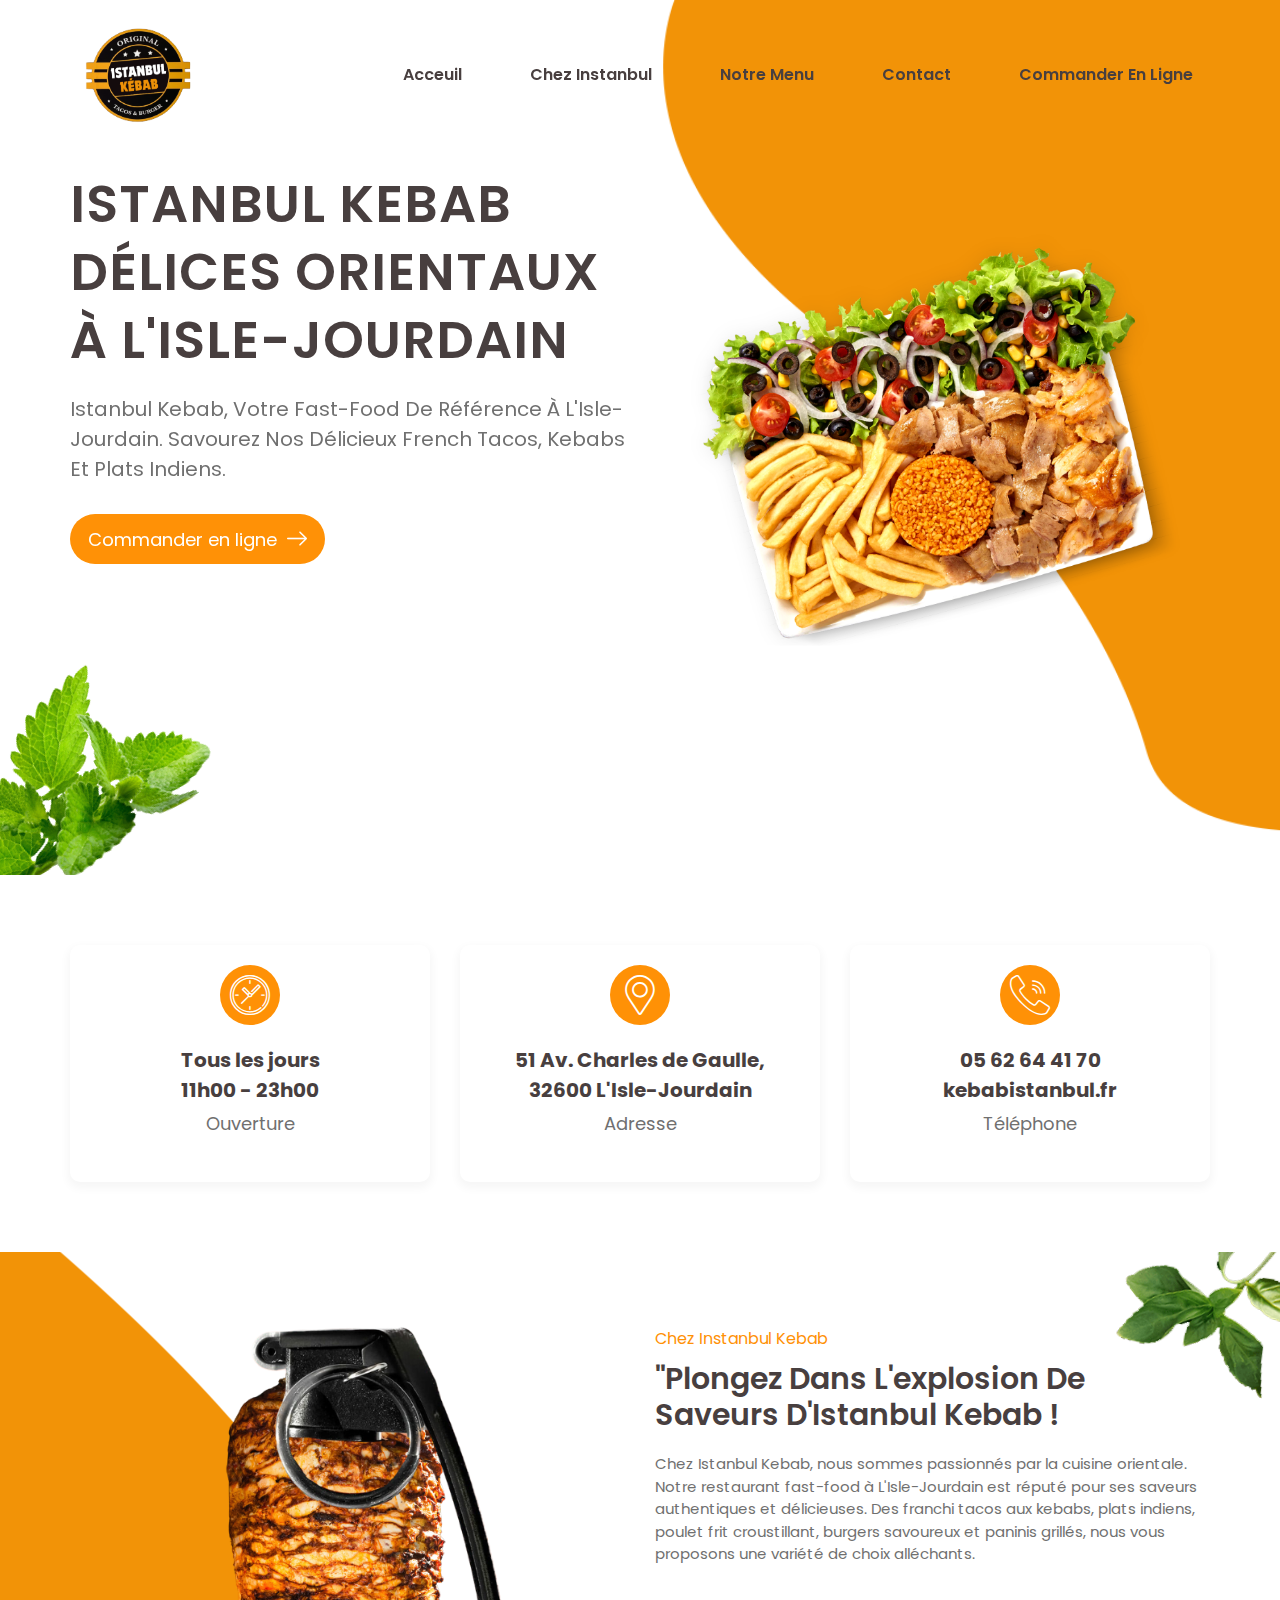
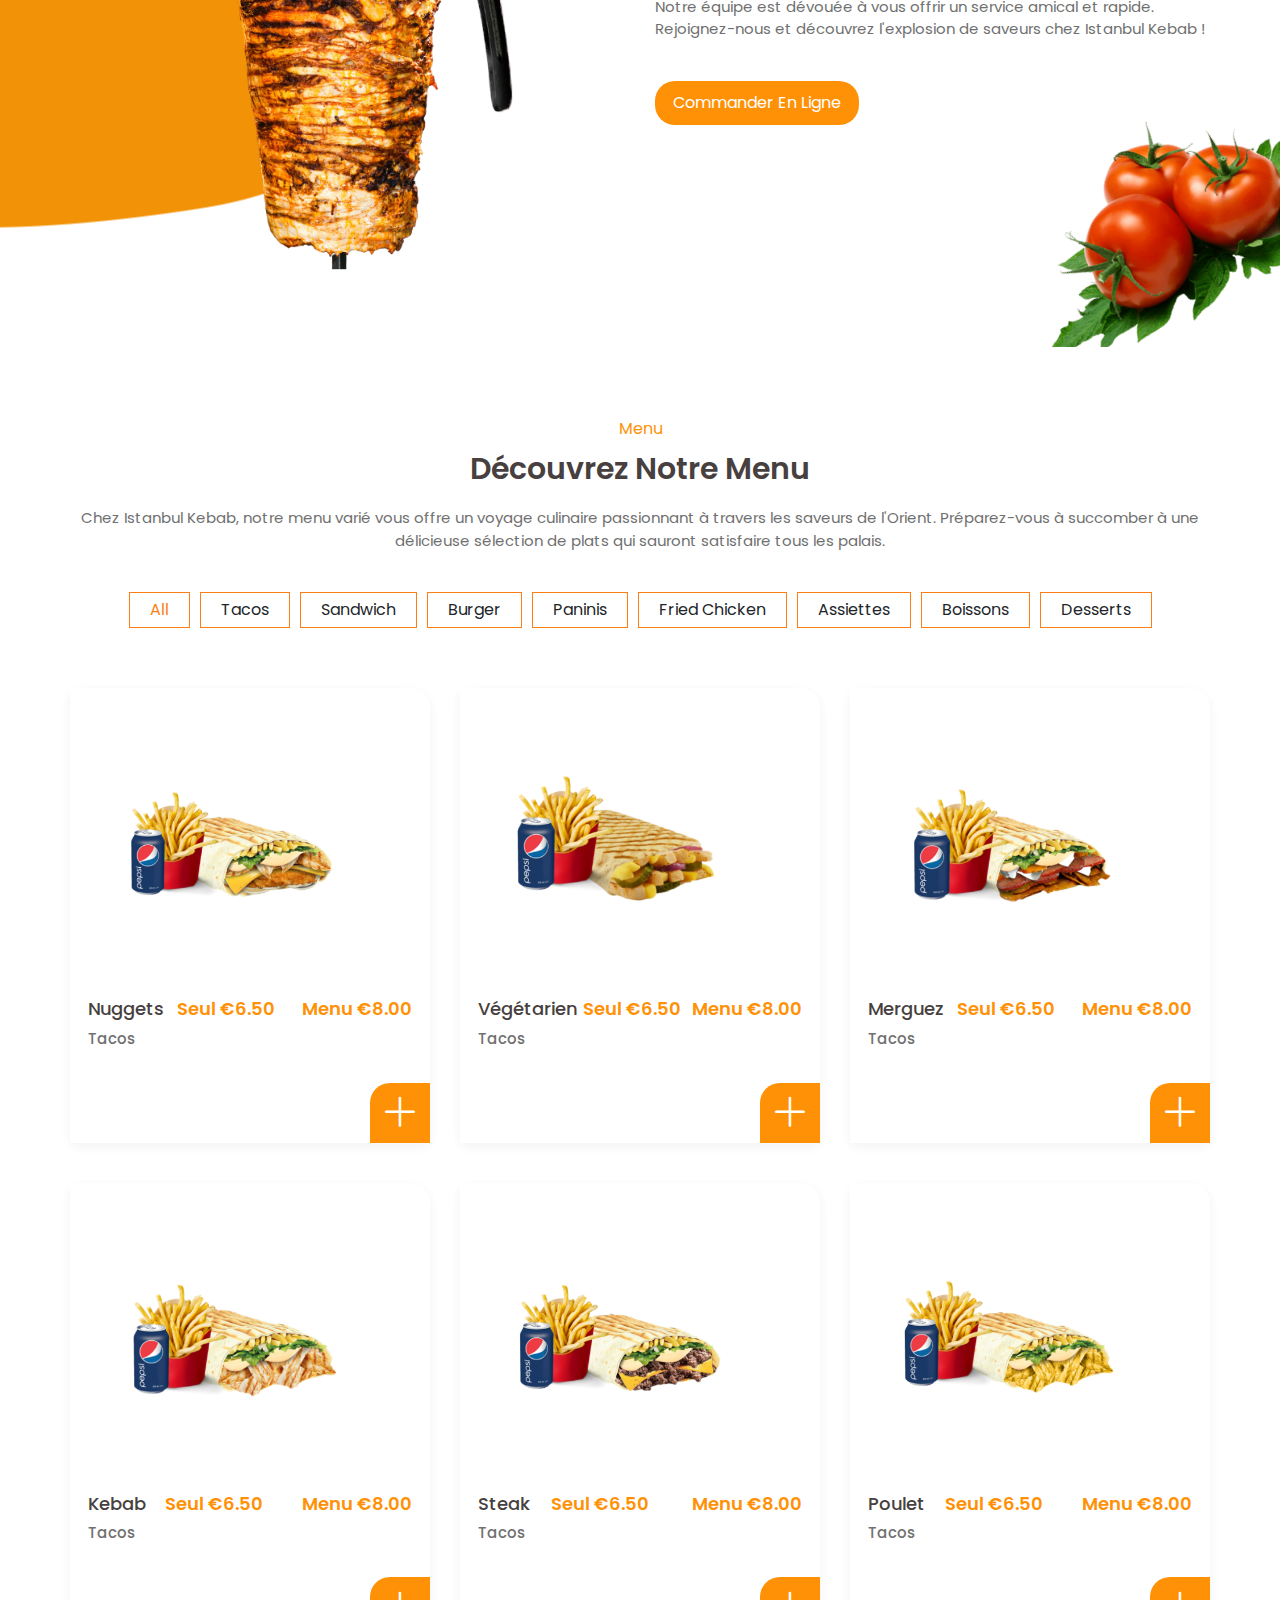
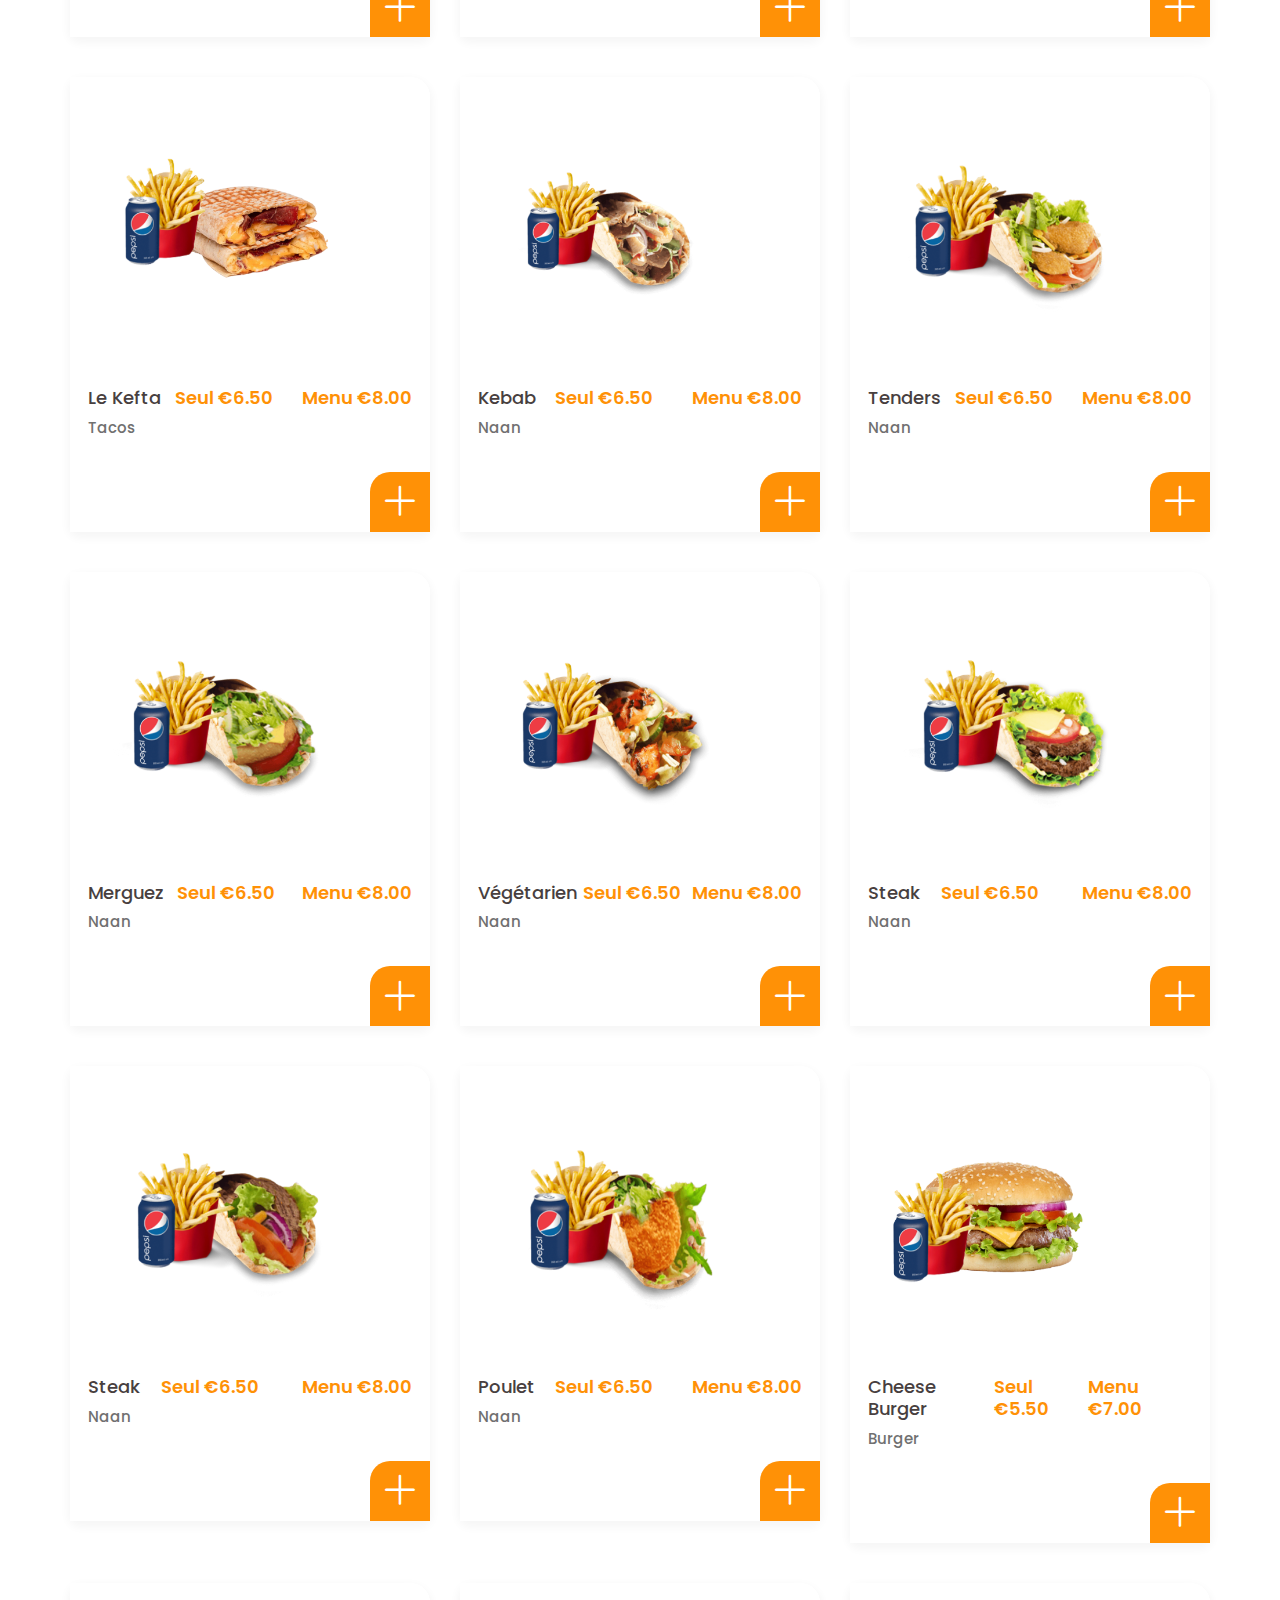
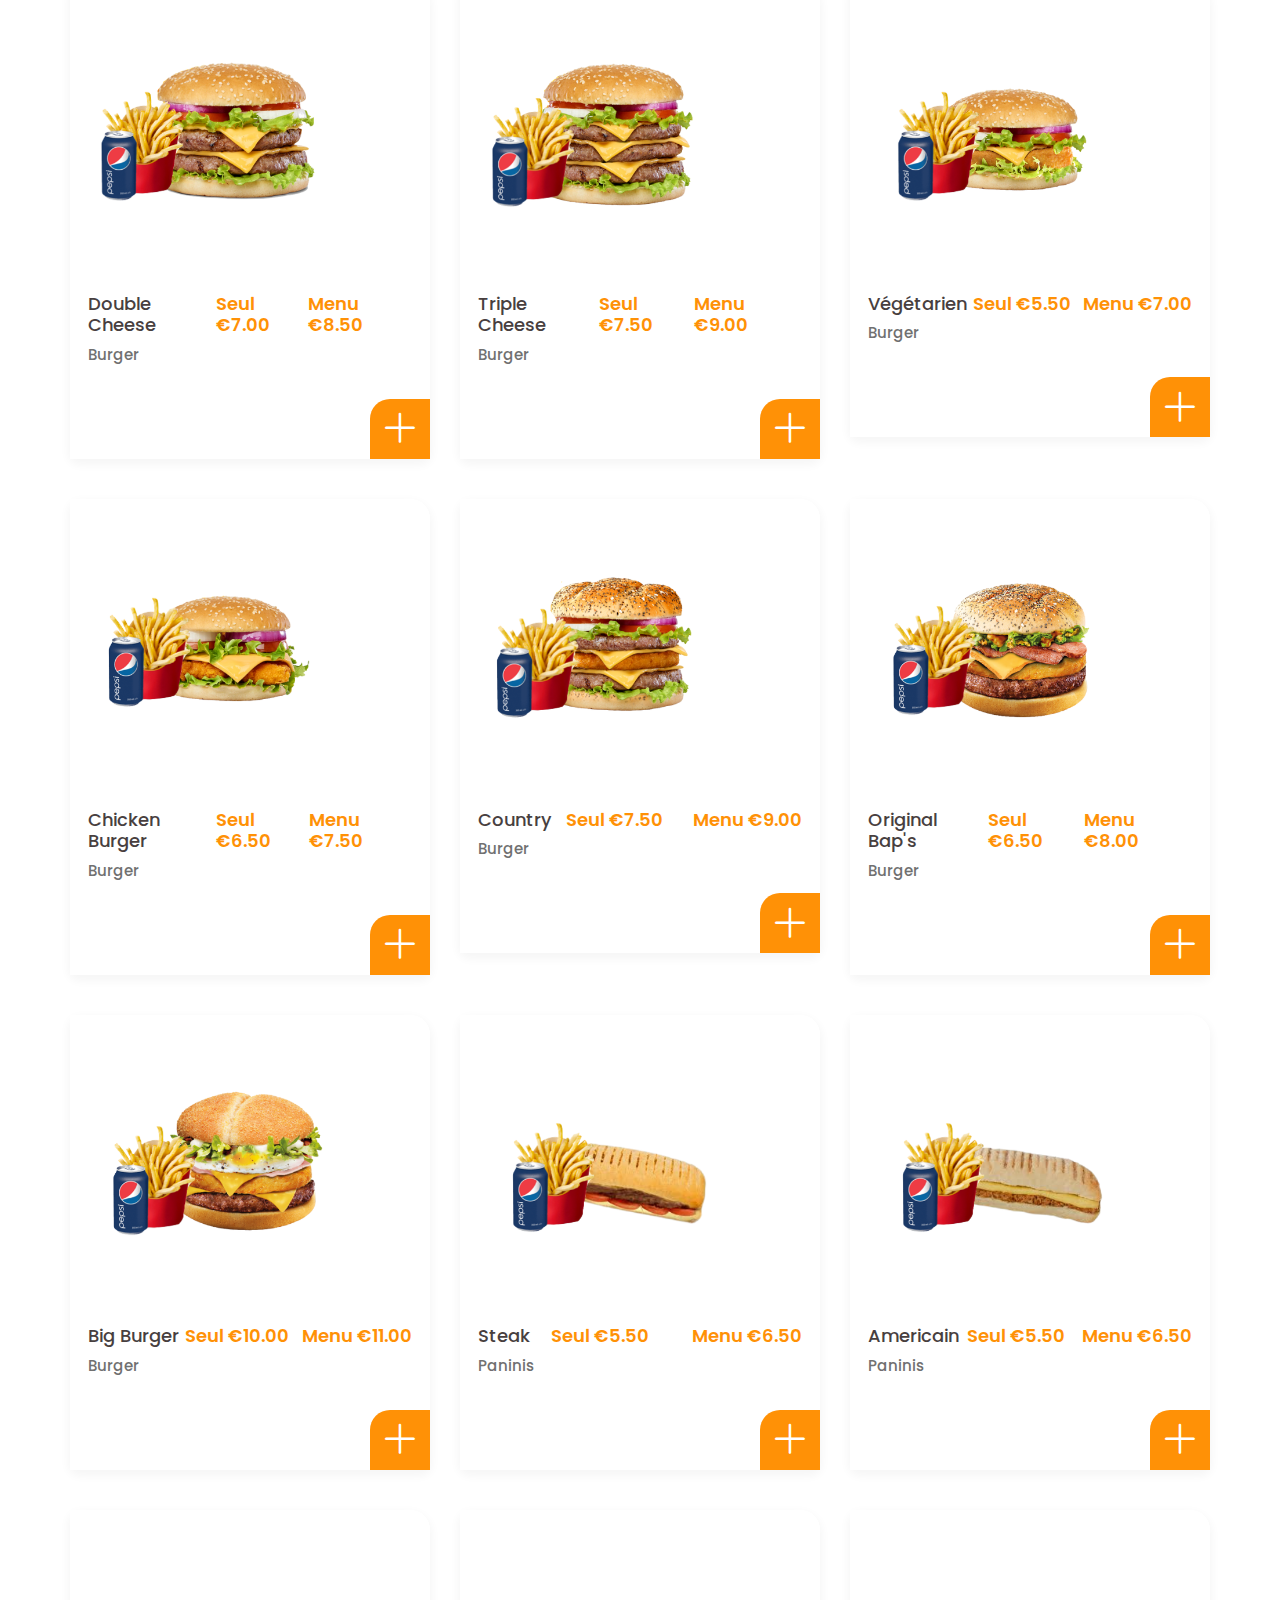
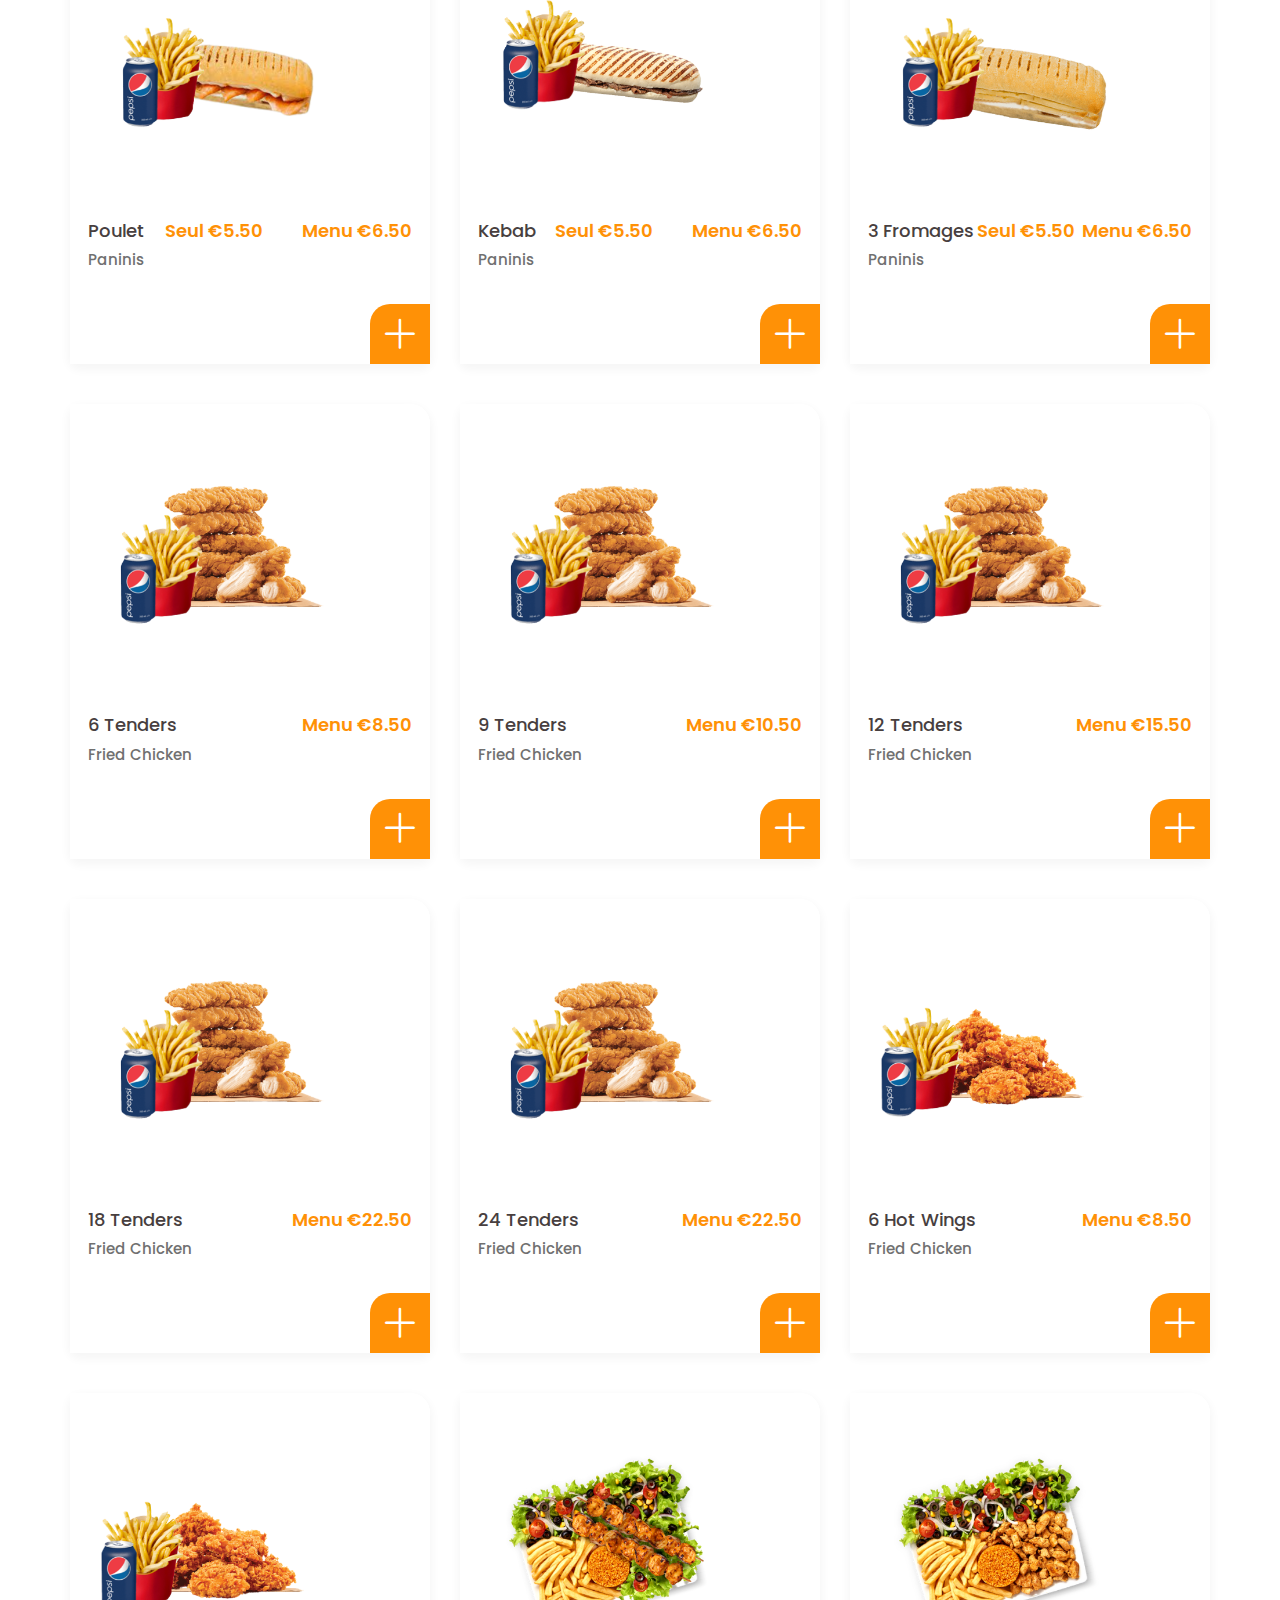
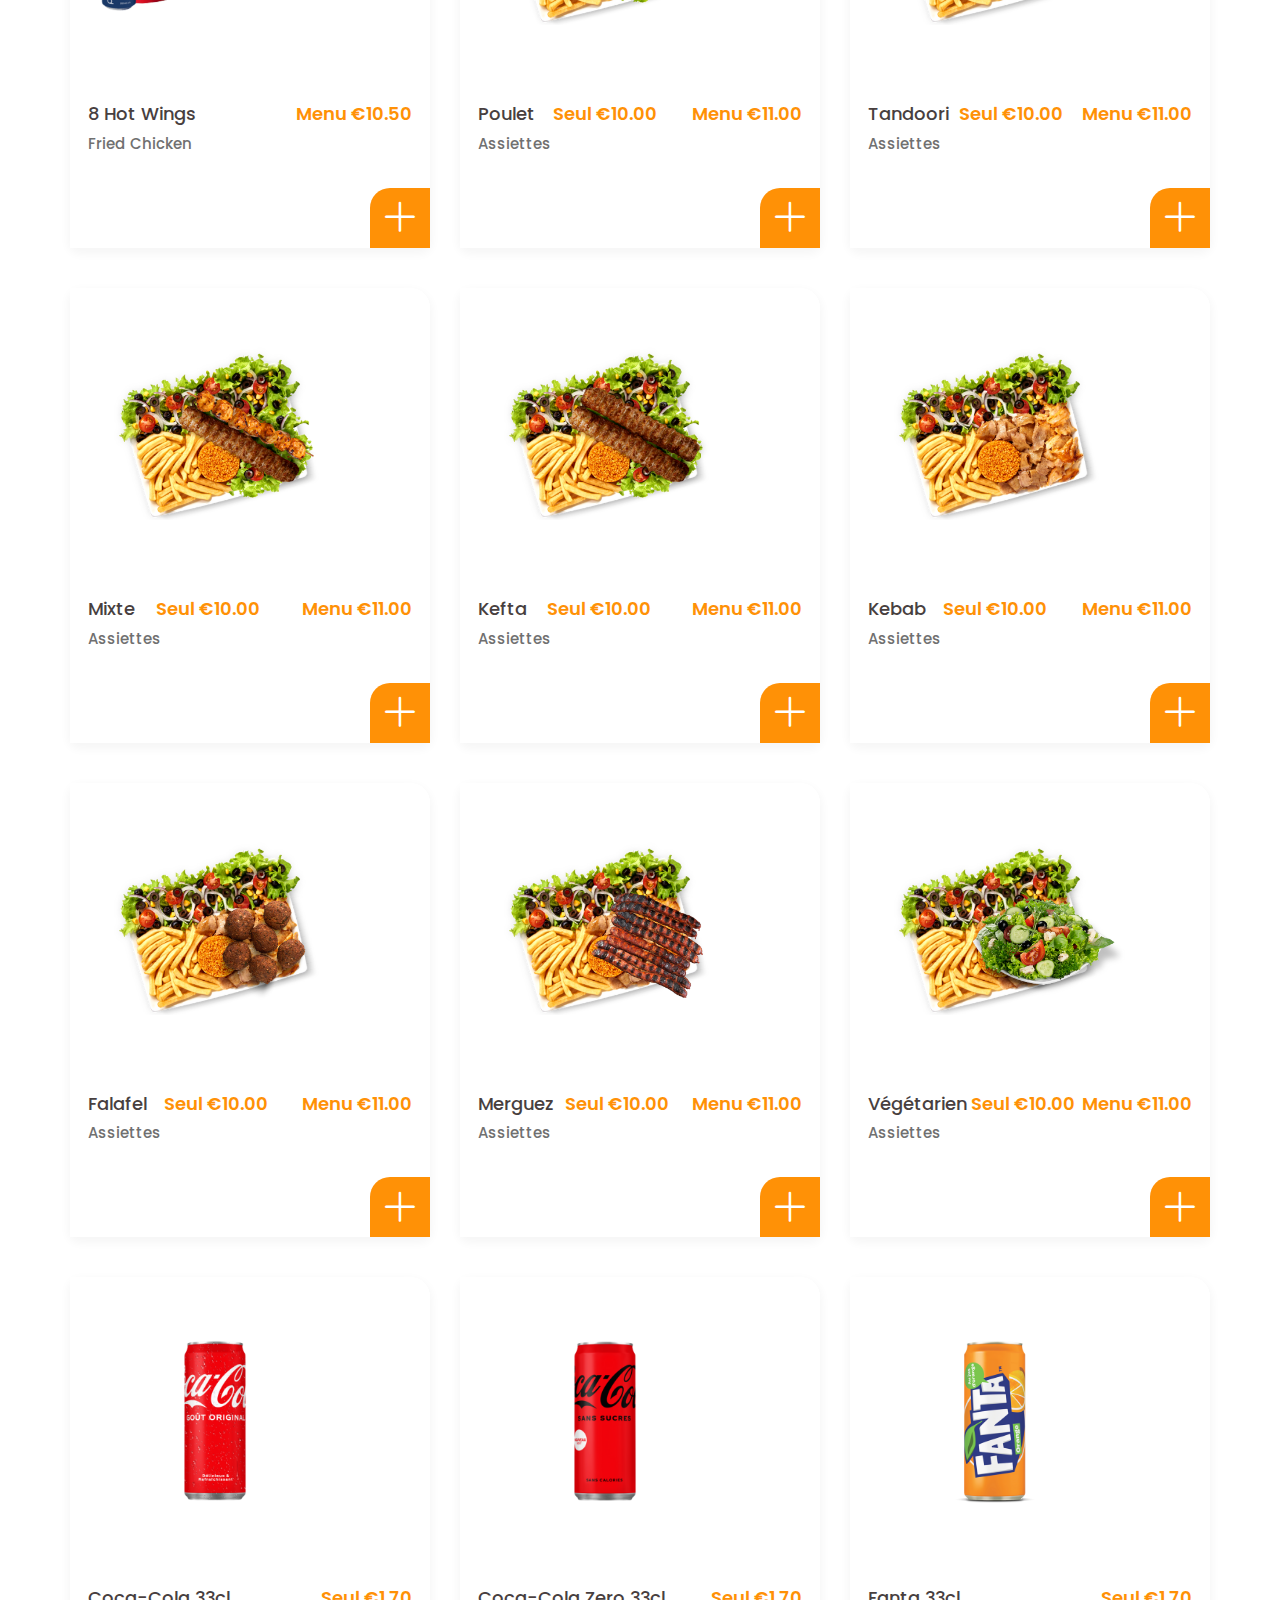
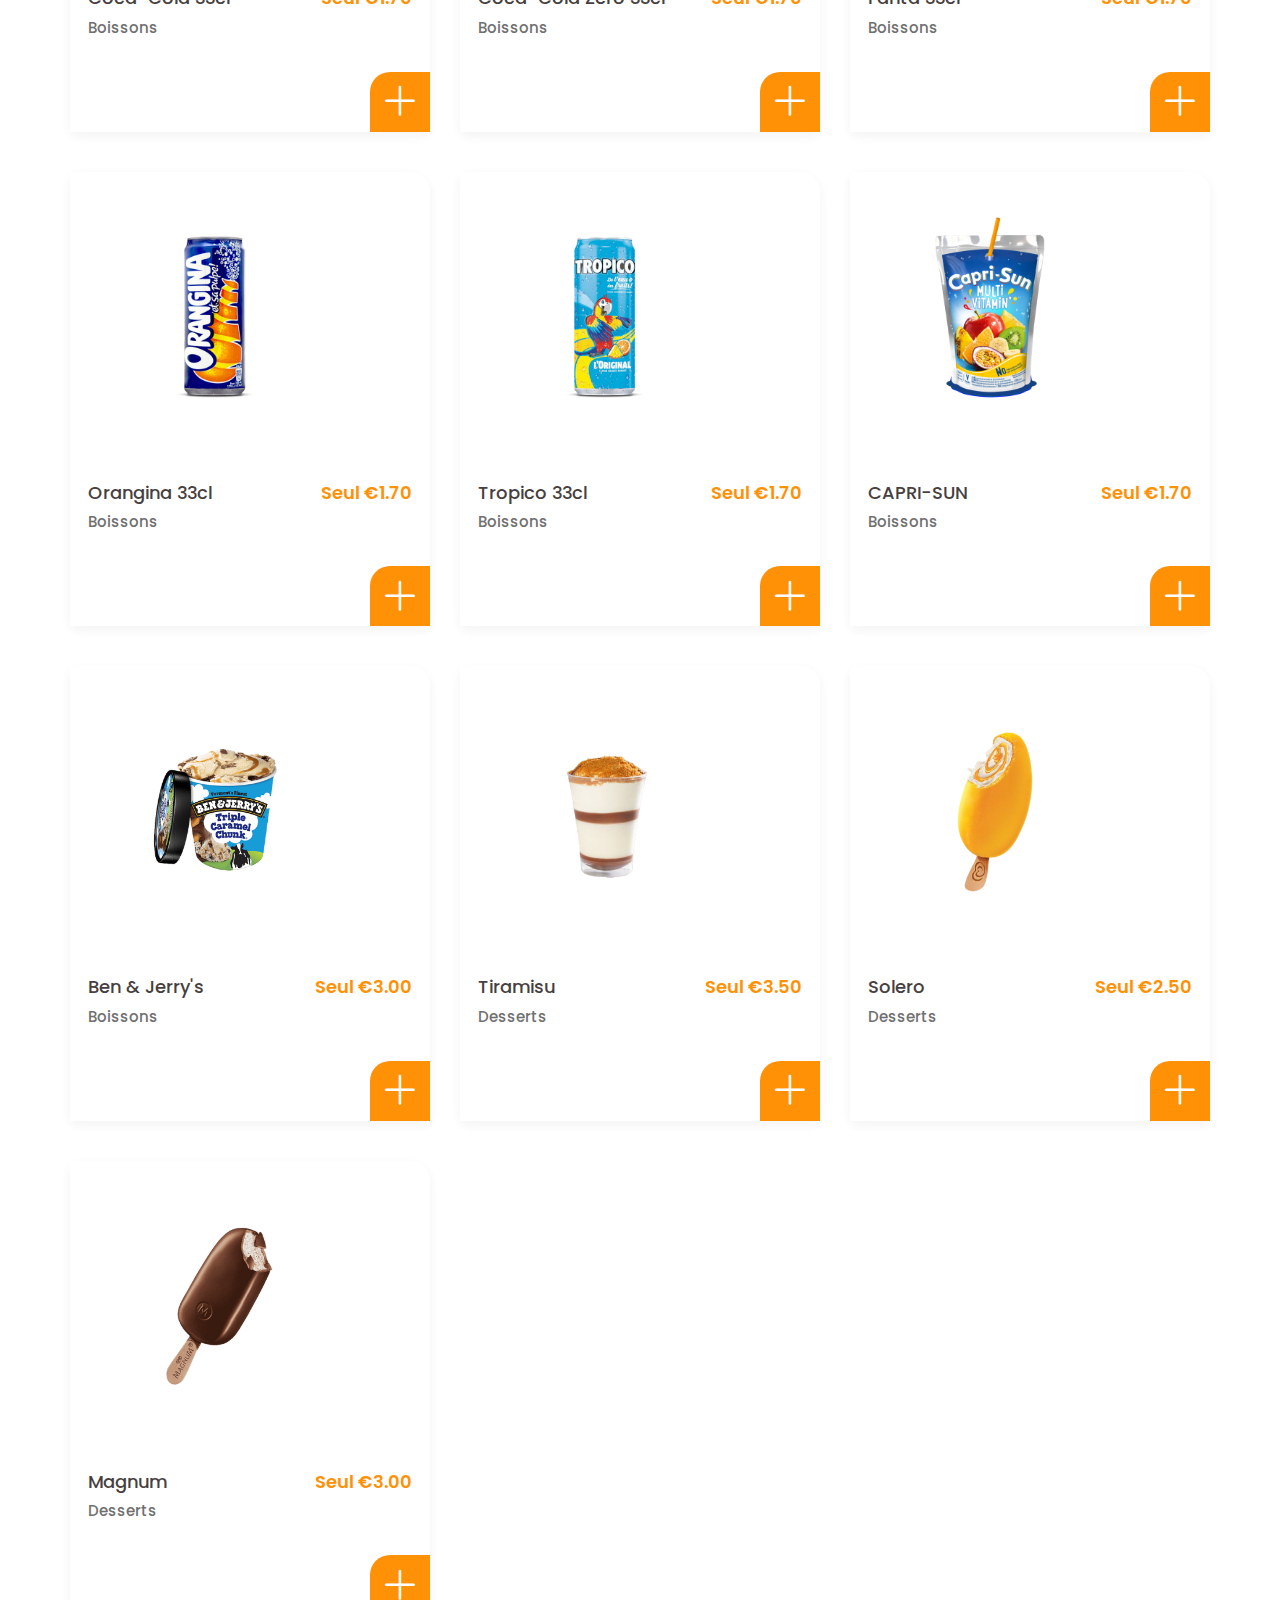
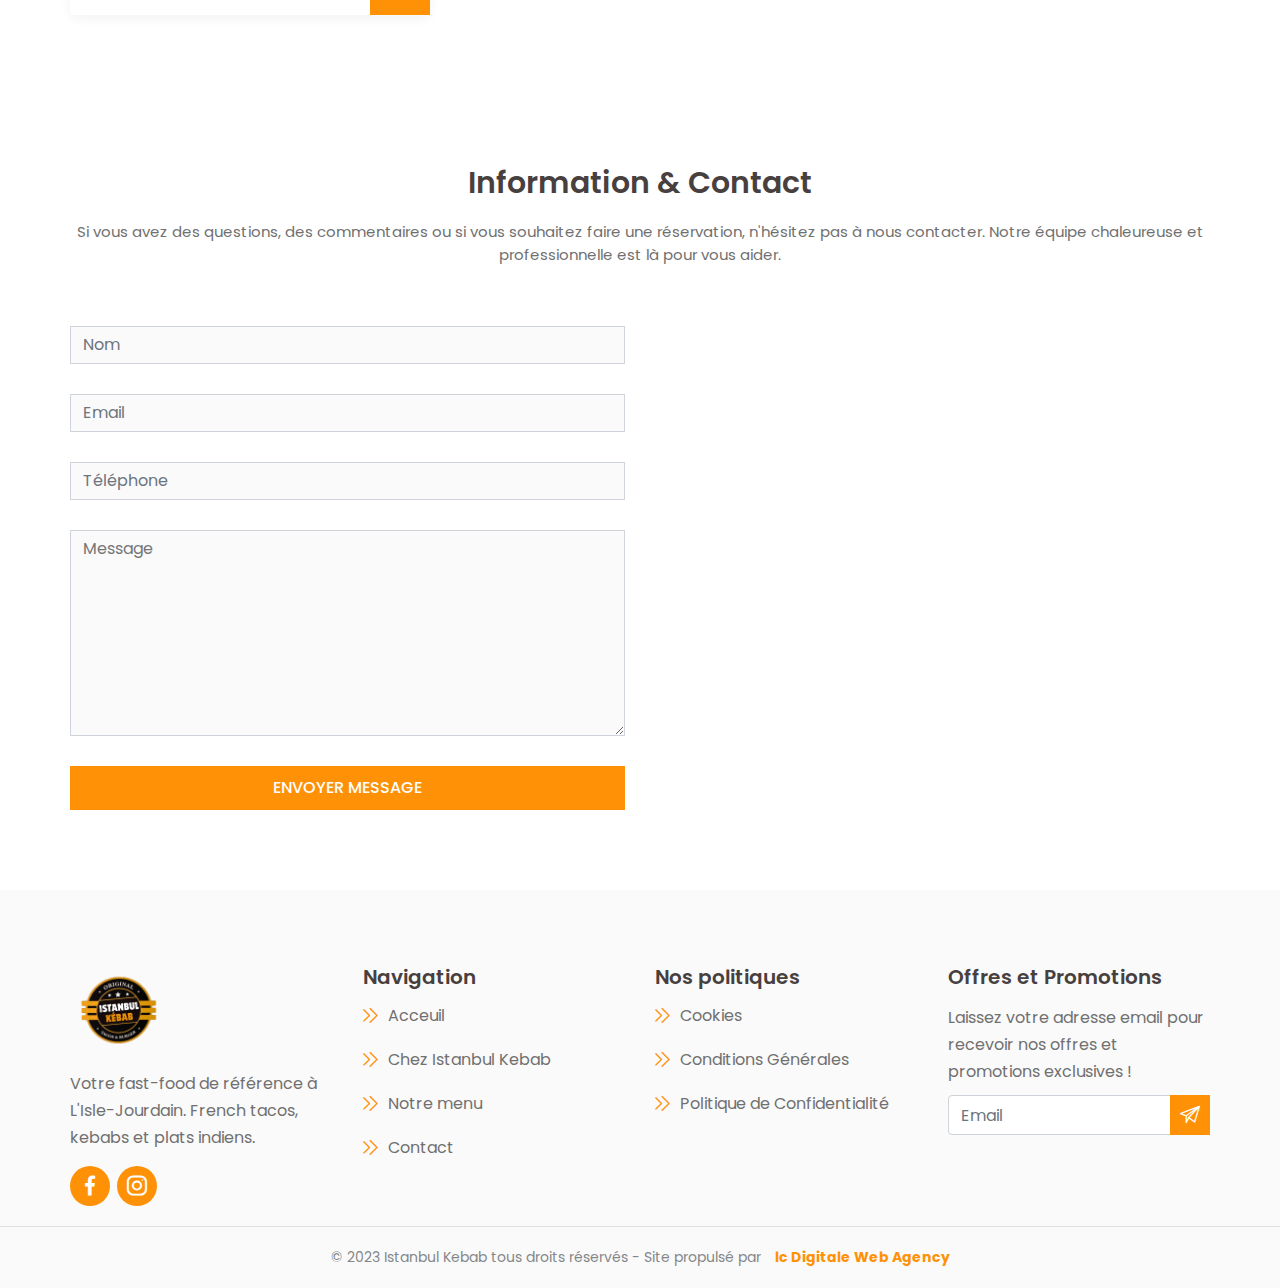
==== commit 1abd0208: "ok" ====
--- a/index.html
+++ b/index.html
@@ -5,6 +5,9 @@
         <meta charset="utf-8">
         <meta name="viewport" content="width=device-width, initial-scale=1, shrink-to-fit=no">
         <title>Istanbul Kebab - Spécialités de french tacos, kebabs, plats indiens et plus à L'Isle-Jourdain</title>
+        <meta name="description" content="Découvrez Istanbul Kebab, un restaurant fast food situé au 51 avenue Charles de Gaulle à L'Isle-Jourdain. Nous sommes spécialisés dans les franchis tacos, les kebabs, les plats indiens, le poulet frit, les burgers et les paninis. Venez déguster nos délicieuses spécialités et profiter d'un repas rapide et savoureux. Nous vous garantissons des ingrédients frais et de qualité pour une expérience culinaire exceptionnelle.">
+  
+    
         <link rel="stylesheet" href="assets/css/bootstrap.min.css">
         <link rel="stylesheet" href="assets/font/flaticon.css">
         <link rel="stylesheet" href="assets/css/plugins/owl.carousel.min.css">
@@ -16,6 +19,10 @@
   <link rel="shortcut icon" href="assets/images/logo/favicon-32x32.png" type="image/svg+xml">
 
   <script src="https://www.fbgcdn.com/embedder/js/ewm2.js" defer async ></script>
+
+  <link rel="canonical" href="https://istanbulkebab.fr">
+
+
 
     </head>
     <!-- =================Body Started==================== -->
@@ -670,7 +677,7 @@
                                                     <img src="assets/images/menu/burger/17.webp" alt="" width="290px">
                                                 </figure>
                                                 <div class="sentence">
-                                                    <h3>Cheese Burger<span> Seul €6.50</span> <br>  <span> Menu €8.00</span></h3>
+                                                    <h3>Cheese Burger<span> Seul €5.50</span> <br>  <span> Menu €7.00</span></h3>
                                                     <h6>Burger</h6>
     
                                                 </div>
@@ -695,7 +702,7 @@
                                                     <img src="assets/images/menu/burger/18.webp" alt="" width="290px">
                                                 </figure>
                                                 <div class="sentence">
-                                                    <h3>Double Cheese <span> Seul €6.50</span> <br>  <span> Menu €8.00</span></h3>
+                                                    <h3>Double Cheese <span> Seul €7.00</span> <br>  <span> Menu €8.50</span></h3>
                                                     <h6>Burger</h6>
     
                                                 </div>
@@ -718,7 +725,7 @@
                                                     <img src="assets/images/menu/burger/19.webp" alt="" width="290px">
                                                 </figure>
                                                 <div class="sentence">
-                                                    <h3>Triple Cheese <span> Seul €6.50</span> <br>  <span> Menu €8.00</span></h3>
+                                                    <h3>Triple Cheese <span> Seul €7.50</span> <br>  <span> Menu €9.00</span></h3>
                                                     <h6>Burger</h6>
     
                                                 </div>
@@ -741,7 +748,7 @@
                                                     <img src="assets/images/menu/burger/20.webp" alt="" width="290px">
                                                 </figure>
                                                 <div class="sentence">
-                                                    <h3>Végétarien <span> Seul €6.50</span> <br>  <span> Menu €8.00</span></h3>
+                                                    <h3>Végétarien <span> Seul €5.50</span> <br>  <span> Menu €7.00</span></h3>
                                                     <h6>Burger</h6>
     
                                                 </div>
@@ -765,7 +772,7 @@
                                                     <img src="assets/images/menu/burger/21.webp" alt="" width="290px">
                                                 </figure>
                                                 <div class="sentence">
-                                                    <h3>Chicken <span> Seul €6.50</span> <br>  <span> Menu €8.00</span></h3>
+                                                    <h3>Chicken Burger <span> Seul €6.50</span> <br>  <span> Menu €7.50</span></h3>
                                                     <h6>Burger</h6>
     
                                                 </div>
@@ -788,7 +795,7 @@
                                                     <img src="assets/images/menu/burger/22.webp" alt="" width="290px">
                                                 </figure>
                                                 <div class="sentence">
-                                                    <h3>Végétarien <span> Seul €6.50</span> <br>  <span> Menu €8.00</span></h3>
+                                                    <h3>Country <span> Seul €7.50</span> <br>  <span> Menu €9.00</span></h3>
                                                     <h6>Burger</h6>
     
                                                 </div>
@@ -811,7 +818,7 @@
                                                     <img src="assets/images/menu/burger/23.webp" alt="" width="290px">
                                                 </figure>
                                                 <div class="sentence">
-                                                    <h3>Végétarien <span> Seul €6.50</span> <br>  <span> Menu €8.00</span></h3>
+                                                    <h3>Original Bap's <span> Seul €6.50</span> <br>  <span> Menu €8.00</span></h3>
                                                     <h6>Burger</h6>
     
                                                 </div>
@@ -835,7 +842,7 @@
                                                     <img src="assets/images/menu/burger/24.webp" alt="" width="290px">
                                                 </figure>
                                                 <div class="sentence">
-                                                    <h3>Végétarien <span> Seul €6.50</span> <br>  <span> Menu €8.00</span></h3>
+                                                    <h3>Big Burger <span> Seul €10.00</span> <br>  <span> Menu €11.00</span></h3>
                                                     <h6>Burger</h6>
     
                                                 </div>
@@ -859,7 +866,7 @@
                                                 <img src="assets/images/menu/paninis/42.webp" alt="" width="290px">
                                             </figure>
                                             <div class="sentence">
-                                                <h3>Steak <span> Seul €6.50</span> <br>  <span> Menu €8.00</span></h3>
+                                                <h3>Steak <span> Seul €5.50</span> <br>  <span> Menu €6.50</span></h3>
                                                 <h6>Paninis</h6>
 
                                             </div>
@@ -883,7 +890,7 @@
                                                 <img src="assets/images/menu/paninis/43.webp" alt="" width="290px">
                                             </figure>
                                             <div class="sentence">
-                                                <h3>Americain <span> Seul €6.50</span> <br>  <span> Menu €8.00</span></h3>
+                                                <h3>Americain <span> Seul €5.50</span> <br>  <span> Menu €6.50</span></h3>
                                                 <h6>Paninis</h6>
 
                                             </div>
@@ -908,7 +915,7 @@
                                                 <img src="assets/images/menu/paninis/44.webp" alt="" width="290px">
                                             </figure>
                                             <div class="sentence">
-                                                <h3>Poulet <span> Seul €6.50</span> <br>  <span> Menu €8.00</span></h3>
+                                                <h3>Poulet <span> Seul €5.50</span> <br>  <span> Menu €6.50</span></h3>
                                                 <h6>Paninis</h6>
 
                                             </div>
@@ -931,7 +938,7 @@
                                                 <img src="assets/images/menu/paninis/46.webp" alt="" width="290px">
                                             </figure>
                                             <div class="sentence">
-                                                <h3>Kebab <span> Seul €6.50</span> <br>  <span> Menu €8.00</span></h3>
+                                                <h3>Kebab <span> Seul €5.50</span> <br>  <span> Menu €6.50</span></h3>
                                                 <h6>Paninis</h6>
 
                                             </div>
@@ -954,7 +961,7 @@
                                                 <img src="assets/images/menu/paninis/45.webp" alt="" width="290px">
                                             </figure>
                                             <div class="sentence">
-                                                <h3>3 Fromages <span> Seul €6.50</span> <br>  <span> Menu €8.00</span></h3>
+                                                <h3>3 Fromages <span>Seul €5.50</span> <br>  <span> Menu €6.50</span></h3>
                                                 <h6>Paninis</h6>
 
                                             </div>
@@ -1833,6 +1840,8 @@
         <!-- =====================>>>>>Footer Started>>>>>======================== -->
 
         <footer>
+    
+
             <div class="container">
             <div class="row">
                 <div class="col-lg-3 col-md-3 col-sm-6 col-6">
